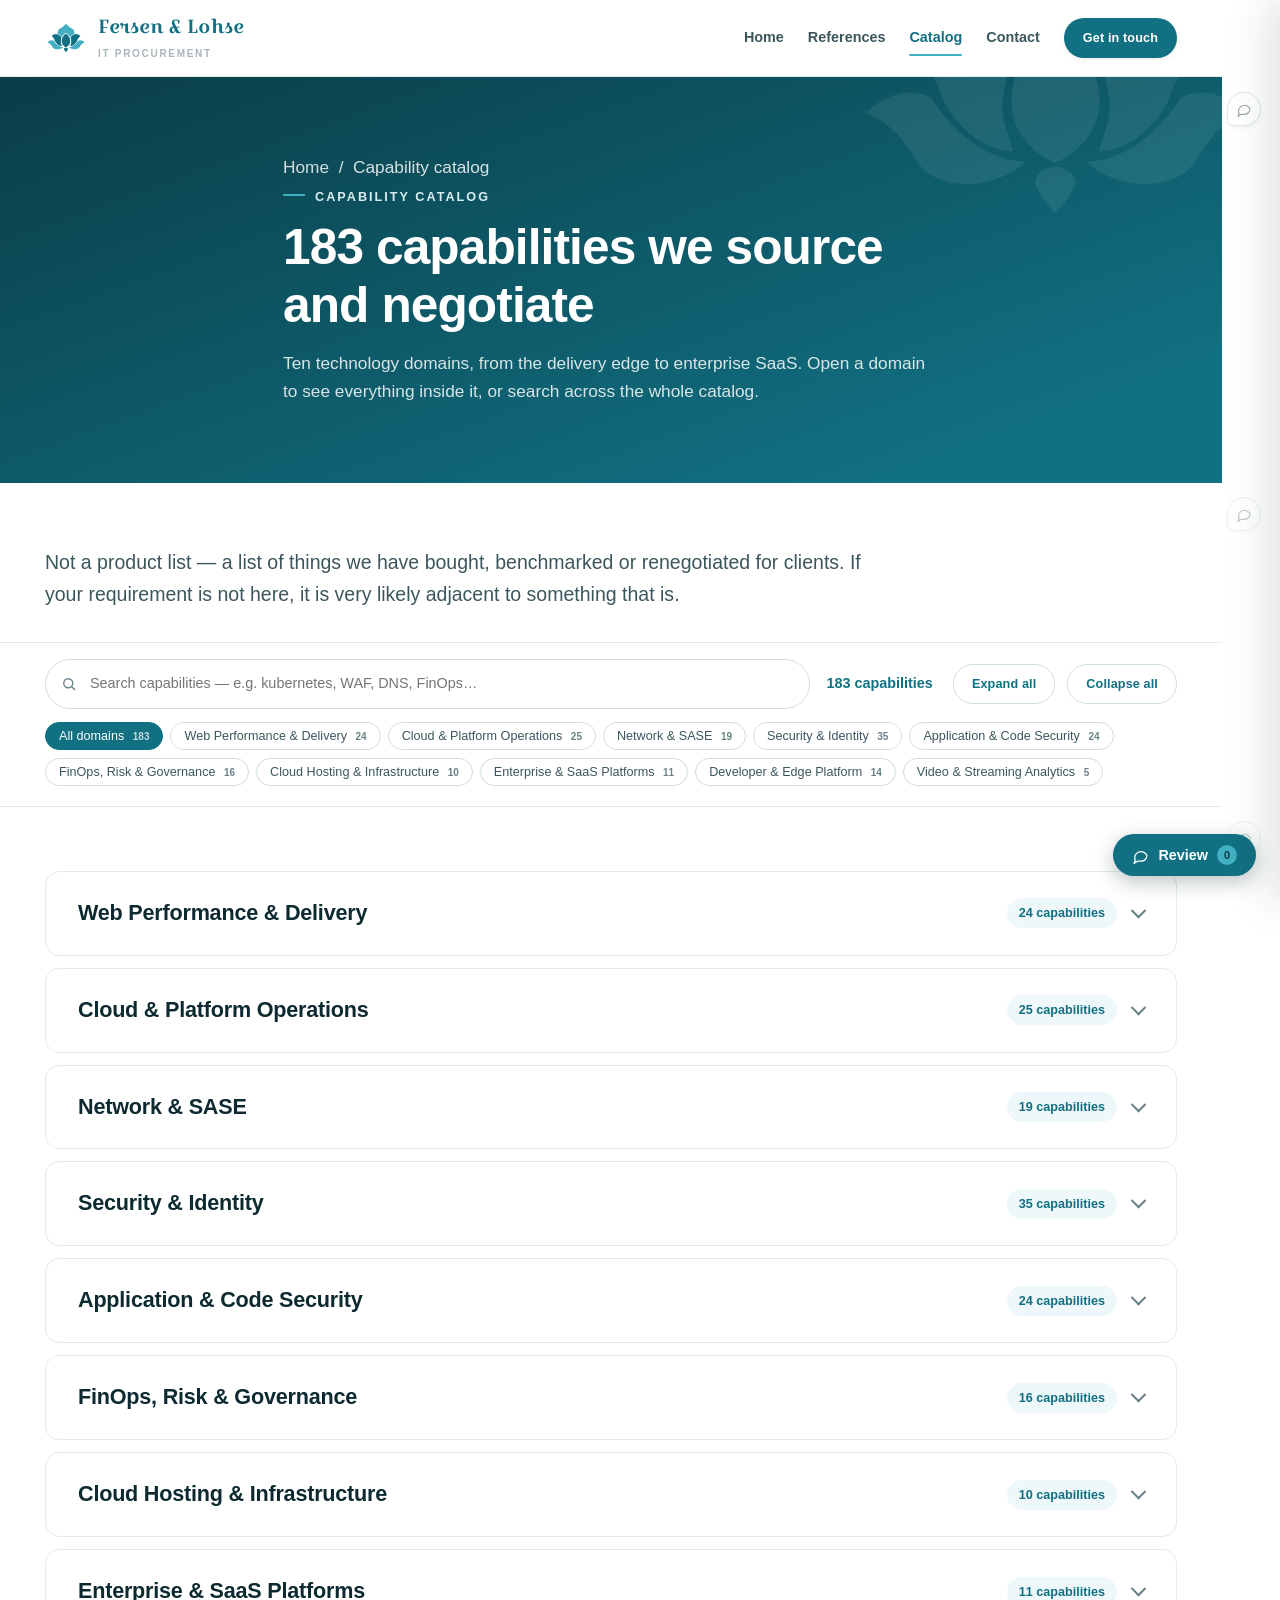
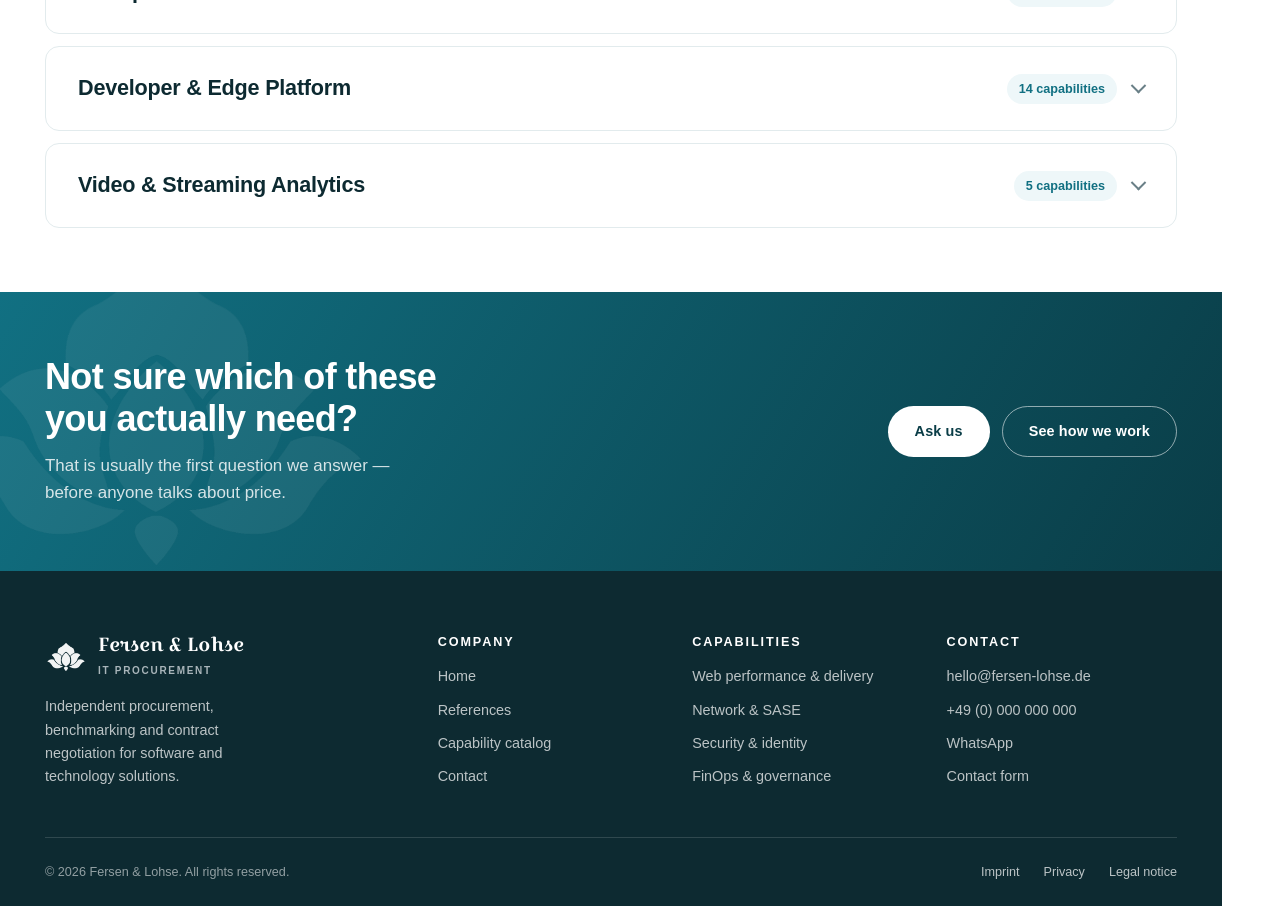
==== catalog.html @ 1a4bd4fd "Website draft v1 for Fersen & Lohse Five static pages built from the brand assets and the concept/ke" ====
<!DOCTYPE html>
<html lang="en">
<head>
<meta charset="utf-8">
<meta name="viewport" content="width=device-width, initial-scale=1">
<title>Capability catalog — Fersen &amp; Lohse</title>
<meta name="description" content="183 technology capabilities across ten domains that we source, benchmark and negotiate — from CDN and SASE to FinOps and enterprise SaaS.">
<meta name="robots" content="noindex, nofollow">
<link rel="icon" href="assets/img/logo-mark.png">
<link rel="stylesheet" href="assets/css/site.css">
<link rel="stylesheet" href="assets/css/catalog.css">
<link rel="stylesheet" href="assets/css/review.css">
</head>
<body data-page="Catalog">

<a class="btn btn--primary skip-link sr-only" href="#main">Skip to content</a>

<!-- ============================================================ HEADER -->
<header class="site-header" data-review-id="global.header" data-review-label="Header &amp; navigation">
  <div class="container site-header__inner">
    <a class="brand" href="index.html">
      <img src="assets/img/logo-mark.png" alt="">
      <span>
        <span class="brand__name">Fersen &amp; Lohse</span>
        <span class="brand__tag">IT Procurement</span>
      </span>
    </a>
    <button class="nav-toggle" type="button" aria-expanded="false" aria-controls="primary-nav">
      <span></span><span class="sr-only">Menu</span>
    </button>
    <nav class="nav" id="primary-nav" aria-label="Primary">
      <a href="index.html">Home</a>
      <a href="references.html">References</a>
      <a href="catalog.html" aria-current="page">Catalog</a>
      <a href="contact.html">Contact</a>
      <a class="btn btn--primary btn--sm" href="contact.html">Get in touch</a>
    </nav>
  </div>
</header>

<main id="main">

  <section class="pagehead" data-review-id="catalog.head" data-review-label="Catalog — Page header">
    <div class="container pagehead__inner">
      <p class="breadcrumb"><a href="index.html">Home</a> &nbsp;/&nbsp; Capability catalog</p>
      <span class="eyebrow">Capability catalog</span>
      <h1>183 capabilities we source and negotiate</h1>
      <p>
        Ten technology domains, from the delivery edge to enterprise SaaS. Open a domain to
        see everything inside it, or search across the whole catalog.
      </p>
    </div>
  </section>

  <!-- ========================================================= TOOLBAR -->
  <div class="catalog-intro" data-review-id="catalog.intro" data-review-label="Catalog — Intro &amp; search toolbar">
    <div class="container">
      <p class="lead" style="max-width:52rem;margin-bottom:var(--s6)">
        Not a product list — a list of things we have bought, benchmarked or renegotiated for
        clients. If your requirement is not here, it is very likely adjacent to something that is.
      </p>
    </div>

    <div class="toolbar" id="catalog-toolbar">
      <div class="container toolbar__inner">
        <div class="toolbar__search">
          <svg class="toolbar__search-icon" viewBox="0 0 24 24" aria-hidden="true"><circle cx="11" cy="11" r="6"/><path d="m20 20-4.3-4.3"/></svg>
          <label class="sr-only" for="catalog-search">Search capabilities</label>
          <input type="text" id="catalog-search" placeholder="Search capabilities — e.g. kubernetes, WAF, DNS, FinOps…" autocomplete="off" spellcheck="false">
          <button type="button" class="toolbar__clear" id="catalog-clear" hidden aria-label="Clear search">×</button>
        </div>
        <div class="toolbar__actions">
          <output class="toolbar__count" id="catalog-count" for="catalog-search">183 capabilities</output>
          <button type="button" class="btn btn--ghost btn--sm" data-expand="all">Expand all</button>
          <button type="button" class="btn btn--ghost btn--sm" data-expand="none">Collapse all</button>
        </div>
      </div>
      <div class="container">
        <ul class="chips toolbar__chips" id="catalog-chips">
          <li><button type="button" class="chip chip--active" data-filter="all">All domains <span class="chip__n">183</span></button></li>
          <li><button type="button" class="chip" data-filter="web-performance-delivery">Web Performance &amp; Delivery <span class="chip__n">24</span></button></li>
          <li><button type="button" class="chip" data-filter="cloud-platform-operations">Cloud &amp; Platform Operations <span class="chip__n">25</span></button></li>
          <li><button type="button" class="chip" data-filter="network-sase">Network &amp; SASE <span class="chip__n">19</span></button></li>
          <li><button type="button" class="chip" data-filter="security-identity">Security &amp; Identity <span class="chip__n">35</span></button></li>
          <li><button type="button" class="chip" data-filter="application-code-security">Application &amp; Code Security <span class="chip__n">24</span></button></li>
          <li><button type="button" class="chip" data-filter="finops-risk-governance">FinOps, Risk &amp; Governance <span class="chip__n">16</span></button></li>
          <li><button type="button" class="chip" data-filter="cloud-hosting-infrastructure">Cloud Hosting &amp; Infrastructure <span class="chip__n">10</span></button></li>
          <li><button type="button" class="chip" data-filter="enterprise-saas-platforms">Enterprise &amp; SaaS Platforms <span class="chip__n">11</span></button></li>
          <li><button type="button" class="chip" data-filter="developer-edge-platform">Developer &amp; Edge Platform <span class="chip__n">14</span></button></li>
          <li><button type="button" class="chip" data-filter="video-streaming-analytics">Video &amp; Streaming Analytics <span class="chip__n">5</span></button></li>
        </ul>
      </div>
    </div>
  </div>

  <!-- ======================================================== CATALOG -->
  <section class="section section--tight" data-review-id="catalog.list" data-review-label="Catalog — Domain accordions (183 capabilities)">
    <div class="container">
      <div class="catalog" id="catalog">
        <details class="cat" id="web-performance-delivery" data-category="Web Performance &amp; Delivery">
          <summary class="cat__summary">
            <span class="cat__title">Web Performance &amp; Delivery</span>
            <span class="cat__count"><span data-count-visible>24</span> capabilities</span>
            <span class="cat__chevron" aria-hidden="true"></span>
          </summary>
          <div class="cat__body">
            <p class="cat__blurb">CDN, DNS, edge delivery and media streaming — the layer your customers feel first.</p>
            <ul class="cat__list">
            <li class="cat__item">
              <span class="cat__item-name">Content Delivery Network (CDN) for static content</span>
              <a class="cat__item-cta" href="contact.html?topic=Content%20Delivery%20Network%20(CDN)%20for%20static%20content">Enquire<span class="sr-only"> about Content Delivery Network (CDN) for static content</span></a>
            </li>
            <li class="cat__item">
              <span class="cat__item-name">Content Delivery Network (CDN) for dynamic and API traffic</span>
              <a class="cat__item-cta" href="contact.html?topic=Content%20Delivery%20Network%20(CDN)%20for%20dynamic%20and%20API%20traffic">Enquire<span class="sr-only"> about Content Delivery Network (CDN) for dynamic and API traffic</span></a>
            </li>
            <li class="cat__item">
              <span class="cat__item-name">Multi-CDN orchestration and routing</span>
              <a class="cat__item-cta" href="contact.html?topic=Multi-CDN%20orchestration%20and%20routing">Enquire<span class="sr-only"> about Multi-CDN orchestration and routing</span></a>
            </li>
            <li class="cat__item">
              <span class="cat__item-name">Backup CDN and failover delivery</span>
              <a class="cat__item-cta" href="contact.html?topic=Backup%20CDN%20and%20failover%20delivery">Enquire<span class="sr-only"> about Backup CDN and failover delivery</span></a>
            </li>
            <li class="cat__item">
              <span class="cat__item-name">Edge compute services for web workloads</span>
              <a class="cat__item-cta" href="contact.html?topic=Edge%20compute%20services%20for%20web%20workloads">Enquire<span class="sr-only"> about Edge compute services for web workloads</span></a>
            </li>
            <li class="cat__item">
              <span class="cat__item-name">Global traffic acceleration and routing optimization</span>
              <a class="cat__item-cta" href="contact.html?topic=Global%20traffic%20acceleration%20and%20routing%20optimization">Enquire<span class="sr-only"> about Global traffic acceleration and routing optimization</span></a>
            </li>
            <li class="cat__item">
              <span class="cat__item-name">Image optimization and AI-driven compression</span>
              <a class="cat__item-cta" href="contact.html?topic=Image%20optimization%20and%20AI-driven%20compression">Enquire<span class="sr-only"> about Image optimization and AI-driven compression</span></a>
            </li>
            <li class="cat__item">
              <span class="cat__item-name">Image resizing, transformation and format conversion</span>
              <a class="cat__item-cta" href="contact.html?topic=Image%20resizing,%20transformation%20and%20format%20conversion">Enquire<span class="sr-only"> about Image resizing, transformation and format conversion</span></a>
            </li>
            <li class="cat__item">
              <span class="cat__item-name">Video streaming and adaptive bitrate delivery</span>
              <a class="cat__item-cta" href="contact.html?topic=Video%20streaming%20and%20adaptive%20bitrate%20delivery">Enquire<span class="sr-only"> about Video streaming and adaptive bitrate delivery</span></a>
            </li>
            <li class="cat__item">
              <span class="cat__item-name">Live streaming and video-on-demand delivery</span>
              <a class="cat__item-cta" href="contact.html?topic=Live%20streaming%20and%20video-on-demand%20delivery">Enquire<span class="sr-only"> about Live streaming and video-on-demand delivery</span></a>
            </li>
            <li class="cat__item">
              <span class="cat__item-name">Download optimization for large files and binaries</span>
              <a class="cat__item-cta" href="contact.html?topic=Download%20optimization%20for%20large%20files%20and%20binaries">Enquire<span class="sr-only"> about Download optimization for large files and binaries</span></a>
            </li>
            <li class="cat__item">
              <span class="cat__item-name">Global DNS services and authoritative DNS hosting</span>
              <a class="cat__item-cta" href="contact.html?topic=Global%20DNS%20services%20and%20authoritative%20DNS%20hosting">Enquire<span class="sr-only"> about Global DNS services and authoritative DNS hosting</span></a>
            </li>
            <li class="cat__item">
              <span class="cat__item-name">DNS performance optimization and latency reduction</span>
              <a class="cat__item-cta" href="contact.html?topic=DNS%20performance%20optimization%20and%20latency%20reduction">Enquire<span class="sr-only"> about DNS performance optimization and latency reduction</span></a>
            </li>
            <li class="cat__item">
              <span class="cat__item-name">DNS security, DNSSEC and anti-spoofing protection</span>
              <a class="cat__item-cta" href="contact.html?topic=DNS%20security,%20DNSSEC%20and%20anti-spoofing%20protection">Enquire<span class="sr-only"> about DNS security, DNSSEC and anti-spoofing protection</span></a>
            </li>
            <li class="cat__item">
              <span class="cat__item-name">China content delivery and acceleration services</span>
              <a class="cat__item-cta" href="contact.html?topic=China%20content%20delivery%20and%20acceleration%20services">Enquire<span class="sr-only"> about China content delivery and acceleration services</span></a>
            </li>
            <li class="cat__item">
              <span class="cat__item-name">Web page performance optimization and site acceleration</span>
              <a class="cat__item-cta" href="contact.html?topic=Web%20page%20performance%20optimization%20and%20site%20acceleration">Enquire<span class="sr-only"> about Web page performance optimization and site acceleration</span></a>
            </li>
            <li class="cat__item">
              <span class="cat__item-name">Media delivery optimization and caching</span>
              <a class="cat__item-cta" href="contact.html?topic=Media%20delivery%20optimization%20and%20caching">Enquire<span class="sr-only"> about Media delivery optimization and caching</span></a>
            </li>
            <li class="cat__item">
              <span class="cat__item-name">Application-aware routing and origin shield</span>
              <a class="cat__item-cta" href="contact.html?topic=Application-aware%20routing%20and%20origin%20shield">Enquire<span class="sr-only"> about Application-aware routing and origin shield</span></a>
            </li>
            <li class="cat__item">
              <span class="cat__item-name">Edge caching and rules-based content control</span>
              <a class="cat__item-cta" href="contact.html?topic=Edge%20caching%20and%20rules-based%20content%20control">Enquire<span class="sr-only"> about Edge caching and rules-based content control</span></a>
            </li>
            <li class="cat__item">
              <span class="cat__item-name">Web traffic offload and site protection at the edge</span>
              <a class="cat__item-cta" href="contact.html?topic=Web%20traffic%20offload%20and%20site%20protection%20at%20the%20edge">Enquire<span class="sr-only"> about Web traffic offload and site protection at the edge</span></a>
            </li>
            <li class="cat__item">
              <span class="cat__item-name">Real-time streaming analytics for video performance</span>
              <a class="cat__item-cta" href="contact.html?topic=Real-time%20streaming%20analytics%20for%20video%20performance">Enquire<span class="sr-only"> about Real-time streaming analytics for video performance</span></a>
            </li>
            <li class="cat__item">
              <span class="cat__item-name">Quality of experience monitoring for OTT video</span>
              <a class="cat__item-cta" href="contact.html?topic=Quality%20of%20experience%20monitoring%20for%20OTT%20video">Enquire<span class="sr-only"> about Quality of experience monitoring for OTT video</span></a>
            </li>
            <li class="cat__item">
              <span class="cat__item-name">Video audience measurement and engagement analytics</span>
              <a class="cat__item-cta" href="contact.html?topic=Video%20audience%20measurement%20and%20engagement%20analytics">Enquire<span class="sr-only"> about Video audience measurement and engagement analytics</span></a>
            </li>
            <li class="cat__item">
              <span class="cat__item-name">Edge observability for CDN and HTTP traffic</span>
              <a class="cat__item-cta" href="contact.html?topic=Edge%20observability%20for%20CDN%20and%20HTTP%20traffic">Enquire<span class="sr-only"> about Edge observability for CDN and HTTP traffic</span></a>
            </li>
            </ul>
            <p class="cat__empty" hidden>No capability in this category matches your search.</p>
          </div>
        </details>
        <details class="cat" id="cloud-platform-operations" data-category="Cloud &amp; Platform Operations">
          <summary class="cat__summary">
            <span class="cat__title">Cloud &amp; Platform Operations</span>
            <span class="cat__count"><span data-count-visible>25</span> capabilities</span>
            <span class="cat__chevron" aria-hidden="true"></span>
          </summary>
          <div class="cat__body">
            <p class="cat__blurb">Migration, hosting, automation, observability and data platforms across the major clouds.</p>
            <ul class="cat__list">
            <li class="cat__item">
              <span class="cat__item-name">Cloud migration for applications and data</span>
              <a class="cat__item-cta" href="contact.html?topic=Cloud%20migration%20for%20applications%20and%20data">Enquire<span class="sr-only"> about Cloud migration for applications and data</span></a>
            </li>
            <li class="cat__item">
              <span class="cat__item-name">Multi-cloud deployment architecture and strategy</span>
              <a class="cat__item-cta" href="contact.html?topic=Multi-cloud%20deployment%20architecture%20and%20strategy">Enquire<span class="sr-only"> about Multi-cloud deployment architecture and strategy</span></a>
            </li>
            <li class="cat__item">
              <span class="cat__item-name">Cloud workload hosting on public and private clouds</span>
              <a class="cat__item-cta" href="contact.html?topic=Cloud%20workload%20hosting%20on%20public%20and%20private%20clouds">Enquire<span class="sr-only"> about Cloud workload hosting on public and private clouds</span></a>
            </li>
            <li class="cat__item">
              <span class="cat__item-name">Backup and disaster recovery for cloud workloads</span>
              <a class="cat__item-cta" href="contact.html?topic=Backup%20and%20disaster%20recovery%20for%20cloud%20workloads">Enquire<span class="sr-only"> about Backup and disaster recovery for cloud workloads</span></a>
            </li>
            <li class="cat__item">
              <span class="cat__item-name">Cloud-native storage as a service</span>
              <a class="cat__item-cta" href="contact.html?topic=Cloud-native%20storage%20as%20a%20service">Enquire<span class="sr-only"> about Cloud-native storage as a service</span></a>
            </li>
            <li class="cat__item">
              <span class="cat__item-name">Object storage and archival solutions</span>
              <a class="cat__item-cta" href="contact.html?topic=Object%20storage%20and%20archival%20solutions">Enquire<span class="sr-only"> about Object storage and archival solutions</span></a>
            </li>
            <li class="cat__item">
              <span class="cat__item-name">Infrastructure as code governance and Terraform best practices</span>
              <a class="cat__item-cta" href="contact.html?topic=Infrastructure%20as%20code%20governance%20and%20Terraform%20best%20practices">Enquire<span class="sr-only"> about Infrastructure as code governance and Terraform best practices</span></a>
            </li>
            <li class="cat__item">
              <span class="cat__item-name">Cloud automation and orchestration services</span>
              <a class="cat__item-cta" href="contact.html?topic=Cloud%20automation%20and%20orchestration%20services">Enquire<span class="sr-only"> about Cloud automation and orchestration services</span></a>
            </li>
            <li class="cat__item">
              <span class="cat__item-name">DevOps as a Service and CI/CD pipelines</span>
              <a class="cat__item-cta" href="contact.html?topic=DevOps%20as%20a%20Service%20and%20CI/CD%20pipelines">Enquire<span class="sr-only"> about DevOps as a Service and CI/CD pipelines</span></a>
            </li>
            <li class="cat__item">
              <span class="cat__item-name">Application performance monitoring (APM)</span>
              <a class="cat__item-cta" href="contact.html?topic=Application%20performance%20monitoring%20(APM)">Enquire<span class="sr-only"> about Application performance monitoring (APM)</span></a>
            </li>
            <li class="cat__item">
              <span class="cat__item-name">Distributed tracing and OpenTelemetry observability</span>
              <a class="cat__item-cta" href="contact.html?topic=Distributed%20tracing%20and%20OpenTelemetry%20observability">Enquire<span class="sr-only"> about Distributed tracing and OpenTelemetry observability</span></a>
            </li>
            <li class="cat__item">
              <span class="cat__item-name">Centralized logging platforms</span>
              <a class="cat__item-cta" href="contact.html?topic=Centralized%20logging%20platforms">Enquire<span class="sr-only"> about Centralized logging platforms</span></a>
            </li>
            <li class="cat__item">
              <span class="cat__item-name">Security information and event management (SIEM)</span>
              <a class="cat__item-cta" href="contact.html?topic=Security%20information%20and%20event%20management%20(SIEM)">Enquire<span class="sr-only"> about Security information and event management (SIEM)</span></a>
            </li>
            <li class="cat__item">
              <span class="cat__item-name">Gen AI as a Service for cloud workloads</span>
              <a class="cat__item-cta" href="contact.html?topic=Gen%20AI%20as%20a%20Service%20for%20cloud%20workloads">Enquire<span class="sr-only"> about Gen AI as a Service for cloud workloads</span></a>
            </li>
            <li class="cat__item">
              <span class="cat__item-name">AI model deployment and MLOps on cloud platforms</span>
              <a class="cat__item-cta" href="contact.html?topic=AI%20model%20deployment%20and%20MLOps%20on%20cloud%20platforms">Enquire<span class="sr-only"> about AI model deployment and MLOps on cloud platforms</span></a>
            </li>
            <li class="cat__item">
              <span class="cat__item-name">Big Data infrastructure and analytics platforms</span>
              <a class="cat__item-cta" href="contact.html?topic=Big%20Data%20infrastructure%20and%20analytics%20platforms">Enquire<span class="sr-only"> about Big Data infrastructure and analytics platforms</span></a>
            </li>
            <li class="cat__item">
              <span class="cat__item-name">Databricks optimization and cost control</span>
              <a class="cat__item-cta" href="contact.html?topic=Databricks%20optimization%20and%20cost%20control">Enquire<span class="sr-only"> about Databricks optimization and cost control</span></a>
            </li>
            <li class="cat__item">
              <span class="cat__item-name">Kafka optimization and streaming performance tuning</span>
              <a class="cat__item-cta" href="contact.html?topic=Kafka%20optimization%20and%20streaming%20performance%20tuning">Enquire<span class="sr-only"> about Kafka optimization and streaming performance tuning</span></a>
            </li>
            <li class="cat__item">
              <span class="cat__item-name">Kubernetes optimization and cluster right-sizing</span>
              <a class="cat__item-cta" href="contact.html?topic=Kubernetes%20optimization%20and%20cluster%20right-sizing">Enquire<span class="sr-only"> about Kubernetes optimization and cluster right-sizing</span></a>
            </li>
            <li class="cat__item">
              <span class="cat__item-name">Managed Kubernetes services</span>
              <a class="cat__item-cta" href="contact.html?topic=Managed%20Kubernetes%20services">Enquire<span class="sr-only"> about Managed Kubernetes services</span></a>
            </li>
            <li class="cat__item">
              <span class="cat__item-name">Managed databases and data services</span>
              <a class="cat__item-cta" href="contact.html?topic=Managed%20databases%20and%20data%20services">Enquire<span class="sr-only"> about Managed databases and data services</span></a>
            </li>
            <li class="cat__item">
              <span class="cat__item-name">Serverless compute functions</span>
              <a class="cat__item-cta" href="contact.html?topic=Serverless%20compute%20functions">Enquire<span class="sr-only"> about Serverless compute functions</span></a>
            </li>
            <li class="cat__item">
              <span class="cat__item-name">API gateway and managed API layer</span>
              <a class="cat__item-cta" href="contact.html?topic=API%20gateway%20and%20managed%20API%20layer">Enquire<span class="sr-only"> about API gateway and managed API layer</span></a>
            </li>
            <li class="cat__item">
              <span class="cat__item-name">Virtual desktop infrastructure and app delivery</span>
              <a class="cat__item-cta" href="contact.html?topic=Virtual%20desktop%20infrastructure%20and%20app%20delivery">Enquire<span class="sr-only"> about Virtual desktop infrastructure and app delivery</span></a>
            </li>
            <li class="cat__item">
              <span class="cat__item-name">Secure remote workspace and application virtualization</span>
              <a class="cat__item-cta" href="contact.html?topic=Secure%20remote%20workspace%20and%20application%20virtualization">Enquire<span class="sr-only"> about Secure remote workspace and application virtualization</span></a>
            </li>
            </ul>
            <p class="cat__empty" hidden>No capability in this category matches your search.</p>
          </div>
        </details>
        <details class="cat" id="network-sase" data-category="Network &amp; SASE">
          <summary class="cat__summary">
            <span class="cat__title">Network &amp; SASE</span>
            <span class="cat__count"><span data-count-visible>19</span> capabilities</span>
            <span class="cat__chevron" aria-hidden="true"></span>
          </summary>
          <div class="cat__body">
            <p class="cat__blurb">Converged network and security edge: SD-WAN, SASE, SSE and Zero Trust connectivity.</p>
            <ul class="cat__list">
            <li class="cat__item">
              <span class="cat__item-name">Software-defined WAN (SD-WAN) solutions</span>
              <a class="cat__item-cta" href="contact.html?topic=Software-defined%20WAN%20(SD-WAN)%20solutions">Enquire<span class="sr-only"> about Software-defined WAN (SD-WAN) solutions</span></a>
            </li>
            <li class="cat__item">
              <span class="cat__item-name">Secure Access Service Edge (SASE) platforms</span>
              <a class="cat__item-cta" href="contact.html?topic=Secure%20Access%20Service%20Edge%20(SASE)%20platforms">Enquire<span class="sr-only"> about Secure Access Service Edge (SASE) platforms</span></a>
            </li>
            <li class="cat__item">
              <span class="cat__item-name">Security Service Edge (SSE) solutions</span>
              <a class="cat__item-cta" href="contact.html?topic=Security%20Service%20Edge%20(SSE)%20solutions">Enquire<span class="sr-only"> about Security Service Edge (SSE) solutions</span></a>
            </li>
            <li class="cat__item">
              <span class="cat__item-name">Zero Trust Network Access (ZTNA) for users and devices</span>
              <a class="cat__item-cta" href="contact.html?topic=Zero%20Trust%20Network%20Access%20(ZTNA)%20for%20users%20and%20devices">Enquire<span class="sr-only"> about Zero Trust Network Access (ZTNA) for users and devices</span></a>
            </li>
            <li class="cat__item">
              <span class="cat__item-name">Secure remote access for branches and remote workers</span>
              <a class="cat__item-cta" href="contact.html?topic=Secure%20remote%20access%20for%20branches%20and%20remote%20workers">Enquire<span class="sr-only"> about Secure remote access for branches and remote workers</span></a>
            </li>
            <li class="cat__item">
              <span class="cat__item-name">Cloud-based firewall and Firewall as a Service (FWaaS)</span>
              <a class="cat__item-cta" href="contact.html?topic=Cloud-based%20firewall%20and%20Firewall%20as%20a%20Service%20(FWaaS)">Enquire<span class="sr-only"> about Cloud-based firewall and Firewall as a Service (FWaaS)</span></a>
            </li>
            <li class="cat__item">
              <span class="cat__item-name">Secure Web Gateway (SWG) for web traffic</span>
              <a class="cat__item-cta" href="contact.html?topic=Secure%20Web%20Gateway%20(SWG)%20for%20web%20traffic">Enquire<span class="sr-only"> about Secure Web Gateway (SWG) for web traffic</span></a>
            </li>
            <li class="cat__item">
              <span class="cat__item-name">Cloud Access Security Broker (CASB) services</span>
              <a class="cat__item-cta" href="contact.html?topic=Cloud%20Access%20Security%20Broker%20(CASB)%20services">Enquire<span class="sr-only"> about Cloud Access Security Broker (CASB) services</span></a>
            </li>
            <li class="cat__item">
              <span class="cat__item-name">Data Loss Prevention (DLP) for network and SaaS traffic</span>
              <a class="cat__item-cta" href="contact.html?topic=Data%20Loss%20Prevention%20(DLP)%20for%20network%20and%20SaaS%20traffic">Enquire<span class="sr-only"> about Data Loss Prevention (DLP) for network and SaaS traffic</span></a>
            </li>
            <li class="cat__item">
              <span class="cat__item-name">Remote browser isolation for risky web destinations</span>
              <a class="cat__item-cta" href="contact.html?topic=Remote%20browser%20isolation%20for%20risky%20web%20destinations">Enquire<span class="sr-only"> about Remote browser isolation for risky web destinations</span></a>
            </li>
            <li class="cat__item">
              <span class="cat__item-name">Global private backbone and network acceleration</span>
              <a class="cat__item-cta" href="contact.html?topic=Global%20private%20backbone%20and%20network%20acceleration">Enquire<span class="sr-only"> about Global private backbone and network acceleration</span></a>
            </li>
            <li class="cat__item">
              <span class="cat__item-name">Site-to-site VPN and cloud tunnel connectivity</span>
              <a class="cat__item-cta" href="contact.html?topic=Site-to-site%20VPN%20and%20cloud%20tunnel%20connectivity">Enquire<span class="sr-only"> about Site-to-site VPN and cloud tunnel connectivity</span></a>
            </li>
            <li class="cat__item">
              <span class="cat__item-name">Branch connectivity and edge network integration</span>
              <a class="cat__item-cta" href="contact.html?topic=Branch%20connectivity%20and%20edge%20network%20integration">Enquire<span class="sr-only"> about Branch connectivity and edge network integration</span></a>
            </li>
            <li class="cat__item">
              <span class="cat__item-name">WAN-as-a-Service and cloud-based WAN connectivity</span>
              <a class="cat__item-cta" href="contact.html?topic=WAN-as-a-Service%20and%20cloud-based%20WAN%20connectivity">Enquire<span class="sr-only"> about WAN-as-a-Service and cloud-based WAN connectivity</span></a>
            </li>
            <li class="cat__item">
              <span class="cat__item-name">Network firewall and traffic filtering</span>
              <a class="cat__item-cta" href="contact.html?topic=Network%20firewall%20and%20traffic%20filtering">Enquire<span class="sr-only"> about Network firewall and traffic filtering</span></a>
            </li>
            <li class="cat__item">
              <span class="cat__item-name">Network interconnect and private connectivity to clouds</span>
              <a class="cat__item-cta" href="contact.html?topic=Network%20interconnect%20and%20private%20connectivity%20to%20clouds">Enquire<span class="sr-only"> about Network interconnect and private connectivity to clouds</span></a>
            </li>
            <li class="cat__item">
              <span class="cat__item-name">Zero Trust secure web and SaaS access</span>
              <a class="cat__item-cta" href="contact.html?topic=Zero%20Trust%20secure%20web%20and%20SaaS%20access">Enquire<span class="sr-only"> about Zero Trust secure web and SaaS access</span></a>
            </li>
            <li class="cat__item">
              <span class="cat__item-name">Inline CASB and SaaS application control</span>
              <a class="cat__item-cta" href="contact.html?topic=Inline%20CASB%20and%20SaaS%20application%20control">Enquire<span class="sr-only"> about Inline CASB and SaaS application control</span></a>
            </li>
            <li class="cat__item">
              <span class="cat__item-name">Cloud-based secure remote workspace access</span>
              <a class="cat__item-cta" href="contact.html?topic=Cloud-based%20secure%20remote%20workspace%20access">Enquire<span class="sr-only"> about Cloud-based secure remote workspace access</span></a>
            </li>
            </ul>
            <p class="cat__empty" hidden>No capability in this category matches your search.</p>
          </div>
        </details>
        <details class="cat" id="security-identity" data-category="Security &amp; Identity">
          <summary class="cat__summary">
            <span class="cat__title">Security &amp; Identity</span>
            <span class="cat__count"><span data-count-visible>35</span> capabilities</span>
            <span class="cat__chevron" aria-hidden="true"></span>
          </summary>
          <div class="cat__body">
            <p class="cat__blurb">Perimeter, application and identity defence, plus managed detection and response.</p>
            <ul class="cat__list">
            <li class="cat__item">
              <span class="cat__item-name">DDoS mitigation for network and application layers</span>
              <a class="cat__item-cta" href="contact.html?topic=DDoS%20mitigation%20for%20network%20and%20application%20layers">Enquire<span class="sr-only"> about DDoS mitigation for network and application layers</span></a>
            </li>
            <li class="cat__item">
              <span class="cat__item-name">Web Application Firewall (WAF)</span>
              <a class="cat__item-cta" href="contact.html?topic=Web%20Application%20Firewall%20(WAF)">Enquire<span class="sr-only"> about Web Application Firewall (WAF)</span></a>
            </li>
            <li class="cat__item">
              <span class="cat__item-name">API security and API gateway protection</span>
              <a class="cat__item-cta" href="contact.html?topic=API%20security%20and%20API%20gateway%20protection">Enquire<span class="sr-only"> about API security and API gateway protection</span></a>
            </li>
            <li class="cat__item">
              <span class="cat__item-name">API discovery and shadow API detection</span>
              <a class="cat__item-cta" href="contact.html?topic=API%20discovery%20and%20shadow%20API%20detection">Enquire<span class="sr-only"> about API discovery and shadow API detection</span></a>
            </li>
            <li class="cat__item">
              <span class="cat__item-name">Zero-day API threat protection</span>
              <a class="cat__item-cta" href="contact.html?topic=Zero-day%20API%20threat%20protection">Enquire<span class="sr-only"> about Zero-day API threat protection</span></a>
            </li>
            <li class="cat__item">
              <span class="cat__item-name">Bot management and bad bot mitigation</span>
              <a class="cat__item-cta" href="contact.html?topic=Bot%20management%20and%20bad%20bot%20mitigation">Enquire<span class="sr-only"> about Bot management and bad bot mitigation</span></a>
            </li>
            <li class="cat__item">
              <span class="cat__item-name">Fraud protection and abuse prevention</span>
              <a class="cat__item-cta" href="contact.html?topic=Fraud%20protection%20and%20abuse%20prevention">Enquire<span class="sr-only"> about Fraud protection and abuse prevention</span></a>
            </li>
            <li class="cat__item">
              <span class="cat__item-name">Account takeover protection for user accounts</span>
              <a class="cat__item-cta" href="contact.html?topic=Account%20takeover%20protection%20for%20user%20accounts">Enquire<span class="sr-only"> about Account takeover protection for user accounts</span></a>
            </li>
            <li class="cat__item">
              <span class="cat__item-name">Zero Trust networking and access control</span>
              <a class="cat__item-cta" href="contact.html?topic=Zero%20Trust%20networking%20and%20access%20control">Enquire<span class="sr-only"> about Zero Trust networking and access control</span></a>
            </li>
            <li class="cat__item">
              <span class="cat__item-name">Identity and access management (IAM)</span>
              <a class="cat__item-cta" href="contact.html?topic=Identity%20and%20access%20management%20(IAM)">Enquire<span class="sr-only"> about Identity and access management (IAM)</span></a>
            </li>
            <li class="cat__item">
              <span class="cat__item-name">Passwordless authentication and strong identity verification</span>
              <a class="cat__item-cta" href="contact.html?topic=Passwordless%20authentication%20and%20strong%20identity%20verification">Enquire<span class="sr-only"> about Passwordless authentication and strong identity verification</span></a>
            </li>
            <li class="cat__item">
              <span class="cat__item-name">Multi-factor authentication (MFA) integration</span>
              <a class="cat__item-cta" href="contact.html?topic=Multi-factor%20authentication%20(MFA)%20integration">Enquire<span class="sr-only"> about Multi-factor authentication (MFA) integration</span></a>
            </li>
            <li class="cat__item">
              <span class="cat__item-name">Single sign-on (SSO) for SaaS and internal apps</span>
              <a class="cat__item-cta" href="contact.html?topic=Single%20sign-on%20(SSO)%20for%20SaaS%20and%20internal%20apps">Enquire<span class="sr-only"> about Single sign-on (SSO) for SaaS and internal apps</span></a>
            </li>
            <li class="cat__item">
              <span class="cat__item-name">Lifecycle management for user identities</span>
              <a class="cat__item-cta" href="contact.html?topic=Lifecycle%20management%20for%20user%20identities">Enquire<span class="sr-only"> about Lifecycle management for user identities</span></a>
            </li>
            <li class="cat__item">
              <span class="cat__item-name">Directory-as-a-Service for cross-platform identity</span>
              <a class="cat__item-cta" href="contact.html?topic=Directory-as-a-Service%20for%20cross-platform%20identity">Enquire<span class="sr-only"> about Directory-as-a-Service for cross-platform identity</span></a>
            </li>
            <li class="cat__item">
              <span class="cat__item-name">Role-based access control and policy management</span>
              <a class="cat__item-cta" href="contact.html?topic=Role-based%20access%20control%20and%20policy%20management">Enquire<span class="sr-only"> about Role-based access control and policy management</span></a>
            </li>
            <li class="cat__item">
              <span class="cat__item-name">GenAI security for AI-powered apps and workflows</span>
              <a class="cat__item-cta" href="contact.html?topic=GenAI%20security%20for%20AI-powered%20apps%20and%20workflows">Enquire<span class="sr-only"> about GenAI security for AI-powered apps and workflows</span></a>
            </li>
            <li class="cat__item">
              <span class="cat__item-name">Security compliance automation and policy enforcement</span>
              <a class="cat__item-cta" href="contact.html?topic=Security%20compliance%20automation%20and%20policy%20enforcement">Enquire<span class="sr-only"> about Security compliance automation and policy enforcement</span></a>
            </li>
            <li class="cat__item">
              <span class="cat__item-name">Security posture management for cloud and SaaS</span>
              <a class="cat__item-cta" href="contact.html?topic=Security%20posture%20management%20for%20cloud%20and%20SaaS">Enquire<span class="sr-only"> about Security posture management for cloud and SaaS</span></a>
            </li>
            <li class="cat__item">
              <span class="cat__item-name">Attack surface management for external assets</span>
              <a class="cat__item-cta" href="contact.html?topic=Attack%20surface%20management%20for%20external%20assets">Enquire<span class="sr-only"> about Attack surface management for external assets</span></a>
            </li>
            <li class="cat__item">
              <span class="cat__item-name">Threat intelligence and security analytics</span>
              <a class="cat__item-cta" href="contact.html?topic=Threat%20intelligence%20and%20security%20analytics">Enquire<span class="sr-only"> about Threat intelligence and security analytics</span></a>
            </li>
            <li class="cat__item">
              <span class="cat__item-name">Penetration testing services</span>
              <a class="cat__item-cta" href="contact.html?topic=Penetration%20testing%20services">Enquire<span class="sr-only"> about Penetration testing services</span></a>
            </li>
            <li class="cat__item">
              <span class="cat__item-name">Bug bounty program management and coordination</span>
              <a class="cat__item-cta" href="contact.html?topic=Bug%20bounty%20program%20management%20and%20coordination">Enquire<span class="sr-only"> about Bug bounty program management and coordination</span></a>
            </li>
            <li class="cat__item">
              <span class="cat__item-name">Security operations center (SOC) as a Service</span>
              <a class="cat__item-cta" href="contact.html?topic=Security%20operations%20center%20(SOC)%20as%20a%20Service">Enquire<span class="sr-only"> about Security operations center (SOC) as a Service</span></a>
            </li>
            <li class="cat__item">
              <span class="cat__item-name">Network operations center (NOC) as a Service</span>
              <a class="cat__item-cta" href="contact.html?topic=Network%20operations%20center%20(NOC)%20as%20a%20Service">Enquire<span class="sr-only"> about Network operations center (NOC) as a Service</span></a>
            </li>
            <li class="cat__item">
              <span class="cat__item-name">Managed Detection and Response (MDR) services</span>
              <a class="cat__item-cta" href="contact.html?topic=Managed%20Detection%20and%20Response%20(MDR)%20services">Enquire<span class="sr-only"> about Managed Detection and Response (MDR) services</span></a>
            </li>
            <li class="cat__item">
              <span class="cat__item-name">Email security and phishing protection</span>
              <a class="cat__item-cta" href="contact.html?topic=Email%20security%20and%20phishing%20protection">Enquire<span class="sr-only"> about Email security and phishing protection</span></a>
            </li>
            <li class="cat__item">
              <span class="cat__item-name">Secure access to internal and SaaS applications</span>
              <a class="cat__item-cta" href="contact.html?topic=Secure%20access%20to%20internal%20and%20SaaS%20applications">Enquire<span class="sr-only"> about Secure access to internal and SaaS applications</span></a>
            </li>
            <li class="cat__item">
              <span class="cat__item-name">Risk-based access policies and adaptive authentication</span>
              <a class="cat__item-cta" href="contact.html?topic=Risk-based%20access%20policies%20and%20adaptive%20authentication">Enquire<span class="sr-only"> about Risk-based access policies and adaptive authentication</span></a>
            </li>
            <li class="cat__item">
              <span class="cat__item-name">Endpoint detection and response (EDR)</span>
              <a class="cat__item-cta" href="contact.html?topic=Endpoint%20detection%20and%20response%20(EDR)">Enquire<span class="sr-only"> about Endpoint detection and response (EDR)</span></a>
            </li>
            <li class="cat__item">
              <span class="cat__item-name">Extended detection and response (XDR)</span>
              <a class="cat__item-cta" href="contact.html?topic=Extended%20detection%20and%20response%20(XDR)">Enquire<span class="sr-only"> about Extended detection and response (XDR)</span></a>
            </li>
            <li class="cat__item">
              <span class="cat__item-name">Threat hunting and managed threat response</span>
              <a class="cat__item-cta" href="contact.html?topic=Threat%20hunting%20and%20managed%20threat%20response">Enquire<span class="sr-only"> about Threat hunting and managed threat response</span></a>
            </li>
            <li class="cat__item">
              <span class="cat__item-name">Bug bounty and crowdsourced security testing</span>
              <a class="cat__item-cta" href="contact.html?topic=Bug%20bounty%20and%20crowdsourced%20security%20testing">Enquire<span class="sr-only"> about Bug bounty and crowdsourced security testing</span></a>
            </li>
            <li class="cat__item">
              <span class="cat__item-name">Identity risk analysis and anomaly detection</span>
              <a class="cat__item-cta" href="contact.html?topic=Identity%20risk%20analysis%20and%20anomaly%20detection">Enquire<span class="sr-only"> about Identity risk analysis and anomaly detection</span></a>
            </li>
            <li class="cat__item">
              <span class="cat__item-name">Strong customer authentication for digital channels</span>
              <a class="cat__item-cta" href="contact.html?topic=Strong%20customer%20authentication%20for%20digital%20channels">Enquire<span class="sr-only"> about Strong customer authentication for digital channels</span></a>
            </li>
            </ul>
            <p class="cat__empty" hidden>No capability in this category matches your search.</p>
          </div>
        </details>
        <details class="cat" id="application-code-security" data-category="Application &amp; Code Security">
          <summary class="cat__summary">
            <span class="cat__title">Application &amp; Code Security</span>
            <span class="cat__count"><span data-count-visible>24</span> capabilities</span>
            <span class="cat__chevron" aria-hidden="true"></span>
          </summary>
          <div class="cat__body">
            <p class="cat__blurb">Securing the software supply chain from first commit to production runtime.</p>
            <ul class="cat__list">
            <li class="cat__item">
              <span class="cat__item-name">Application Security (AppSec) for web and mobile applications</span>
              <a class="cat__item-cta" href="contact.html?topic=Application%20Security%20(AppSec)%20for%20web%20and%20mobile%20applications">Enquire<span class="sr-only"> about Application Security (AppSec) for web and mobile applications</span></a>
            </li>
            <li class="cat__item">
              <span class="cat__item-name">Secure coding practices and developer enablement</span>
              <a class="cat__item-cta" href="contact.html?topic=Secure%20coding%20practices%20and%20developer%20enablement">Enquire<span class="sr-only"> about Secure coding practices and developer enablement</span></a>
            </li>
            <li class="cat__item">
              <span class="cat__item-name">Static application security testing (SAST)</span>
              <a class="cat__item-cta" href="contact.html?topic=Static%20application%20security%20testing%20(SAST)">Enquire<span class="sr-only"> about Static application security testing (SAST)</span></a>
            </li>
            <li class="cat__item">
              <span class="cat__item-name">Software composition analysis (SCA) and SBOM generation</span>
              <a class="cat__item-cta" href="contact.html?topic=Software%20composition%20analysis%20(SCA)%20and%20SBOM%20generation">Enquire<span class="sr-only"> about Software composition analysis (SCA) and SBOM generation</span></a>
            </li>
            <li class="cat__item">
              <span class="cat__item-name">Secrets detection in code and pipelines</span>
              <a class="cat__item-cta" href="contact.html?topic=Secrets%20detection%20in%20code%20and%20pipelines">Enquire<span class="sr-only"> about Secrets detection in code and pipelines</span></a>
            </li>
            <li class="cat__item">
              <span class="cat__item-name">CI/CD pipeline security and DevSecOps</span>
              <a class="cat__item-cta" href="contact.html?topic=CI/CD%20pipeline%20security%20and%20DevSecOps">Enquire<span class="sr-only"> about CI/CD pipeline security and DevSecOps</span></a>
            </li>
            <li class="cat__item">
              <span class="cat__item-name">Dynamic application security testing (DAST)</span>
              <a class="cat__item-cta" href="contact.html?topic=Dynamic%20application%20security%20testing%20(DAST)">Enquire<span class="sr-only"> about Dynamic application security testing (DAST)</span></a>
            </li>
            <li class="cat__item">
              <span class="cat__item-name">Runtime protection for applications and APIs</span>
              <a class="cat__item-cta" href="contact.html?topic=Runtime%20protection%20for%20applications%20and%20APIs">Enquire<span class="sr-only"> about Runtime protection for applications and APIs</span></a>
            </li>
            <li class="cat__item">
              <span class="cat__item-name">Cloud-native application protection platforms (CNAPP)</span>
              <a class="cat__item-cta" href="contact.html?topic=Cloud-native%20application%20protection%20platforms%20(CNAPP)">Enquire<span class="sr-only"> about Cloud-native application protection platforms (CNAPP)</span></a>
            </li>
            <li class="cat__item">
              <span class="cat__item-name">Cloud security posture management (CSPM)</span>
              <a class="cat__item-cta" href="contact.html?topic=Cloud%20security%20posture%20management%20(CSPM)">Enquire<span class="sr-only"> about Cloud security posture management (CSPM)</span></a>
            </li>
            <li class="cat__item">
              <span class="cat__item-name">Container image scanning and container runtime security</span>
              <a class="cat__item-cta" href="contact.html?topic=Container%20image%20scanning%20and%20container%20runtime%20security">Enquire<span class="sr-only"> about Container image scanning and container runtime security</span></a>
            </li>
            <li class="cat__item">
              <span class="cat__item-name">Microservices segmentation and lateral movement prevention</span>
              <a class="cat__item-cta" href="contact.html?topic=Microservices%20segmentation%20and%20lateral%20movement%20prevention">Enquire<span class="sr-only"> about Microservices segmentation and lateral movement prevention</span></a>
            </li>
            <li class="cat__item">
              <span class="cat__item-name">Supply chain security for software and dependencies</span>
              <a class="cat__item-cta" href="contact.html?topic=Supply%20chain%20security%20for%20software%20and%20dependencies">Enquire<span class="sr-only"> about Supply chain security for software and dependencies</span></a>
            </li>
            <li class="cat__item">
              <span class="cat__item-name">API threat detection and behavioral analysis</span>
              <a class="cat__item-cta" href="contact.html?topic=API%20threat%20detection%20and%20behavioral%20analysis">Enquire<span class="sr-only"> about API threat detection and behavioral analysis</span></a>
            </li>
            <li class="cat__item">
              <span class="cat__item-name">GenAI security for application code and pipelines</span>
              <a class="cat__item-cta" href="contact.html?topic=GenAI%20security%20for%20application%20code%20and%20pipelines">Enquire<span class="sr-only"> about GenAI security for application code and pipelines</span></a>
            </li>
            <li class="cat__item">
              <span class="cat__item-name">Application security posture management (ASPM)</span>
              <a class="cat__item-cta" href="contact.html?topic=Application%20security%20posture%20management%20(ASPM)">Enquire<span class="sr-only"> about Application security posture management (ASPM)</span></a>
            </li>
            <li class="cat__item">
              <span class="cat__item-name">Code-to-cloud application security</span>
              <a class="cat__item-cta" href="contact.html?topic=Code-to-cloud%20application%20security">Enquire<span class="sr-only"> about Code-to-cloud application security</span></a>
            </li>
            <li class="cat__item">
              <span class="cat__item-name">Attack path mapping for application vulnerabilities</span>
              <a class="cat__item-cta" href="contact.html?topic=Attack%20path%20mapping%20for%20application%20vulnerabilities">Enquire<span class="sr-only"> about Attack path mapping for application vulnerabilities</span></a>
            </li>
            <li class="cat__item">
              <span class="cat__item-name">API abuse detection and protection</span>
              <a class="cat__item-cta" href="contact.html?topic=API%20abuse%20detection%20and%20protection">Enquire<span class="sr-only"> about API abuse detection and protection</span></a>
            </li>
            <li class="cat__item">
              <span class="cat__item-name">API bot and scraper mitigation</span>
              <a class="cat__item-cta" href="contact.html?topic=API%20bot%20and%20scraper%20mitigation">Enquire<span class="sr-only"> about API bot and scraper mitigation</span></a>
            </li>
            <li class="cat__item">
              <span class="cat__item-name">Agentic AI-driven application testing and validation</span>
              <a class="cat__item-cta" href="contact.html?topic=Agentic%20AI-driven%20application%20testing%20and%20validation">Enquire<span class="sr-only"> about Agentic AI-driven application testing and validation</span></a>
            </li>
            <li class="cat__item">
              <span class="cat__item-name">Crowdsourced application security testing and validation</span>
              <a class="cat__item-cta" href="contact.html?topic=Crowdsourced%20application%20security%20testing%20and%20validation">Enquire<span class="sr-only"> about Crowdsourced application security testing and validation</span></a>
            </li>
            <li class="cat__item">
              <span class="cat__item-name">Credential stuffing and ATO mitigation for applications</span>
              <a class="cat__item-cta" href="contact.html?topic=Credential%20stuffing%20and%20ATO%20mitigation%20for%20applications">Enquire<span class="sr-only"> about Credential stuffing and ATO mitigation for applications</span></a>
            </li>
            <li class="cat__item">
              <span class="cat__item-name">Runtime protections for web and mobile frontends</span>
              <a class="cat__item-cta" href="contact.html?topic=Runtime%20protections%20for%20web%20and%20mobile%20frontends">Enquire<span class="sr-only"> about Runtime protections for web and mobile frontends</span></a>
            </li>
            </ul>
            <p class="cat__empty" hidden>No capability in this category matches your search.</p>
          </div>
        </details>
        <details class="cat" id="finops-risk-governance" data-category="FinOps, Risk &amp; Governance">
          <summary class="cat__summary">
            <span class="cat__title">FinOps, Risk &amp; Governance</span>
            <span class="cat__count"><span data-count-visible>16</span> capabilities</span>
            <span class="cat__chevron" aria-hidden="true"></span>
          </summary>
          <div class="cat__body">
            <p class="cat__blurb">Cloud spend control, exposure management and audit-ready governance.</p>
            <ul class="cat__list">
            <li class="cat__item">
              <span class="cat__item-name">Cloud cost optimization across AWS, Azure and GCP</span>
              <a class="cat__item-cta" href="contact.html?topic=Cloud%20cost%20optimization%20across%20AWS,%20Azure%20and%20GCP">Enquire<span class="sr-only"> about Cloud cost optimization across AWS, Azure and GCP</span></a>
            </li>
            <li class="cat__item">
              <span class="cat__item-name">Reserved instances and savings plans optimization</span>
              <a class="cat__item-cta" href="contact.html?topic=Reserved%20instances%20and%20savings%20plans%20optimization">Enquire<span class="sr-only"> about Reserved instances and savings plans optimization</span></a>
            </li>
            <li class="cat__item">
              <span class="cat__item-name">Rightsizing compute, storage and databases</span>
              <a class="cat__item-cta" href="contact.html?topic=Rightsizing%20compute,%20storage%20and%20databases">Enquire<span class="sr-only"> about Rightsizing compute, storage and databases</span></a>
            </li>
            <li class="cat__item">
              <span class="cat__item-name">Waste cleanup and idle resource removal</span>
              <a class="cat__item-cta" href="contact.html?topic=Waste%20cleanup%20and%20idle%20resource%20removal">Enquire<span class="sr-only"> about Waste cleanup and idle resource removal</span></a>
            </li>
            <li class="cat__item">
              <span class="cat__item-name">Budgeting, forecasting and chargeback for cloud</span>
              <a class="cat__item-cta" href="contact.html?topic=Budgeting,%20forecasting%20and%20chargeback%20for%20cloud">Enquire<span class="sr-only"> about Budgeting, forecasting and chargeback for cloud</span></a>
            </li>
            <li class="cat__item">
              <span class="cat__item-name">FinOps operating model and process advisory</span>
              <a class="cat__item-cta" href="contact.html?topic=FinOps%20operating%20model%20and%20process%20advisory">Enquire<span class="sr-only"> about FinOps operating model and process advisory</span></a>
            </li>
            <li class="cat__item">
              <span class="cat__item-name">Attack surface management and continuous risk assessment</span>
              <a class="cat__item-cta" href="contact.html?topic=Attack%20surface%20management%20and%20continuous%20risk%20assessment">Enquire<span class="sr-only"> about Attack surface management and continuous risk assessment</span></a>
            </li>
            <li class="cat__item">
              <span class="cat__item-name">Risk scoring and prioritization of remediation</span>
              <a class="cat__item-cta" href="contact.html?topic=Risk%20scoring%20and%20prioritization%20of%20remediation">Enquire<span class="sr-only"> about Risk scoring and prioritization of remediation</span></a>
            </li>
            <li class="cat__item">
              <span class="cat__item-name">Compliance automation and audit readiness</span>
              <a class="cat__item-cta" href="contact.html?topic=Compliance%20automation%20and%20audit%20readiness">Enquire<span class="sr-only"> about Compliance automation and audit readiness</span></a>
            </li>
            <li class="cat__item">
              <span class="cat__item-name">Reporting on security compliance and standards adherence</span>
              <a class="cat__item-cta" href="contact.html?topic=Reporting%20on%20security%20compliance%20and%20standards%20adherence">Enquire<span class="sr-only"> about Reporting on security compliance and standards adherence</span></a>
            </li>
            <li class="cat__item">
              <span class="cat__item-name">Governance of infrastructure as code (IaC)</span>
              <a class="cat__item-cta" href="contact.html?topic=Governance%20of%20infrastructure%20as%20code%20(IaC)">Enquire<span class="sr-only"> about Governance of infrastructure as code (IaC)</span></a>
            </li>
            <li class="cat__item">
              <span class="cat__item-name">Policy-as-code and guardrails for DevOps and cloud teams</span>
              <a class="cat__item-cta" href="contact.html?topic=Policy-as-code%20and%20guardrails%20for%20DevOps%20and%20cloud%20teams">Enquire<span class="sr-only"> about Policy-as-code and guardrails for DevOps and cloud teams</span></a>
            </li>
            <li class="cat__item">
              <span class="cat__item-name">Cost and usage analytics for cloud platforms</span>
              <a class="cat__item-cta" href="contact.html?topic=Cost%20and%20usage%20analytics%20for%20cloud%20platforms">Enquire<span class="sr-only"> about Cost and usage analytics for cloud platforms</span></a>
            </li>
            <li class="cat__item">
              <span class="cat__item-name">Vulnerability prioritization by exploitability and impact</span>
              <a class="cat__item-cta" href="contact.html?topic=Vulnerability%20prioritization%20by%20exploitability%20and%20impact">Enquire<span class="sr-only"> about Vulnerability prioritization by exploitability and impact</span></a>
            </li>
            <li class="cat__item">
              <span class="cat__item-name">Continuous attack simulation and exposure validation</span>
              <a class="cat__item-cta" href="contact.html?topic=Continuous%20attack%20simulation%20and%20exposure%20validation">Enquire<span class="sr-only"> about Continuous attack simulation and exposure validation</span></a>
            </li>
            <li class="cat__item">
              <span class="cat__item-name">Risk-based program management for AppSec and cloud security</span>
              <a class="cat__item-cta" href="contact.html?topic=Risk-based%20program%20management%20for%20AppSec%20and%20cloud%20security">Enquire<span class="sr-only"> about Risk-based program management for AppSec and cloud security</span></a>
            </li>
            </ul>
            <p class="cat__empty" hidden>No capability in this category matches your search.</p>
          </div>
        </details>
        <details class="cat" id="cloud-hosting-infrastructure" data-category="Cloud Hosting &amp; Infrastructure">
          <summary class="cat__summary">
            <span class="cat__title">Cloud Hosting &amp; Infrastructure</span>
            <span class="cat__count"><span data-count-visible>10</span> capabilities</span>
            <span class="cat__chevron" aria-hidden="true"></span>
          </summary>
          <div class="cat__body">
            <p class="cat__blurb">Dedicated, hybrid and colocation capacity, plus hardware sourcing and logistics.</p>
            <ul class="cat__list">
            <li class="cat__item">
              <span class="cat__item-name">Dedicated hosting for high-performance workloads</span>
              <a class="cat__item-cta" href="contact.html?topic=Dedicated%20hosting%20for%20high-performance%20workloads">Enquire<span class="sr-only"> about Dedicated hosting for high-performance workloads</span></a>
            </li>
            <li class="cat__item">
              <span class="cat__item-name">Managed data centers and colocation services</span>
              <a class="cat__item-cta" href="contact.html?topic=Managed%20data%20centers%20and%20colocation%20services">Enquire<span class="sr-only"> about Managed data centers and colocation services</span></a>
            </li>
            <li class="cat__item">
              <span class="cat__item-name">Multi-cloud hosting and workload distribution</span>
              <a class="cat__item-cta" href="contact.html?topic=Multi-cloud%20hosting%20and%20workload%20distribution">Enquire<span class="sr-only"> about Multi-cloud hosting and workload distribution</span></a>
            </li>
            <li class="cat__item">
              <span class="cat__item-name">Hybrid cloud and on-premises integration</span>
              <a class="cat__item-cta" href="contact.html?topic=Hybrid%20cloud%20and%20on-premises%20integration">Enquire<span class="sr-only"> about Hybrid cloud and on-premises integration</span></a>
            </li>
            <li class="cat__item">
              <span class="cat__item-name">Storage as a Service and scalable storage tiers</span>
              <a class="cat__item-cta" href="contact.html?topic=Storage%20as%20a%20Service%20and%20scalable%20storage%20tiers">Enquire<span class="sr-only"> about Storage as a Service and scalable storage tiers</span></a>
            </li>
            <li class="cat__item">
              <span class="cat__item-name">Hardware procurement and infrastructure sourcing</span>
              <a class="cat__item-cta" href="contact.html?topic=Hardware%20procurement%20and%20infrastructure%20sourcing">Enquire<span class="sr-only"> about Hardware procurement and infrastructure sourcing</span></a>
            </li>
            <li class="cat__item">
              <span class="cat__item-name">Global logistics service layer for IT deployments</span>
              <a class="cat__item-cta" href="contact.html?topic=Global%20logistics%20service%20layer%20for%20IT%20deployments">Enquire<span class="sr-only"> about Global logistics service layer for IT deployments</span></a>
            </li>
            <li class="cat__item">
              <span class="cat__item-name">Virtual machines and general-purpose compute</span>
              <a class="cat__item-cta" href="contact.html?topic=Virtual%20machines%20and%20general-purpose%20compute">Enquire<span class="sr-only"> about Virtual machines and general-purpose compute</span></a>
            </li>
            <li class="cat__item">
              <span class="cat__item-name">Managed database hosting and operations</span>
              <a class="cat__item-cta" href="contact.html?topic=Managed%20database%20hosting%20and%20operations">Enquire<span class="sr-only"> about Managed database hosting and operations</span></a>
            </li>
            <li class="cat__item">
              <span class="cat__item-name">Object storage and CDN integration</span>
              <a class="cat__item-cta" href="contact.html?topic=Object%20storage%20and%20CDN%20integration">Enquire<span class="sr-only"> about Object storage and CDN integration</span></a>
            </li>
            </ul>
            <p class="cat__empty" hidden>No capability in this category matches your search.</p>
          </div>
        </details>
        <details class="cat" id="enterprise-saas-platforms" data-category="Enterprise &amp; SaaS Platforms">
          <summary class="cat__summary">
            <span class="cat__title">Enterprise &amp; SaaS Platforms</span>
            <span class="cat__count"><span data-count-visible>11</span> capabilities</span>
            <span class="cat__chevron" aria-hidden="true"></span>
          </summary>
          <div class="cat__body">
            <p class="cat__blurb">ERP, CRM, HR, design and data platforms — licence sourcing and renewal negotiation.</p>
            <ul class="cat__list">
            <li class="cat__item">
              <span class="cat__item-name">Design and engineering software platforms</span>
              <a class="cat__item-cta" href="contact.html?topic=Design%20and%20engineering%20software%20platforms">Enquire<span class="sr-only"> about Design and engineering software platforms</span></a>
            </li>
            <li class="cat__item">
              <span class="cat__item-name">Cloud collaboration for CAD and 3D workflows</span>
              <a class="cat__item-cta" href="contact.html?topic=Cloud%20collaboration%20for%20CAD%20and%203D%20workflows">Enquire<span class="sr-only"> about Cloud collaboration for CAD and 3D workflows</span></a>
            </li>
            <li class="cat__item">
              <span class="cat__item-name">ERP and finance systems</span>
              <a class="cat__item-cta" href="contact.html?topic=ERP%20and%20finance%20systems">Enquire<span class="sr-only"> about ERP and finance systems</span></a>
            </li>
            <li class="cat__item">
              <span class="cat__item-name">Cloud-based business applications and analytics</span>
              <a class="cat__item-cta" href="contact.html?topic=Cloud-based%20business%20applications%20and%20analytics">Enquire<span class="sr-only"> about Cloud-based business applications and analytics</span></a>
            </li>
            <li class="cat__item">
              <span class="cat__item-name">CRM and sales automation</span>
              <a class="cat__item-cta" href="contact.html?topic=CRM%20and%20sales%20automation">Enquire<span class="sr-only"> about CRM and sales automation</span></a>
            </li>
            <li class="cat__item">
              <span class="cat__item-name">Customer service, marketing and experience cloud solutions</span>
              <a class="cat__item-cta" href="contact.html?topic=Customer%20service,%20marketing%20and%20experience%20cloud%20solutions">Enquire<span class="sr-only"> about Customer service, marketing and experience cloud solutions</span></a>
            </li>
            <li class="cat__item">
              <span class="cat__item-name">Document database and developer data platform</span>
              <a class="cat__item-cta" href="contact.html?topic=Document%20database%20and%20developer%20data%20platform">Enquire<span class="sr-only"> about Document database and developer data platform</span></a>
            </li>
            <li class="cat__item">
              <span class="cat__item-name">Managed database-as-a-Service for documents</span>
              <a class="cat__item-cta" href="contact.html?topic=Managed%20database-as-a-Service%20for%20documents">Enquire<span class="sr-only"> about Managed database-as-a-Service for documents</span></a>
            </li>
            <li class="cat__item">
              <span class="cat__item-name">HR and people management SaaS platform</span>
              <a class="cat__item-cta" href="contact.html?topic=HR%20and%20people%20management%20SaaS%20platform">Enquire<span class="sr-only"> about HR and people management SaaS platform</span></a>
            </li>
            <li class="cat__item">
              <span class="cat__item-name">Payroll, time tracking and HR automation</span>
              <a class="cat__item-cta" href="contact.html?topic=Payroll,%20time%20tracking%20and%20HR%20automation">Enquire<span class="sr-only"> about Payroll, time tracking and HR automation</span></a>
            </li>
            <li class="cat__item">
              <span class="cat__item-name">Integration and security for enterprise SaaS applications</span>
              <a class="cat__item-cta" href="contact.html?topic=Integration%20and%20security%20for%20enterprise%20SaaS%20applications">Enquire<span class="sr-only"> about Integration and security for enterprise SaaS applications</span></a>
            </li>
            </ul>
            <p class="cat__empty" hidden>No capability in this category matches your search.</p>
          </div>
        </details>
        <details class="cat" id="developer-edge-platform" data-category="Developer &amp; Edge Platform">
          <summary class="cat__summary">
            <span class="cat__title">Developer &amp; Edge Platform</span>
            <span class="cat__count"><span data-count-visible>14</span> capabilities</span>
            <span class="cat__chevron" aria-hidden="true"></span>
          </summary>
          <div class="cat__body">
            <p class="cat__blurb">Serverless, storage, data and AI primitives for teams building at the edge.</p>
            <ul class="cat__list">
            <li class="cat__item">
              <span class="cat__item-name">Serverless compute at the edge</span>
              <a class="cat__item-cta" href="contact.html?topic=Serverless%20compute%20at%20the%20edge">Enquire<span class="sr-only"> about Serverless compute at the edge</span></a>
            </li>
            <li class="cat__item">
              <span class="cat__item-name">Static site and JAMstack hosting</span>
              <a class="cat__item-cta" href="contact.html?topic=Static%20site%20and%20JAMstack%20hosting">Enquire<span class="sr-only"> about Static site and JAMstack hosting</span></a>
            </li>
            <li class="cat__item">
              <span class="cat__item-name">Object storage for edge applications</span>
              <a class="cat__item-cta" href="contact.html?topic=Object%20storage%20for%20edge%20applications">Enquire<span class="sr-only"> about Object storage for edge applications</span></a>
            </li>
            <li class="cat__item">
              <span class="cat__item-name">Relational database for edge workloads</span>
              <a class="cat__item-cta" href="contact.html?topic=Relational%20database%20for%20edge%20workloads">Enquire<span class="sr-only"> about Relational database for edge workloads</span></a>
            </li>
            <li class="cat__item">
              <span class="cat__item-name">Key-value storage for global state</span>
              <a class="cat__item-cta" href="contact.html?topic=Key-value%20storage%20for%20global%20state">Enquire<span class="sr-only"> about Key-value storage for global state</span></a>
            </li>
            <li class="cat__item">
              <span class="cat__item-name">Stateful services with durable objects</span>
              <a class="cat__item-cta" href="contact.html?topic=Stateful%20services%20with%20durable%20objects">Enquire<span class="sr-only"> about Stateful services with durable objects</span></a>
            </li>
            <li class="cat__item">
              <span class="cat__item-name">Queues for asynchronous workloads</span>
              <a class="cat__item-cta" href="contact.html?topic=Queues%20for%20asynchronous%20workloads">Enquire<span class="sr-only"> about Queues for asynchronous workloads</span></a>
            </li>
            <li class="cat__item">
              <span class="cat__item-name">Vector databases and embeddings services</span>
              <a class="cat__item-cta" href="contact.html?topic=Vector%20databases%20and%20embeddings%20services">Enquire<span class="sr-only"> about Vector databases and embeddings services</span></a>
            </li>
            <li class="cat__item">
              <span class="cat__item-name">AI inference and AI gateway services</span>
              <a class="cat__item-cta" href="contact.html?topic=AI%20inference%20and%20AI%20gateway%20services">Enquire<span class="sr-only"> about AI inference and AI gateway services</span></a>
            </li>
            <li class="cat__item">
              <span class="cat__item-name">Image storage and transformation</span>
              <a class="cat__item-cta" href="contact.html?topic=Image%20storage%20and%20transformation">Enquire<span class="sr-only"> about Image storage and transformation</span></a>
            </li>
            <li class="cat__item">
              <span class="cat__item-name">Video hosting and streaming</span>
              <a class="cat__item-cta" href="contact.html?topic=Video%20hosting%20and%20streaming">Enquire<span class="sr-only"> about Video hosting and streaming</span></a>
            </li>
            <li class="cat__item">
              <span class="cat__item-name">Modern CAPTCHA-free verification</span>
              <a class="cat__item-cta" href="contact.html?topic=Modern%20CAPTCHA-free%20verification">Enquire<span class="sr-only"> about Modern CAPTCHA-free verification</span></a>
            </li>
            <li class="cat__item">
              <span class="cat__item-name">Edge observability and logging for serverless apps</span>
              <a class="cat__item-cta" href="contact.html?topic=Edge%20observability%20and%20logging%20for%20serverless%20apps">Enquire<span class="sr-only"> about Edge observability and logging for serverless apps</span></a>
            </li>
            <li class="cat__item">
              <span class="cat__item-name">Edge security policies and access control for apps</span>
              <a class="cat__item-cta" href="contact.html?topic=Edge%20security%20policies%20and%20access%20control%20for%20apps">Enquire<span class="sr-only"> about Edge security policies and access control for apps</span></a>
            </li>
            </ul>
            <p class="cat__empty" hidden>No capability in this category matches your search.</p>
          </div>
        </details>
        <details class="cat" id="video-streaming-analytics" data-category="Video &amp; Streaming Analytics">
          <summary class="cat__summary">
            <span class="cat__title">Video &amp; Streaming Analytics</span>
            <span class="cat__count"><span data-count-visible>5</span> capabilities</span>
            <span class="cat__chevron" aria-hidden="true"></span>
          </summary>
          <div class="cat__body">
            <p class="cat__blurb">Quality of experience, audience measurement and delivery analytics for OTT video.</p>
            <ul class="cat__list">
            <li class="cat__item">
              <span class="cat__item-name">OTT video quality of experience monitoring</span>
              <a class="cat__item-cta" href="contact.html?topic=OTT%20video%20quality%20of%20experience%20monitoring">Enquire<span class="sr-only"> about OTT video quality of experience monitoring</span></a>
            </li>
            <li class="cat__item">
              <span class="cat__item-name">Video quality metrics and playback analytics</span>
              <a class="cat__item-cta" href="contact.html?topic=Video%20quality%20metrics%20and%20playback%20analytics">Enquire<span class="sr-only"> about Video quality metrics and playback analytics</span></a>
            </li>
            <li class="cat__item">
              <span class="cat__item-name">Audience measurement and viewer behavior analytics</span>
              <a class="cat__item-cta" href="contact.html?topic=Audience%20measurement%20and%20viewer%20behavior%20analytics">Enquire<span class="sr-only"> about Audience measurement and viewer behavior analytics</span></a>
            </li>
            <li class="cat__item">
              <span class="cat__item-name">Ad performance tracking for streaming video</span>
              <a class="cat__item-cta" href="contact.html?topic=Ad%20performance%20tracking%20for%20streaming%20video">Enquire<span class="sr-only"> about Ad performance tracking for streaming video</span></a>
            </li>
            <li class="cat__item">
              <span class="cat__item-name">Multi-CDN video routing and failover analytics</span>
              <a class="cat__item-cta" href="contact.html?topic=Multi-CDN%20video%20routing%20and%20failover%20analytics">Enquire<span class="sr-only"> about Multi-CDN video routing and failover analytics</span></a>
            </li>
            </ul>
            <p class="cat__empty" hidden>No capability in this category matches your search.</p>
          </div>
        </details>
      </div>
      <p class="catalog__empty" id="catalog-empty" hidden>
        No capability matches <strong id="catalog-empty-term"></strong>.
        <button type="button" class="link-arrow" data-expand="reset">Reset the search</button>
      </p>
    </div>
  </section>

  <!-- ============================================================= CTA -->
  <section class="section section--tight cta" data-review-id="catalog.cta" data-review-label="Catalog — Closing call to action">
    <div class="container cta__inner">
      <div>
        <h2>Not sure which of these you actually need?</h2>
        <p>That is usually the first question we answer — before anyone talks about price.</p>
      </div>
      <div class="cta__actions">
        <a class="btn btn--onDark" href="contact.html">Ask us</a>
        <a class="btn btn--outlineDark" href="references.html">See how we work</a>
      </div>
    </div>
  </section>

</main>

<!-- ============================================================ FOOTER -->
<footer class="site-footer" data-review-id="global.footer" data-review-label="Footer &amp; imprint links">
  <div class="container">
    <div class="site-footer__grid">
      <div>
        <a class="brand" href="index.html" style="margin-bottom:var(--s4)">
          <img src="assets/img/logo-mark.png" alt="">
          <span>
            <span class="brand__name">Fersen &amp; Lohse</span>
            <span class="brand__tag">IT Procurement</span>
          </span>
        </a>
        <p style="max-width:30ch">
          Independent procurement, benchmarking and contract negotiation for software and
          technology solutions.
        </p>
      </div>

      <div>
        <h4>Company</h4>
        <ul>
          <li><a href="index.html">Home</a></li>
          <li><a href="references.html">References</a></li>
          <li><a href="catalog.html">Capability catalog</a></li>
          <li><a href="contact.html">Contact</a></li>
        </ul>
      </div>

      <div>
        <h4>Capabilities</h4>
        <ul>
          <li><a href="catalog.html#web-performance-delivery">Web performance &amp; delivery</a></li>
          <li><a href="catalog.html#network-sase">Network &amp; SASE</a></li>
          <li><a href="catalog.html#security-identity">Security &amp; identity</a></li>
          <li><a href="catalog.html#finops-risk-governance">FinOps &amp; governance</a></li>
        </ul>
      </div>

      <div>
        <h4>Contact</h4>
        <ul>
          <li><a href="#" data-contact="email">hello@fersen-lohse.de</a></li>
          <li><a href="#" data-contact="phone">+49 (0) 000 000 000</a></li>
          <li><a href="#" data-contact="whatsapp">WhatsApp</a></li>
          <li><a href="contact.html">Contact form</a></li>
        </ul>
      </div>
    </div>

    <div class="footer-bottom">
      <span>© <span data-year>2026</span> Fersen &amp; Lohse. All rights reserved.</span>
      <ul>
        <li><a href="legal.html#imprint">Imprint</a></li>
        <li><a href="legal.html#privacy">Privacy</a></li>
        <li><a href="legal.html#imprint">Legal notice</a></li>
      </ul>
    </div>
  </div>
</footer>

<script src="assets/js/site.js"></script>
<script src="assets/js/catalog-data.js"></script>
<script src="assets/js/catalog.js"></script>
<script src="assets/js/review.js"></script>
</body>
</html>
---- assets/css/site.css ----
/* ==========================================================================
   Fersen & Lohse — design system
   Palette sampled directly from PNGs/Big Lotus Blue.png:
     #117082 deep teal (petals)   #42AFC3 light teal (outer petals)
     #A9B5BA grey-blue (wordmark)
   ========================================================================== */

@font-face {
  font-family: "Croissant One";
  src: url("../fonts/CroissantOne-Regular.ttf") format("truetype");
  font-weight: 400;
  font-style: normal;
  font-display: swap;
}

:root {
  /* Brand */
  --deep: #117082;
  --deep-700: #0d5a69;
  --deep-900: #0a3d47;
  --light: #42afc3;
  --light-soft: #d9eef2;
  --light-tint: #eef7f9;
  --mute: #a9b5ba;

  /* Neutrals */
  --ink: #0d2a31;
  --ink-2: #3c565d;
  --ink-3: #6a8087;
  --paper: #ffffff;
  --paper-alt: #f3f8f9;
  --line: #e2ebed;
  --line-strong: #cddde1;

  /* Signals */
  --warn-bg: #fff8e6;
  --warn-line: #f0d9a0;
  --warn-ink: #7a5a12;
  --danger: #a3372c;

  /* Type scale (fluid) */
  --fs-hero: clamp(2.4rem, 1.4rem + 3.6vw, 4.2rem);
  --fs-h1: clamp(2rem, 1.4rem + 2.2vw, 3.1rem);
  --fs-h2: clamp(1.55rem, 1.2rem + 1.4vw, 2.25rem);
  --fs-h3: clamp(1.12rem, 1rem + 0.45vw, 1.35rem);
  --fs-body: clamp(1rem, 0.97rem + 0.15vw, 1.06rem);
  --fs-sm: 0.9rem;
  --fs-xs: 0.79rem;

  /* Space scale */
  --s1: 4px;  --s2: 8px;   --s3: 12px;  --s4: 16px;  --s5: 24px;
  --s6: 32px; --s7: 48px;  --s8: 64px;  --s9: 88px;  --s10: 120px;

  --radius: 14px;
  --radius-sm: 9px;
  --radius-pill: 999px;
  --container: 1180px;

  --shadow-sm: 0 1px 2px rgba(13, 42, 49, .05), 0 3px 10px rgba(13, 42, 49, .04);
  --shadow-md: 0 4px 12px rgba(13, 42, 49, .07), 0 16px 40px rgba(13, 42, 49, .07);

  --font-display: "Croissant One", Georgia, "Times New Roman", serif;
  --font-sans: -apple-system, BlinkMacSystemFont, "Segoe UI", Roboto,
    "Helvetica Neue", Arial, "Noto Sans", sans-serif;
}

/* --------------------------------------------------------------- reset -- */

*, *::before, *::after { box-sizing: border-box; }

html { -webkit-text-size-adjust: 100%; scroll-behavior: smooth; }

body {
  margin: 0;
  font-family: var(--font-sans);
  font-size: var(--fs-body);
  line-height: 1.62;
  color: var(--ink);
  background: var(--paper);
  -webkit-font-smoothing: antialiased;
  overflow-x: hidden;
}

img { max-width: 100%; height: auto; display: block; }

h1, h2, h3, h4 {
  margin: 0 0 var(--s4);
  line-height: 1.16;
  letter-spacing: -0.018em;
  color: var(--ink);
  font-weight: 650;
}
h1 { font-size: var(--fs-h1); }
h2 { font-size: var(--fs-h2); }
h3 { font-size: var(--fs-h3); letter-spacing: -0.01em; }

p { margin: 0 0 var(--s4); }
p:last-child { margin-bottom: 0; }

a { color: var(--deep); text-decoration-color: var(--light); text-underline-offset: 3px; }
a:hover { color: var(--deep-700); }

ul { margin: 0 0 var(--s4); padding-left: 1.15em; }
li + li { margin-top: var(--s2); }

:focus-visible {
  outline: 3px solid var(--light);
  outline-offset: 2px;
  border-radius: 3px;
}

::selection { background: var(--light-soft); color: var(--deep-900); }

@media (prefers-reduced-motion: reduce) {
  html { scroll-behavior: auto; }
  *, *::before, *::after {
    animation-duration: .01ms !important;
    transition-duration: .01ms !important;
  }
}

/* ------------------------------------------------------------- layout -- */

.container {
  width: 100%;
  max-width: var(--container);
  margin-inline: auto;
  padding-inline: var(--s5);
}

.section { padding-block: var(--s9); position: relative; }
.section--tight { padding-block: var(--s8); }
.section--alt { background: var(--paper-alt); }
.section--tint { background: var(--light-tint); }

.section__head { max-width: 46rem; margin-bottom: var(--s7); }
.section__head--center { margin-inline: auto; text-align: center; }

.eyebrow {
  display: inline-block;
  font-size: var(--fs-xs);
  font-weight: 700;
  letter-spacing: .16em;
  text-transform: uppercase;
  color: var(--deep);
  margin-bottom: var(--s3);
}
.eyebrow::before {
  content: "";
  display: inline-block;
  width: 22px; height: 2px;
  background: var(--light);
  vertical-align: middle;
  margin-right: 10px;
  transform: translateY(-2px);
}
.section__head--center .eyebrow::before { display: none; }

.lead { font-size: clamp(1.05rem, 1rem + 0.35vw, 1.22rem); color: var(--ink-2); }

.grid { display: grid; gap: var(--s5); }
.grid--2 { grid-template-columns: repeat(auto-fit, minmax(300px, 1fr)); }
.grid--3 { grid-template-columns: repeat(auto-fit, minmax(280px, 1fr)); }
.grid--4 { grid-template-columns: repeat(auto-fit, minmax(215px, 1fr)); }

.sr-only {
  position: absolute; width: 1px; height: 1px;
  padding: 0; margin: -1px; overflow: hidden;
  clip: rect(0 0 0 0); white-space: nowrap; border: 0;
}

/* ------------------------------------------------------------ buttons -- */

.btn {
  display: inline-flex;
  align-items: center;
  justify-content: center;
  gap: var(--s2);
  padding: 13px 26px;
  border: 1.5px solid transparent;
  border-radius: var(--radius-pill);
  font: inherit;
  font-size: var(--fs-sm);
  font-weight: 650;
  letter-spacing: .01em;
  text-decoration: none;
  cursor: pointer;
  transition: background-color .18s ease, color .18s ease,
              border-color .18s ease, transform .18s ease, box-shadow .18s ease;
}
.btn:hover { transform: translateY(-1px); }
.btn:active { transform: translateY(0); }

.btn--primary { background: var(--deep); color: #fff; box-shadow: var(--shadow-sm); }
.btn--primary:hover { background: var(--deep-700); color: #fff; }

.btn--ghost { background: transparent; color: var(--deep); border-color: var(--line-strong); }
.btn--ghost:hover { background: var(--light-tint); border-color: var(--light); color: var(--deep); }

.btn--onDark { background: #fff; color: var(--deep-900); }
.btn--onDark:hover { background: var(--light-tint); color: var(--deep-900); }

.btn--outlineDark { background: transparent; color: #fff; border-color: rgba(255,255,255,.55); }
.btn--outlineDark:hover { background: rgba(255,255,255,.12); color: #fff; }

.btn--sm { padding: 9px 18px; font-size: var(--fs-xs); }
.btn--block { width: 100%; }

.link-arrow {
  display: inline-flex; align-items: center; gap: 7px;
  font-weight: 650; font-size: var(--fs-sm);
  text-decoration: none; color: var(--deep);
}
.link-arrow::after { content: "→"; transition: transform .18s ease; }
.link-arrow:hover::after { transform: translateX(4px); }

/* ------------------------------------------------------------- header -- */

.site-header {
  position: sticky; top: 0; z-index: 60;
  background: rgba(255, 255, 255, .92);
  backdrop-filter: saturate(180%) blur(12px);
  border-bottom: 1px solid var(--line);
}
.site-header__inner {
  display: flex; align-items: center; gap: var(--s5);
  min-height: 76px;
}
.brand { display: flex; align-items: center; gap: 11px; text-decoration: none; margin-right: auto; }
.brand img { width: 42px; height: 42px; object-fit: contain; }
.brand__name {
  font-family: var(--font-display);
  font-size: 1.16rem;
  color: var(--deep);
  line-height: 1;
  white-space: nowrap;
}
.brand__tag {
  display: block;
  font-family: var(--font-sans);
  font-size: 10px; font-weight: 600;
  letter-spacing: .17em; text-transform: uppercase;
  color: var(--mute); margin-top: 5px;
}

.nav { display: flex; align-items: center; gap: var(--s5); }
/* :not(.btn) so the "Get in touch" button keeps its own white-on-teal styling */
.nav a:not(.btn) {
  font-size: var(--fs-sm); font-weight: 600;
  color: var(--ink-2); text-decoration: none;
  padding: 6px 0; position: relative;
}
.nav a:not(.btn):hover { color: var(--deep); }
.nav a[aria-current="page"] { color: var(--deep); }
.nav a[aria-current="page"]::after {
  content: ""; position: absolute; left: 0; right: 0; bottom: 0;
  height: 2px; background: var(--light); border-radius: 2px;
}

.nav-toggle {
  display: none;
  width: 42px; height: 42px;
  align-items: center; justify-content: center;
  background: transparent; border: 1px solid var(--line-strong);
  border-radius: var(--radius-sm); cursor: pointer; color: var(--deep);
}
.nav-toggle span, .nav-toggle span::before, .nav-toggle span::after {
  content: ""; display: block; width: 18px; height: 2px;
  background: currentColor; border-radius: 2px; transition: transform .2s ease, opacity .2s ease;
}
.nav-toggle span::before { transform: translateY(-6px); }
.nav-toggle span::after { transform: translateY(4px); }
.nav-toggle[aria-expanded="true"] span { background: transparent; }
.nav-toggle[aria-expanded="true"] span::before { transform: rotate(45deg); }
.nav-toggle[aria-expanded="true"] span::after { transform: rotate(-45deg) translateY(-1px); }

@media (max-width: 900px) {
  .nav-toggle { display: inline-flex; }
  .nav {
    position: absolute; top: 100%; left: 0; right: 0;
    flex-direction: column; align-items: stretch; gap: 0;
    background: #fff; border-bottom: 1px solid var(--line);
    padding: var(--s3) var(--s5) var(--s5);
    box-shadow: var(--shadow-md);
    display: none;
  }
  .nav[data-open="true"] { display: flex; }
  .nav a { padding: 13px 0; border-bottom: 1px solid var(--line); font-size: 1rem; }
  .nav a[aria-current="page"]::after { display: none; }
  .nav .btn { margin-top: var(--s4); }
}

/* --------------------------------------------------------------- hero -- */

.hero {
  position: relative;
  overflow: hidden;
  background: linear-gradient(135deg, var(--deep-900) 0%, var(--deep) 46%, var(--light) 130%);
  color: #fff;
  padding-block: clamp(var(--s8), 9vw, 150px);
}
.hero::after {
  content: "";
  position: absolute; right: -8%; bottom: -30%;
  width: min(680px, 62vw); aspect-ratio: 1;
  background: url("../img/logo-mark-white.png") center / contain no-repeat;
  opacity: .07;
  pointer-events: none;
}
.hero__inner { position: relative; z-index: 1; max-width: 47rem; }
.hero h1 {
  font-family: var(--font-display);
  font-size: var(--fs-hero);
  font-weight: 400;
  letter-spacing: -0.01em;
  line-height: 1.08;
  color: #fff;
  margin-bottom: var(--s5);
}
.hero h1 em { font-style: normal; color: var(--light-soft); }
.hero__sub {
  font-size: clamp(1.05rem, 1rem + 0.5vw, 1.3rem);
  color: rgba(255, 255, 255, .88);
  max-width: 40rem;
  margin-bottom: var(--s7);
}
.hero__eyebrow {
  display: inline-block;
  font-size: var(--fs-xs); font-weight: 700;
  letter-spacing: .18em; text-transform: uppercase;
  color: var(--light-soft);
  border: 1px solid rgba(255, 255, 255, .3);
  border-radius: var(--radius-pill);
  padding: 6px 16px;
  margin-bottom: var(--s5);
}
.hero__actions { display: flex; flex-wrap: wrap; gap: var(--s3); }
.hero__facts {
  display: grid;
  grid-template-columns: repeat(4, minmax(0, 1fr));
  gap: var(--s5) var(--s4);
  margin-top: var(--s8);
  padding-top: var(--s5);
  border-top: 1px solid rgba(255, 255, 255, .2);
}
@media (max-width: 620px) { .hero__facts { grid-template-columns: 1fr 1fr; } }
.hero__fact strong {
  display: block;
  font-family: var(--font-display);
  font-size: 1.75rem; font-weight: 400; color: #fff;
}
.hero__fact span { font-size: var(--fs-xs); color: rgba(255,255,255,.72); letter-spacing: .04em; }

/* page hero (inner pages) */
.pagehead {
  background: linear-gradient(160deg, var(--deep-900), var(--deep) 85%);
  color: #fff;
  padding-block: clamp(var(--s7), 6vw, 90px);
  position: relative; overflow: hidden;
}
.pagehead::after {
  content: "";
  position: absolute; right: -4%; top: -55%;
  width: min(430px, 48vw); aspect-ratio: 1;
  background: url("../img/logo-mark-white.png") center / contain no-repeat;
  opacity: .08;
}
.pagehead__inner { position: relative; z-index: 1; max-width: 44rem; }
.pagehead h1 { color: #fff; margin-bottom: var(--s4); }
.pagehead p { color: rgba(255, 255, 255, .84); font-size: 1.08rem; margin: 0; }
.pagehead .eyebrow { color: var(--light-soft); }
.pagehead .eyebrow::before { background: var(--light); }

.breadcrumb {
  font-size: var(--fs-xs); color: rgba(255,255,255,.6);
  margin-bottom: var(--s4);
}
.breadcrumb a { color: rgba(255,255,255,.82); text-decoration: none; }
.breadcrumb a:hover { color: #fff; text-decoration: underline; }

/* -------------------------------------------------------------- cards -- */

.card {
  background: #fff;
  border: 1px solid var(--line);
  border-radius: var(--radius);
  padding: var(--s6) var(--s5);
  transition: border-color .2s ease, box-shadow .2s ease, transform .2s ease;
}
.card:hover { border-color: var(--light); box-shadow: var(--shadow-md); transform: translateY(-3px); }
.card h3 { margin-bottom: var(--s3); }
.card p { color: var(--ink-2); font-size: var(--fs-sm); }

.card__icon {
  width: 46px; height: 46px;
  display: grid; place-items: center;
  border-radius: 12px;
  background: var(--light-tint);
  color: var(--deep);
  margin-bottom: var(--s4);
}
.card__icon svg { width: 23px; height: 23px; stroke: currentColor; fill: none; stroke-width: 1.7; }

.card--link { display: block; text-decoration: none; color: inherit; }
.card--link .card__more { margin-top: var(--s4); font-size: var(--fs-sm); font-weight: 650; color: var(--deep); }
.card--link .card__more::after { content: " →"; }

/* numbered step cards */
.steps { counter-reset: step; }
.step { position: relative; padding-top: var(--s6); }
.step::before {
  counter-increment: step;
  content: counter(step, decimal-leading-zero);
  position: absolute; top: 0; left: 0;
  font-family: var(--font-display);
  font-size: 1.35rem; color: var(--light);
}
.step::after {
  content: ""; position: absolute; top: 12px; left: 46px; right: -24px;
  height: 1px; background: var(--line-strong);
}
.step:last-child::after { display: none; }
@media (max-width: 900px) { .step::after { display: none; } }
.step h3 { margin-bottom: var(--s2); }
.step p { color: var(--ink-2); font-size: var(--fs-sm); }

/* chips */
.chips { display: flex; flex-wrap: wrap; gap: var(--s2); list-style: none; padding: 0; margin: 0; }
.chips li { margin: 0; }
.chip {
  display: inline-block;
  padding: 7px 15px;
  border: 1px solid var(--line-strong);
  border-radius: var(--radius-pill);
  background: #fff;
  font-size: var(--fs-sm);
  color: var(--ink-2);
  text-decoration: none;
}
a.chip:hover, .chip--active { background: var(--deep); border-color: var(--deep); color: #fff; }

/* stat tiles */
.stat {
  border-left: 3px solid var(--light);
  padding-left: var(--s5);
}
.stat strong {
  display: block;
  font-family: var(--font-display);
  font-size: clamp(2rem, 1.5rem + 1.7vw, 2.9rem);
  font-weight: 400;
  color: var(--deep);
  line-height: 1.1;
}
.stat span { font-size: var(--fs-sm); color: var(--ink-2); }

/* logo wall (placeholder tiles — no third-party logo files available) */
.logowall { display: grid; grid-template-columns: repeat(auto-fit, minmax(150px, 1fr)); gap: var(--s3); }
.logowall__item {
  display: grid; place-items: center;
  min-height: 84px;
  border: 1px dashed var(--line-strong);
  border-radius: var(--radius-sm);
  background: #fff;
  font-weight: 650; font-size: var(--fs-sm);
  color: var(--ink-3);
  letter-spacing: .02em;
  text-align: center;
  padding: var(--s3);
}

/* placeholder marker */
.ph {
  background: var(--warn-bg);
  border-bottom: 1px dashed var(--warn-line);
  color: var(--warn-ink);
  padding: 0 3px;
  border-radius: 2px;
}
/* On the dark bands the cream highlight is unreadable — invert it. */
:is(.hero, .pagehead, .cta, .site-footer) .ph {
  background: rgba(255, 255, 255, .15);
  border-bottom-color: rgba(255, 255, 255, .45);
  color: inherit;
}
.note {
  display: flex; gap: var(--s3);
  background: var(--warn-bg);
  border: 1px solid var(--warn-line);
  border-radius: var(--radius-sm);
  padding: var(--s4) var(--s5);
  font-size: var(--fs-sm);
  color: var(--warn-ink);
}
.note strong { color: var(--warn-ink); }
.note__icon { flex: none; font-size: 1.05rem; line-height: 1.5; }

/* -------------------------------------------------------------- table -- */

.table-scroll {
  overflow-x: auto;
  border: 1px solid var(--line);
  border-radius: var(--radius);
  background: #fff;
  -webkit-overflow-scrolling: touch;
}
table.matrix {
  width: 100%;
  min-width: 720px;
  border-collapse: collapse;
  font-size: var(--fs-sm);
}
table.matrix th, table.matrix td {
  padding: 14px var(--s4);
  text-align: left;
  border-bottom: 1px solid var(--line);
  vertical-align: middle;
}
table.matrix thead th {
  background: var(--paper-alt);
  font-size: var(--fs-xs);
  letter-spacing: .09em;
  text-transform: uppercase;
  color: var(--ink-2);
  white-space: nowrap;
}
table.matrix tbody th { font-weight: 600; color: var(--ink); min-width: 260px; }
table.matrix tbody tr:last-child th,
table.matrix tbody tr:last-child td { border-bottom: 0; }
table.matrix tbody tr:hover { background: var(--light-tint); }

.role {
  display: inline-block;
  padding: 4px 11px;
  border-radius: var(--radius-pill);
  font-size: var(--fs-xs);
  font-weight: 650;
  white-space: nowrap;
  border: 1px solid transparent;
}
.role--lead { background: var(--deep); color: #fff; }
.role--support { background: var(--light-soft); color: var(--deep-900); }
.role--passive { border-color: var(--line-strong); color: var(--ink-3); background: #fff; }
.role--none { color: var(--mute); }

.legend { display: flex; flex-wrap: wrap; gap: var(--s4); margin-top: var(--s4); font-size: var(--fs-xs); color: var(--ink-3); }
.legend span { display: inline-flex; align-items: center; gap: 7px; }

/* ------------------------------------------------------------ CTA band -- */

.cta {
  background: linear-gradient(120deg, var(--deep) 0%, var(--deep-900) 100%);
  color: #fff;
  position: relative; overflow: hidden;
}
.cta::after {
  content: "";
  position: absolute; left: -6%; top: -40%;
  width: min(460px, 50vw); aspect-ratio: 1;
  background: url("../img/logo-mark-white.png") center / contain no-repeat;
  opacity: .06;
}
.cta__inner {
  position: relative; z-index: 1;
  display: flex; flex-wrap: wrap; align-items: center; justify-content: space-between;
  gap: var(--s6);
}
.cta h2 { color: #fff; margin-bottom: var(--s3); max-width: 22ch; }
.cta p { color: rgba(255,255,255,.82); max-width: 42ch; margin: 0; }
.cta__actions { display: flex; flex-wrap: wrap; gap: var(--s3); }

/* -------------------------------------------------------------- footer -- */

.site-footer {
  background: var(--ink);
  color: rgba(255, 255, 255, .72);
  padding-block: var(--s8) var(--s5);
  font-size: var(--fs-sm);
}
.site-footer__grid {
  display: grid;
  grid-template-columns: 1.6fr repeat(3, 1fr);
  gap: var(--s7) var(--s5);
}
@media (max-width: 860px) { .site-footer__grid { grid-template-columns: 1fr 1fr; } }
@media (max-width: 520px) { .site-footer__grid { grid-template-columns: 1fr; } }

.site-footer h4 {
  font-size: var(--fs-xs);
  letter-spacing: .15em; text-transform: uppercase;
  color: #fff; margin-bottom: var(--s4);
}
.site-footer ul { list-style: none; padding: 0; margin: 0; }
.site-footer li + li { margin-top: 10px; }
.site-footer a { color: rgba(255,255,255,.72); text-decoration: none; }
.site-footer a:hover { color: #fff; text-decoration: underline; }
.site-footer .brand__name { color: #fff; }
.site-footer .brand img { filter: brightness(0) invert(1); opacity: .95; }
.footer-bottom {
  margin-top: var(--s7);
  padding-top: var(--s5);
  border-top: 1px solid rgba(255,255,255,.14);
  display: flex; flex-wrap: wrap; gap: var(--s4);
  justify-content: space-between;
  font-size: var(--fs-xs);
  color: rgba(255,255,255,.55);
}
.footer-bottom ul { display: flex; flex-wrap: wrap; gap: var(--s5); }
.footer-bottom li + li { margin-top: 0; }

/* --------------------------------------------------------------- forms -- */

.field { margin-bottom: var(--s5); }
.field label {
  display: block;
  font-size: var(--fs-sm);
  font-weight: 650;
  margin-bottom: var(--s2);
  color: var(--ink);
}
.field .req { color: var(--deep); }
.field input[type="text"],
.field input[type="email"],
.field input[type="tel"],
.field select,
.field textarea {
  width: 100%;
  padding: 12px 15px;
  font: inherit;
  font-size: var(--fs-sm);
  color: var(--ink);
  background: #fff;
  border: 1.5px solid var(--line-strong);
  border-radius: var(--radius-sm);
  transition: border-color .16s ease, box-shadow .16s ease;
}
.field textarea { min-height: 148px; resize: vertical; }
.field select { appearance: none; background-image: linear-gradient(45deg, transparent 50%, var(--deep) 50%), linear-gradient(135deg, var(--deep) 50%, transparent 50%); background-position: calc(100% - 19px) 55%, calc(100% - 14px) 55%; background-size: 5px 5px, 5px 5px; background-repeat: no-repeat; padding-right: 40px; }
.field :is(input, select, textarea):focus {
  outline: none;
  border-color: var(--light);
  box-shadow: 0 0 0 3px var(--light-tint);
}
.field--error :is(input, select, textarea) { border-color: var(--danger); }
.field__hint { font-size: var(--fs-xs); color: var(--ink-3); margin-top: 6px; }
.field__error { font-size: var(--fs-xs); color: var(--danger); margin-top: 6px; display: none; }
.field--error .field__error { display: block; }

.field--check { display: flex; gap: var(--s3); align-items: flex-start; }
.field--check input { margin-top: 4px; width: 17px; height: 17px; accent-color: var(--deep); flex: none; }
.field--check label { font-weight: 400; font-size: var(--fs-sm); color: var(--ink-2); margin: 0; }

.form-grid { display: grid; grid-template-columns: 1fr 1fr; gap: 0 var(--s5); }
@media (max-width: 640px) { .form-grid { grid-template-columns: 1fr; } }

.form-panel {
  background: #fff;
  border: 1px solid var(--line);
  border-radius: var(--radius);
  padding: var(--s7);
  box-shadow: var(--shadow-sm);
}
@media (max-width: 560px) { .form-panel { padding: var(--s5); } }

.form-success {
  display: none;
  background: var(--light-tint);
  border: 1px solid var(--light);
  border-radius: var(--radius-sm);
  padding: var(--s5);
}
.form-success[data-visible="true"] { display: block; }
.form-success h3 { color: var(--deep); }

/* contact channels */
.channel {
  display: flex; align-items: center; gap: var(--s4);
  padding: var(--s5);
  border: 1px solid var(--line);
  border-radius: var(--radius);
  background: #fff;
  text-decoration: none;
  color: inherit;
  transition: border-color .2s ease, box-shadow .2s ease, transform .2s ease;
}
.channel:hover { border-color: var(--light); box-shadow: var(--shadow-md); transform: translateY(-2px); }
.channel__icon {
  flex: none;
  width: 46px; height: 46px;
  border-radius: 50%;
  display: grid; place-items: center;
  background: var(--light-tint);
  color: var(--deep);
}
.channel__icon svg { width: 22px; height: 22px; fill: none; stroke: currentColor; stroke-width: 1.7; }
.channel__label { font-weight: 650; font-size: var(--fs-sm); display: block; }
.channel__value { font-size: var(--fs-sm); color: var(--ink-2); word-break: break-word; }

/* ---------------------------------------------------------- prose/legal -- */

.prose { max-width: 44rem; }
.prose h2 { margin-top: var(--s8); }
.prose h2:first-child { margin-top: 0; }
.prose h3 { margin-top: var(--s6); }
.prose p, .prose li { color: var(--ink-2); }
.prose dl { margin: 0 0 var(--s5); }
.prose dt { font-weight: 650; color: var(--ink); margin-top: var(--s3); }
.prose dd { margin: 0 0 var(--s2); color: var(--ink-2); }

.toc { list-style: none; padding: 0; margin: 0 0 var(--s7); display: flex; flex-wrap: wrap; gap: var(--s2); }
.toc li { margin: 0; }

/* ------------------------------------------------------------- divider -- */

.petal-divider {
  height: 46px;
  background:
    radial-gradient(ellipse 60% 100% at 50% 100%, var(--light-tint) 0 70%, transparent 71%);
  border-bottom: 1px solid var(--line);
}
---- assets/css/catalog.css ----
/* ==========================================================================
   Fersen & Lohse — capability catalog page
   ========================================================================== */

.catalog-intro { padding-top: var(--s8); }

/* ------------------------------------------------------------- toolbar -- */

.toolbar {
  position: sticky;
  top: 76px;
  z-index: 40;
  background: rgba(255, 255, 255, .95);
  backdrop-filter: saturate(180%) blur(10px);
  border-block: 1px solid var(--line);
  padding-block: var(--s4) var(--s3);
}
@media (max-width: 900px) { .toolbar { top: 76px; } }

.toolbar__inner {
  display: flex;
  flex-wrap: wrap;
  align-items: center;
  gap: var(--s4);
  margin-bottom: var(--s3);
}

.toolbar__search {
  position: relative;
  flex: 1 1 340px;
  min-width: 0;
}
.toolbar__search-icon {
  position: absolute; left: 15px; top: 50%;
  transform: translateY(-50%);
  width: 18px; height: 18px;
  fill: none; stroke: var(--ink-3); stroke-width: 1.8;
  pointer-events: none;
}
.toolbar__search input {
  width: 100%;
  padding: 12px 42px 12px 44px;
  font: inherit;
  font-size: var(--fs-sm);
  color: var(--ink);
  background: #fff;
  border: 1.5px solid var(--line-strong);
  border-radius: var(--radius-pill);
  transition: border-color .16s ease, box-shadow .16s ease;
}
.toolbar__search input:focus {
  outline: none;
  border-color: var(--light);
  box-shadow: 0 0 0 3px var(--light-tint);
}
.toolbar__clear {
  position: absolute; right: 8px; top: 50%;
  transform: translateY(-50%);
  width: 30px; height: 30px;
  border: 0; border-radius: 50%;
  background: var(--paper-alt);
  color: var(--ink-2);
  font-size: 18px; line-height: 1;
  cursor: pointer;
}
.toolbar__clear:hover { background: var(--light-soft); color: var(--deep); }

.toolbar__actions { display: flex; align-items: center; gap: var(--s3); flex-wrap: wrap; }
.toolbar__count {
  font-size: var(--fs-sm);
  font-weight: 650;
  color: var(--deep);
  white-space: nowrap;
  padding-right: var(--s2);
}

.toolbar__chips {
  gap: 7px;
  overflow-x: auto;
  padding-bottom: var(--s2);
  scrollbar-width: thin;
  flex-wrap: wrap;
}
.toolbar__chips .chip {
  cursor: pointer;
  font-size: var(--fs-xs);
  padding: 6px 13px;
  white-space: nowrap;
  font-family: inherit;
}
.chip__n {
  display: inline-block;
  margin-left: 5px;
  font-size: 10px;
  font-weight: 700;
  color: var(--ink-3);
}
.chip--active .chip__n { color: rgba(255, 255, 255, .75); }
.chip[hidden] { display: none; }

@media (max-width: 700px) {
  .toolbar__chips { flex-wrap: nowrap; }
  .toolbar__actions { width: 100%; justify-content: space-between; }
}

/* ------------------------------------------------------------ accordion -- */

.catalog { display: grid; gap: var(--s3); }

.cat {
  border: 1px solid var(--line);
  border-radius: var(--radius);
  background: #fff;
  overflow: hidden;
  transition: border-color .18s ease, box-shadow .18s ease;
  scroll-margin-top: 190px;
}
.cat:hover { border-color: var(--line-strong); }
.cat[open] { border-color: var(--light); box-shadow: var(--shadow-sm); }
.cat[hidden] { display: none; }

.cat__summary {
  display: flex;
  align-items: center;
  gap: var(--s4);
  padding: var(--s5) var(--s6);
  cursor: pointer;
  list-style: none;
  user-select: none;
}
.cat__summary::-webkit-details-marker { display: none; }
.cat__summary:hover { background: var(--light-tint); }
.cat__summary:focus-visible { outline: 3px solid var(--light); outline-offset: -3px; }

.cat__title {
  flex: 1;
  font-size: var(--fs-h3);
  font-weight: 650;
  letter-spacing: -0.01em;
  color: var(--ink);
  min-width: 0;
}
.cat[open] .cat__title { color: var(--deep); }

.cat__count {
  flex: none;
  font-size: var(--fs-xs);
  font-weight: 650;
  color: var(--deep);
  background: var(--light-tint);
  border-radius: var(--radius-pill);
  padding: 5px 12px;
  white-space: nowrap;
}

.cat__chevron {
  flex: none;
  width: 11px; height: 11px;
  border-right: 2px solid var(--ink-3);
  border-bottom: 2px solid var(--ink-3);
  transform: rotate(45deg) translate(-2px, -2px);
  transition: transform .2s ease;
}
.cat[open] .cat__chevron {
  transform: rotate(-135deg) translate(-2px, -2px);
  border-color: var(--deep);
}

.cat__body {
  padding: 0 var(--s6) var(--s6);
  border-top: 1px solid var(--line);
  padding-top: var(--s5);
}
.cat__blurb {
  color: var(--ink-2);
  font-size: var(--fs-sm);
  max-width: 60ch;
  margin-bottom: var(--s5);
}

.cat__list {
  list-style: none;
  padding: 0;
  margin: 0;
  display: grid;
  grid-template-columns: repeat(auto-fill, minmax(310px, 1fr));
  gap: 2px var(--s5);
}
.cat__item {
  display: flex;
  align-items: baseline;
  justify-content: space-between;
  gap: var(--s3);
  padding: 9px 0 9px 20px;
  margin: 0;
  border-bottom: 1px solid var(--line);
  position: relative;
  font-size: var(--fs-sm);
}
.cat__item::before {
  content: "";
  position: absolute;
  left: 2px; top: 17px;
  width: 7px; height: 7px;
  border-radius: 50%;
  background: var(--light);
  opacity: .55;
}
.cat__item[hidden] { display: none; }
.cat__item-name { color: var(--ink); min-width: 0; }
.cat__item-name mark {
  background: #ffeaa0;
  color: inherit;
  border-radius: 2px;
  padding: 0 1px;
}
.cat__item-cta {
  flex: none;
  font-size: var(--fs-xs);
  font-weight: 650;
  color: var(--deep);
  text-decoration: none;
  opacity: 0;
  transition: opacity .15s ease;
  white-space: nowrap;
}
.cat__item:hover .cat__item-cta,
.cat__item-cta:focus-visible { opacity: 1; }
.cat__item-cta::after { content: " →"; }
@media (hover: none) { .cat__item-cta { opacity: 1; } }

.cat__empty {
  font-size: var(--fs-sm);
  color: var(--ink-3);
  font-style: italic;
  margin: 0;
}

.catalog__empty {
  text-align: center;
  color: var(--ink-2);
  padding: var(--s8) 0;
}
.catalog__empty button {
  background: none; border: 0; cursor: pointer;
  font: inherit; font-weight: 650; color: var(--deep);
  padding: 0; margin-left: 6px;
}

/* highlight the deep-linked domain briefly */
@keyframes cat-flash {
  from { box-shadow: 0 0 0 4px var(--light-soft); }
  to   { box-shadow: 0 0 0 0 rgba(66, 175, 195, 0); }
}
.cat--targeted { animation: cat-flash 1.6s ease-out 1; }
---- assets/css/review.css ----
/* ==========================================================================
   Fersen & Lohse — draft review layer
   Section comment bubbles, popover, drawer and export controls.
   Everything here is scaffolding for the review phase and can be removed in
   one step later: delete review.css / review.js and the data-review-* attrs.
   ========================================================================== */

:root {
  --rail: 58px;          /* gutter reserved for the comment bubbles */
  --rail-inset: 14px;
  --drawer-w: 390px;
}

/* Reserve the gutter so bubbles never sit on top of content. */
body.fl-review-on { padding-right: var(--rail); }

@media (max-width: 820px) {
  :root { --rail: 0px; --rail-inset: 8px; --drawer-w: 100vw; }
}

/* Sections that carry at least one comment get a quiet marker. */
.fl-has-comments { box-shadow: inset 4px 0 0 var(--light); }

/* These elements set an explicit display, which would otherwise beat the
   user-agent [hidden] rule and leave them on screen when toggled off. */
.fl-bubble[hidden],
.fl-launcher[hidden],
.fl-handle[hidden] { display: none !important; }

/* --------------------------------------------------------------- bubble -- */

.fl-bubble {
  position: fixed;
  z-index: 70;
  width: 34px; height: 34px;
  display: grid; place-items: center;
  padding: 0;
  border: 1px solid var(--line-strong);
  border-radius: 50% 50% 50% 6px;
  background: #fff;
  color: var(--ink-3);
  cursor: pointer;
  opacity: .42;
  box-shadow: var(--shadow-sm);
  transition: opacity .16s ease, transform .16s ease,
              background-color .16s ease, color .16s ease, border-color .16s ease;
}
.fl-bubble:hover,
.fl-bubble:focus-visible { opacity: 1; transform: scale(1.08); border-color: var(--light); color: var(--deep); }
.fl-bubble svg { width: 16px; height: 16px; fill: none; stroke: currentColor; stroke-width: 1.8; }
.fl-bubble[data-count]:not([data-count="0"]) {
  opacity: 1;
  background: var(--deep);
  border-color: var(--deep);
  color: #fff;
}
.fl-bubble[data-count]:not([data-count="0"])::after {
  content: attr(data-count);
  position: absolute;
  top: -6px; right: -6px;
  min-width: 18px; height: 18px;
  padding: 0 4px;
  display: grid; place-items: center;
  border-radius: 9px;
  background: var(--light);
  color: var(--deep-900);
  font: 700 11px/1 var(--font-sans);
  border: 2px solid #fff;
}
.fl-bubble.is-active { opacity: 1; border-color: var(--light); box-shadow: 0 0 0 3px var(--light-tint); }

@media (max-width: 820px) {
  .fl-bubble { width: 30px; height: 30px; opacity: .7; }
}

/* -------------------------------------------------------------- popover -- */

.fl-pop {
  position: fixed;
  z-index: 90;
  width: min(370px, calc(100vw - 24px));
  background: #fff;
  border: 1px solid var(--line-strong);
  border-radius: var(--radius);
  box-shadow: var(--shadow-md);
  padding: var(--s5);
  font-size: var(--fs-sm);
}
.fl-pop[hidden] { display: none; }
.fl-pop__head {
  display: flex; align-items: flex-start; justify-content: space-between; gap: var(--s3);
  margin-bottom: var(--s4);
}
.fl-pop__label {
  font-size: var(--fs-xs);
  font-weight: 700;
  letter-spacing: .09em;
  text-transform: uppercase;
  color: var(--deep);
  line-height: 1.4;
}
.fl-pop__close {
  flex: none;
  width: 26px; height: 26px;
  border: 0; border-radius: 50%;
  background: var(--paper-alt); color: var(--ink-2);
  font-size: 17px; line-height: 1; cursor: pointer;
}
.fl-pop__close:hover { background: var(--light-soft); color: var(--deep); }

.fl-pop textarea,
.fl-pop input[type="text"] {
  width: 100%;
  font: inherit;
  font-size: var(--fs-sm);
  color: var(--ink);
  padding: 10px 12px;
  border: 1.5px solid var(--line-strong);
  border-radius: var(--radius-sm);
  background: #fff;
}
.fl-pop textarea { min-height: 96px; resize: vertical; margin-bottom: var(--s3); }
.fl-pop input[type="text"] { margin-bottom: var(--s4); }
.fl-pop :is(textarea, input):focus {
  outline: none; border-color: var(--light); box-shadow: 0 0 0 3px var(--light-tint);
}
.fl-pop__actions { display: flex; gap: var(--s2); align-items: center; }
.fl-pop__hint { font-size: 11px; color: var(--ink-3); margin: var(--s3) 0 0; }

.fl-pop__existing { margin-bottom: var(--s4); display: grid; gap: var(--s2); max-height: 210px; overflow-y: auto; }
.fl-note {
  background: var(--paper-alt);
  border-left: 3px solid var(--light);
  border-radius: 0 var(--radius-sm) var(--radius-sm) 0;
  padding: 10px 12px;
}
.fl-note p { margin: 0 0 6px; font-size: var(--fs-sm); color: var(--ink); white-space: pre-wrap; }
.fl-note__meta { font-size: 11px; color: var(--ink-3); display: flex; gap: var(--s3); align-items: center; flex-wrap: wrap; }
.fl-note__meta button {
  border: 0; background: none; padding: 0; cursor: pointer;
  font: inherit; font-size: 11px; font-weight: 650; color: var(--deep);
}
.fl-note__meta button:hover { text-decoration: underline; }
.fl-note__meta button[data-act="delete"] { color: var(--danger); }

/* --------------------------------------------------------------- drawer -- */

.fl-drawer {
  position: fixed;
  top: 0; right: 0; bottom: 0;
  z-index: 100;
  width: var(--drawer-w);
  background: #fff;
  border-left: 1px solid var(--line-strong);
  box-shadow: -12px 0 40px rgba(13, 42, 49, .13);
  display: flex; flex-direction: column;
  transform: translateX(100%);
  transition: transform .24s cubic-bezier(.4, 0, .2, 1);
}
.fl-drawer[data-open="true"] { transform: translateX(0); }

.fl-drawer__head {
  padding: var(--s5);
  border-bottom: 1px solid var(--line);
  background: linear-gradient(135deg, var(--deep-900), var(--deep));
  color: #fff;
}
.fl-drawer__head h2 {
  color: #fff; font-size: 1.1rem; margin: 0 0 4px;
  display: flex; align-items: center; justify-content: space-between; gap: var(--s3);
}
.fl-drawer__head p { margin: 0; font-size: var(--fs-xs); color: rgba(255,255,255,.75); }
.fl-drawer__close {
  flex: none;
  width: 30px; height: 30px;
  border: 1px solid rgba(255,255,255,.35); border-radius: 50%;
  background: transparent; color: #fff;
  font-size: 17px; line-height: 1; cursor: pointer;
}
.fl-drawer__close:hover { background: rgba(255,255,255,.16); }

.fl-drawer__body { flex: 1; overflow-y: auto; padding: var(--s5); }
.fl-drawer__foot {
  border-top: 1px solid var(--line);
  padding: var(--s4) var(--s5);
  background: var(--paper-alt);
  display: grid; gap: var(--s2);
}
.fl-drawer__foot .fl-meta {
  display: flex; justify-content: space-between; align-items: center;
  font-size: 11px; color: var(--ink-3);
}
.fl-drawer__foot .fl-meta button {
  border: 0; background: none; padding: 0; cursor: pointer;
  font: inherit; font-size: 11px; font-weight: 650; color: var(--danger);
}

.fl-group { margin-bottom: var(--s5); }
.fl-group h3 {
  font-size: var(--fs-xs); letter-spacing: .1em; text-transform: uppercase;
  color: var(--ink-3); margin-bottom: var(--s3);
  padding-bottom: 6px; border-bottom: 1px solid var(--line);
}
.fl-item {
  border: 1px solid var(--line);
  border-radius: var(--radius-sm);
  padding: 12px 13px;
  margin-bottom: var(--s2);
  background: #fff;
}
.fl-item__section {
  font-size: 11px; font-weight: 700; color: var(--deep);
  letter-spacing: .04em; margin-bottom: 5px;
  background: none; border: 0; padding: 0; cursor: pointer;
  text-align: left; font-family: inherit;
}
.fl-item__section:hover { text-decoration: underline; }
.fl-item p { margin: 0 0 7px; font-size: var(--fs-sm); white-space: pre-wrap; }

.fl-empty { text-align: center; color: var(--ink-3); font-size: var(--fs-sm); padding: var(--s8) var(--s4); }
.fl-empty svg { width: 38px; height: 38px; stroke: var(--line-strong); fill: none; stroke-width: 1.5; margin-bottom: var(--s3); }

/* ------------------------------------------------------------ launcher -- */

.fl-launcher {
  position: fixed;
  right: var(--s5); bottom: var(--s5);
  z-index: 95;
  display: inline-flex; align-items: center; gap: 9px;
  padding: 11px 19px;
  border: 0; border-radius: var(--radius-pill);
  background: var(--deep); color: #fff;
  font: 650 var(--fs-sm)/1 var(--font-sans);
  cursor: pointer;
  box-shadow: 0 6px 20px rgba(13, 42, 49, .28);
  transition: background-color .16s ease, transform .16s ease;
}
.fl-launcher:hover { background: var(--deep-700); transform: translateY(-2px); }
.fl-launcher svg { width: 17px; height: 17px; fill: none; stroke: currentColor; stroke-width: 1.8; }
.fl-launcher__n {
  min-width: 20px; height: 20px; padding: 0 6px;
  display: grid; place-items: center;
  border-radius: 10px;
  background: var(--light); color: var(--deep-900);
  font-size: 11px; font-weight: 700;
}
.fl-launcher[data-open="true"] { display: none; }

/* Small handle shown when the review layer is switched off entirely. */
.fl-handle {
  position: fixed;
  right: 0; bottom: 96px;
  z-index: 95;
  padding: 9px 13px;
  border: 1px solid var(--line-strong); border-right: 0;
  border-radius: var(--radius-sm) 0 0 var(--radius-sm);
  background: #fff; color: var(--ink-2);
  font: 650 11px/1 var(--font-sans);
  letter-spacing: .08em; text-transform: uppercase;
  cursor: pointer;
  box-shadow: var(--shadow-sm);
}
.fl-handle:hover { color: var(--deep); border-color: var(--light); }

/* toggle switch inside the drawer */
.fl-switch { display: flex; align-items: center; gap: 9px; font-size: var(--fs-xs); color: var(--ink-2); cursor: pointer; }
.fl-switch input { width: 16px; height: 16px; accent-color: var(--deep); }

.fl-banner {
  background: var(--light-tint);
  border: 1px solid var(--light-soft);
  border-radius: var(--radius-sm);
  padding: 12px 14px;
  font-size: var(--fs-xs);
  color: var(--ink-2);
  margin-bottom: var(--s5);
  line-height: 1.55;
}

@media print {
  .fl-bubble, .fl-pop, .fl-drawer, .fl-launcher, .fl-handle { display: none !important; }
  body.fl-review-on { padding-right: 0; }
}
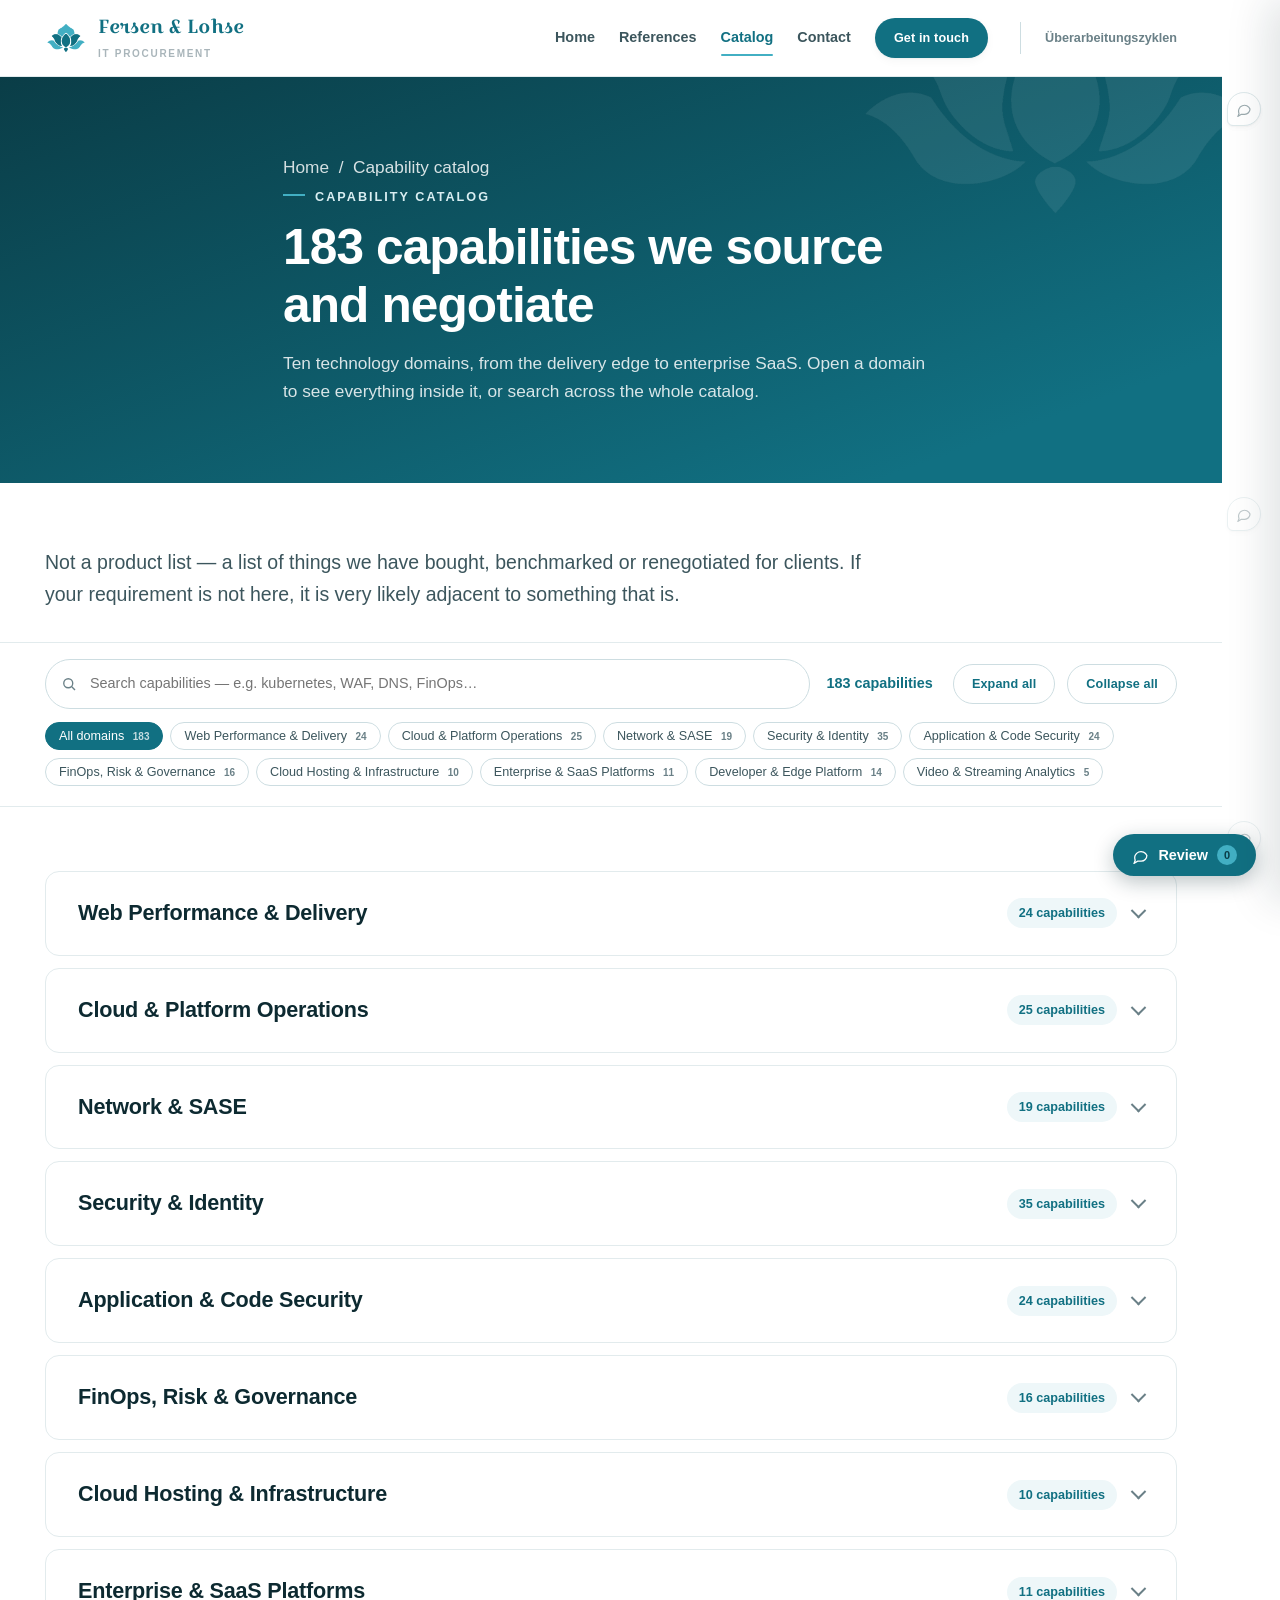
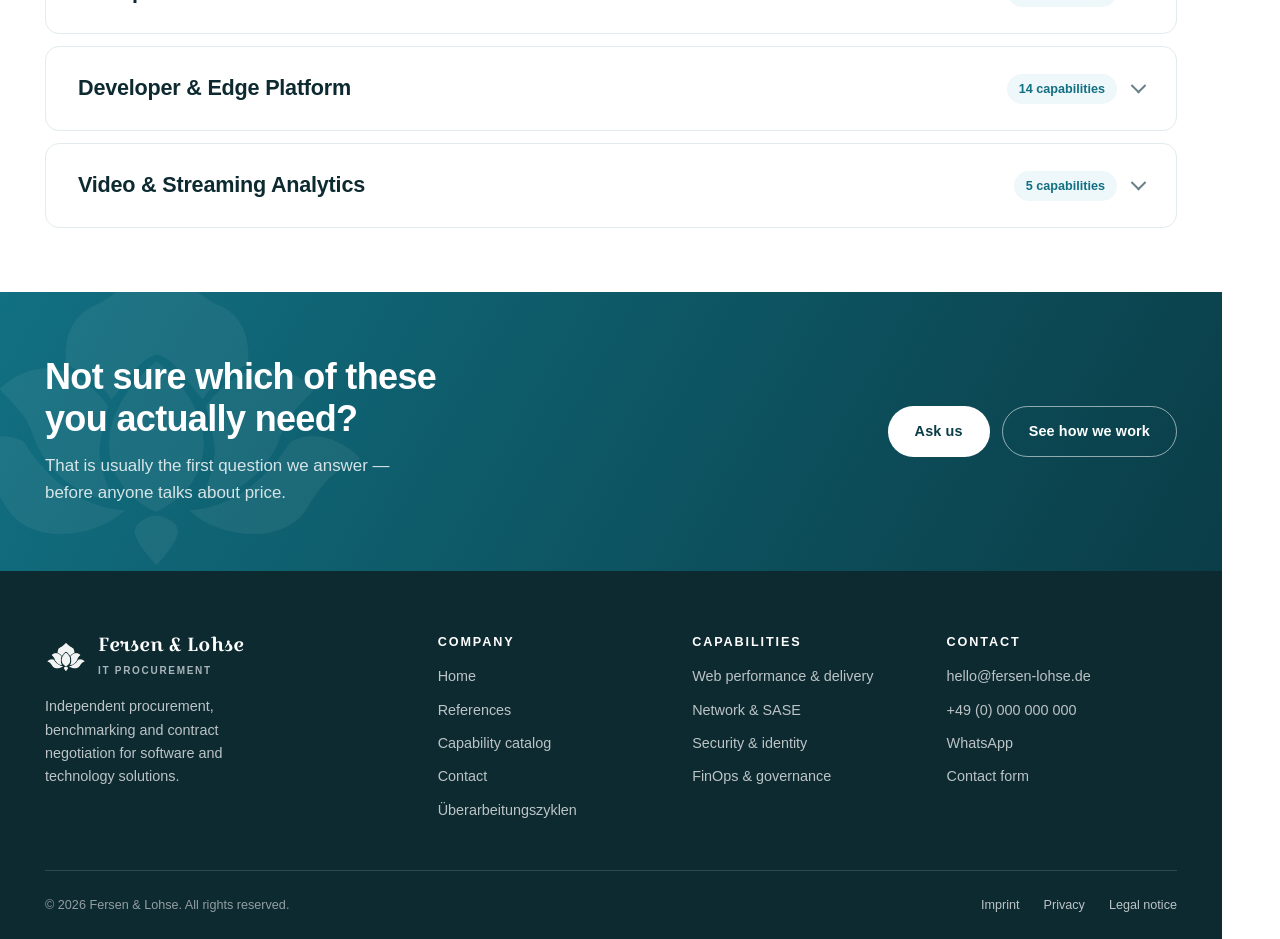
==== commit 4f3a773e: "Add the Überarbeitungszyklen tab with the decision catalogue Fifteen questions on where the draft sh" ====
--- a/catalog.html
+++ b/catalog.html
@@ -34,6 +34,7 @@
       <a href="catalog.html" aria-current="page">Catalog</a>
       <a href="contact.html">Contact</a>
       <a class="btn btn--primary btn--sm" href="contact.html">Get in touch</a>
+      <a class="nav__draft" href="decisions.html">Überarbeitungszyklen</a>
     </nav>
   </div>
 </header>
@@ -1008,6 +1009,7 @@
           <li><a href="references.html">References</a></li>
           <li><a href="catalog.html">Capability catalog</a></li>
           <li><a href="contact.html">Contact</a></li>
+          <li><a href="decisions.html">Überarbeitungszyklen</a></li>
         </ul>
       </div>
 
--- a/assets/css/site.css
+++ b/assets/css/site.css
@@ -257,6 +257,19 @@
   height: 2px; background: var(--light); border-radius: 2px;
 }
 
+/* Draft-only tab. Sits behind the call to action and is deliberately quieter
+   than the real navigation, so it reads as scaffolding, not as a site page. */
+.nav a.nav__draft:not(.btn) {
+  margin-left: var(--s2);
+  padding-left: var(--s5);
+  border-left: 1px solid var(--line-strong);
+  font-size: var(--fs-xs);
+  font-weight: 600;
+  color: var(--ink-3);
+}
+.nav a.nav__draft:not(.btn):hover { color: var(--deep); }
+.nav a.nav__draft[aria-current="page"] { color: var(--deep); }
+
 .nav-toggle {
   display: none;
   width: 42px; height: 42px;
@@ -288,6 +301,10 @@
   .nav a { padding: 13px 0; border-bottom: 1px solid var(--line); font-size: 1rem; }
   .nav a[aria-current="page"]::after { display: none; }
   .nav .btn { margin-top: var(--s4); }
+  .nav a.nav__draft:not(.btn) {
+    margin-left: 0; padding-left: 0; border-left: 0;
+    margin-top: var(--s4); font-size: var(--fs-sm);
+  }
 }
 
 /* --------------------------------------------------------------- hero -- */
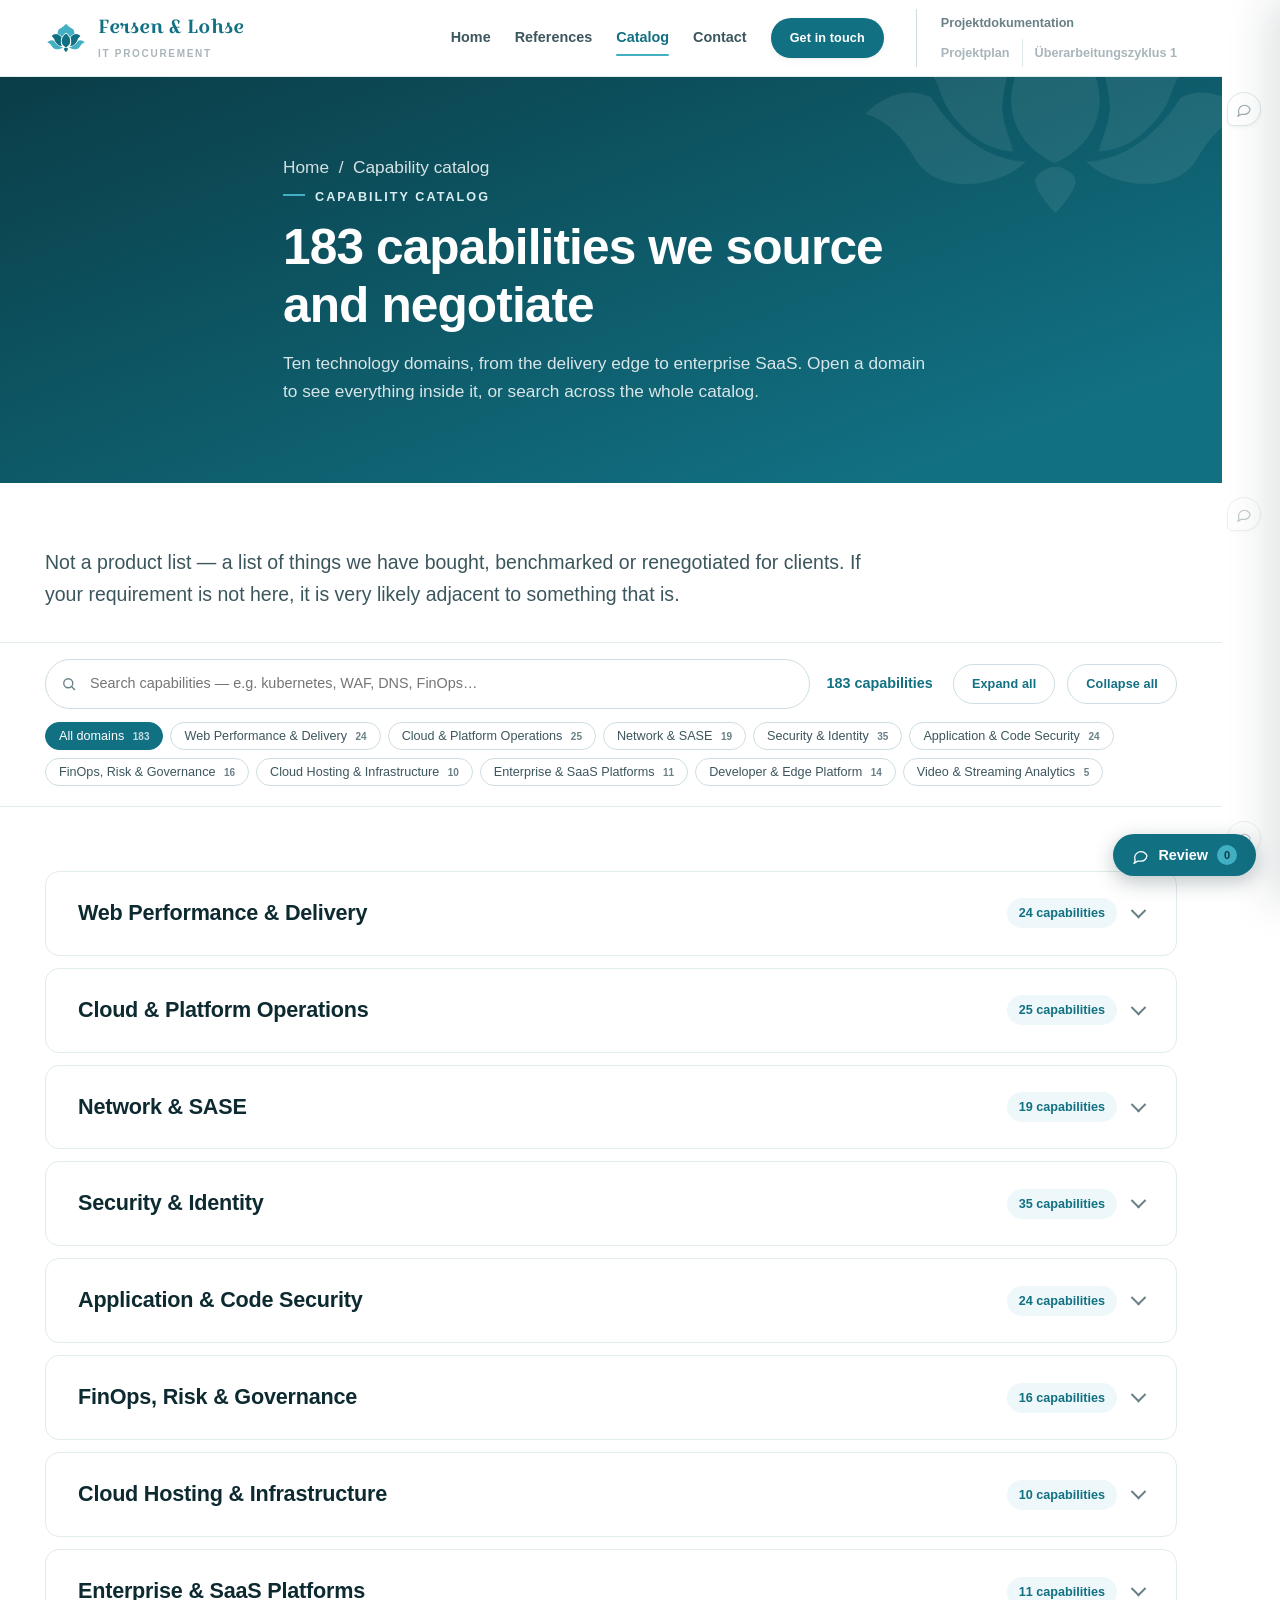
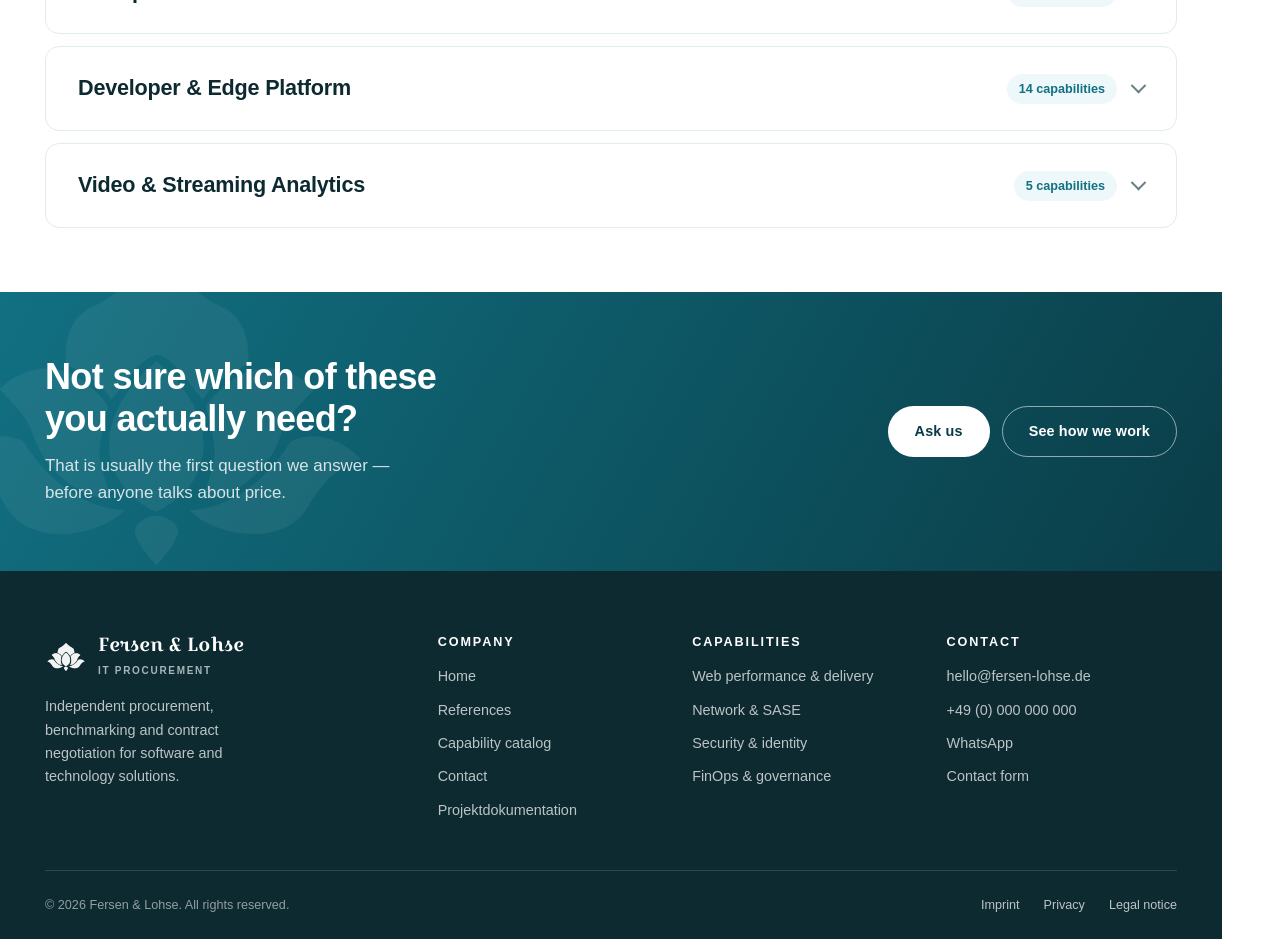
==== commit 9bc2341c: "Zyklus 1" ====
--- a/catalog.html
+++ b/catalog.html
@@ -34,7 +34,13 @@
       <a href="catalog.html" aria-current="page">Catalog</a>
       <a href="contact.html">Contact</a>
       <a class="btn btn--primary btn--sm" href="contact.html">Get in touch</a>
-      <a class="nav__draft" href="decisions.html">Überarbeitungszyklen</a>
+      <span class="nav__doc">
+        <a class="nav__doc-main" href="project.html">Projektdokumentation</a>
+        <span class="nav__doc-sub">
+          <a href="plan.html">Projektplan</a>
+          <a href="decisions.html">Überarbeitungszyklus 1</a>
+        </span>
+      </span>
     </nav>
   </div>
 </header>
@@ -1009,7 +1015,7 @@
           <li><a href="references.html">References</a></li>
           <li><a href="catalog.html">Capability catalog</a></li>
           <li><a href="contact.html">Contact</a></li>
-          <li><a href="decisions.html">Überarbeitungszyklen</a></li>
+          <li><a href="project.html">Projektdokumentation</a></li>
         </ul>
       </div>
 
@@ -1048,6 +1054,7 @@
 <script src="assets/js/site.js"></script>
 <script src="assets/js/catalog-data.js"></script>
 <script src="assets/js/catalog.js"></script>
+<script src="assets/js/handoff.js"></script>
 <script src="assets/js/review.js"></script>
 </body>
 </html>
--- a/assets/css/site.css
+++ b/assets/css/site.css
@@ -259,16 +259,40 @@
 
 /* Draft-only tab. Sits behind the call to action and is deliberately quieter
    than the real navigation, so it reads as scaffolding, not as a site page. */
-.nav a.nav__draft:not(.btn) {
+/* The working layer hangs off the end of the nav, behind the Get in touch
+   button and behind a divider — it is not a page of the website. Its two
+   documents sit under it as a second line rather than in a hover menu: there
+   are only ever two of them, and a menu that has to be opened hides what the
+   whole point was to make obvious. */
+.nav .nav__doc {
+  display: flex;
+  flex-direction: column;
+  gap: 1px;
   margin-left: var(--s2);
   padding-left: var(--s5);
   border-left: 1px solid var(--line-strong);
-  font-size: var(--fs-xs);
-  font-weight: 600;
+  line-height: 1.3;
+}
+
+.nav .nav__doc a {
+  font-size: var(--fs-xs);
   color: var(--ink-3);
-}
-.nav a.nav__draft:not(.btn):hover { color: var(--deep); }
-.nav a.nav__draft[aria-current="page"] { color: var(--deep); }
+  text-decoration: none;
+}
+.nav .nav__doc a:hover { color: var(--deep); }
+.nav .nav__doc a[aria-current="page"] { color: var(--deep); font-weight: 700; }
+/* site.css marks the current page with an underline bar; inside this stack it
+   would sit on top of the second line, so the weight carries it instead. */
+.nav .nav__doc a[aria-current="page"]::after { display: none; }
+
+.nav .nav__doc-main { font-weight: 600; }
+
+.nav .nav__doc-sub { display: flex; gap: var(--s3); }
+.nav .nav__doc-sub a { color: var(--mute); }
+.nav .nav__doc-sub a + a {
+  padding-left: var(--s3);
+  border-left: 1px solid var(--line);
+}
 
 .nav-toggle {
   display: none;
@@ -301,10 +325,13 @@
   .nav a { padding: 13px 0; border-bottom: 1px solid var(--line); font-size: 1rem; }
   .nav a[aria-current="page"]::after { display: none; }
   .nav .btn { margin-top: var(--s4); }
-  .nav a.nav__draft:not(.btn) {
+  .nav .nav__doc {
     margin-left: 0; padding-left: 0; border-left: 0;
-    margin-top: var(--s4); font-size: var(--fs-sm);
+    margin-top: var(--s4); gap: var(--s2);
   }
+  .nav .nav__doc a { font-size: var(--fs-sm); }
+  .nav .nav__doc-sub { flex-direction: column; gap: var(--s2); padding-left: var(--s4); }
+  .nav .nav__doc-sub a + a { padding-left: 0; border-left: 0; }
 }
 
 /* --------------------------------------------------------------- hero -- */
@@ -354,7 +381,10 @@
 .hero__actions { display: flex; flex-wrap: wrap; gap: var(--s3); }
 .hero__facts {
   display: grid;
-  grid-template-columns: repeat(4, minmax(0, 1fr));
+  /* auto-fit rather than a fixed four: the hero carries three figures since
+     the two XX placeholders came out (answer 05), and empty tracks would
+     leave the row hanging to the right. */
+  grid-template-columns: repeat(auto-fit, minmax(130px, 1fr));
   gap: var(--s5) var(--s4);
   margin-top: var(--s8);
   padding-top: var(--s5);
@@ -735,3 +765,485 @@
     radial-gradient(ellipse 60% 100% at 50% 100%, var(--light-tint) 0 70%, transparent 71%);
   border-bottom: 1px solid var(--line);
 }
+
+/* ==========================================================================
+   Components added for the v2 rework (decisions of 31.08.2026)
+
+   Every block below exists because of one answered question in the decision
+   catalogue — the comment says which. See decisions.html for the answers and
+   assets/js/decisions-data.js for the wording.
+   ========================================================================== */
+
+/* --------------------------------------- problem statement — question 08 -- */
+
+.problem { display: grid; gap: var(--s6); align-items: start; }
+
+@media (min-width: 860px) { .problem { grid-template-columns: minmax(0, 1.1fr) minmax(0, 1fr); gap: var(--s8); } }
+
+.problem__claim {
+  font-family: var(--font-display);
+  font-size: clamp(1.35rem, 1.05rem + 1.25vw, 2rem);
+  line-height: 1.3;
+  color: var(--deep);
+  margin: 0 0 var(--s4);
+}
+
+.problem__points { list-style: none; padding: 0; margin: 0; display: grid; gap: var(--s4); }
+
+.problem__points li {
+  padding-left: var(--s5);
+  border-left: 2px solid var(--light);
+  font-size: var(--fs-sm);
+  color: var(--ink-2);
+}
+
+.problem__points strong { display: block; color: var(--ink); margin-bottom: 2px; }
+
+/* ------------------------------------------- buyer use cases — question 16 -- */
+
+.usecase { position: relative; padding-top: var(--s6); }
+
+.usecase__n {
+  position: absolute;
+  top: 0; left: 0;
+  font-family: var(--font-display);
+  font-size: 1.5rem;
+  line-height: 1;
+  color: var(--light);
+}
+
+.usecase h3 { margin-bottom: var(--s3); }
+.usecase p { color: var(--ink-2); font-size: var(--fs-sm); margin-bottom: var(--s3); }
+
+.usecase__gain {
+  display: block;
+  font-size: var(--fs-xs);
+  letter-spacing: .04em;
+  text-transform: uppercase;
+  color: var(--deep);
+  font-weight: 650;
+}
+
+.usecase--lead h3::after {
+  content: "The main one";
+  display: inline-block;
+  margin-left: var(--s3);
+  padding: 2px 9px;
+  border-radius: var(--radius-pill);
+  background: var(--light-tint);
+  border: 1px solid var(--light-soft);
+  color: var(--deep);
+  font-family: var(--font-sans);
+  font-size: var(--fs-xs);
+  font-weight: 650;
+  letter-spacing: .03em;
+  text-transform: none;
+  vertical-align: middle;
+}
+
+/* -------------------------------------- the anonymised case — question 04 -- */
+
+.case { display: grid; gap: var(--s7); align-items: center; }
+
+@media (min-width: 920px) { .case { grid-template-columns: minmax(0, 1fr) minmax(0, 1fr); gap: var(--s8); } }
+
+.case__figure {
+  border: 1px solid var(--line);
+  border-radius: var(--radius);
+  background: #fff;
+  box-shadow: var(--shadow-sm);
+  padding: var(--s6);
+}
+
+.case__figure figcaption {
+  font-size: var(--fs-xs);
+  color: var(--ink-3);
+  margin-bottom: var(--s5);
+  letter-spacing: .04em;
+  text-transform: uppercase;
+  font-weight: 650;
+}
+
+/* Two magnitudes, one hue, two shades — before and after on the same scale. */
+.compare { display: grid; gap: var(--s4); margin: 0; }
+
+.compare__row { display: grid; gap: 6px; }
+
+.compare__label { font-size: var(--fs-xs); color: var(--ink-2); }
+
+.compare__track { position: relative; height: 30px; }
+
+.compare__bar {
+  height: 100%;
+  border-radius: 0 4px 4px 0;
+  display: flex;
+  align-items: center;
+  justify-content: flex-end;
+  padding-right: 10px;
+  font-size: var(--fs-sm);
+  font-weight: 650;
+  white-space: nowrap;
+}
+
+.compare__bar--before { background: #7ac2d2; color: #0d2a31; }
+.compare__bar--after  { background: #156476; color: #fff; }
+
+/* The gap between the two bars is the saving — outlined, not filled, so it
+   reads as the space that was given up rather than as a third quantity. */
+.compare__delta {
+  position: absolute;
+  top: 0; bottom: 0;
+  border: 1px dashed var(--line-strong);
+  border-left: none;
+  border-radius: 0 4px 4px 0;
+  display: flex;
+  align-items: center;
+  justify-content: center;
+  font-size: var(--fs-xs);
+  color: var(--ink-3);
+  white-space: nowrap;
+}
+
+.case__result {
+  margin-top: var(--s5);
+  padding-top: var(--s5);
+  border-top: 1px solid var(--line);
+}
+
+.case__result strong {
+  display: block;
+  font-family: var(--font-display);
+  font-size: clamp(1.8rem, 1.4rem + 1.5vw, 2.6rem);
+  font-weight: 400;
+  color: var(--deep);
+  line-height: 1.1;
+}
+
+.case__result span { font-size: var(--fs-sm); color: var(--ink-2); }
+
+.case__steps { list-style: none; padding: 0; margin: var(--s5) 0 0; display: grid; gap: var(--s3); }
+
+.case__steps li {
+  display: flex;
+  gap: var(--s3);
+  font-size: var(--fs-sm);
+  color: var(--ink-2);
+}
+
+.case__steps li::before {
+  content: "→";
+  color: var(--light);
+  flex: none;
+}
+
+/* --------------------------- the two named engagements — questions 09 + 18 -- */
+
+.offers { display: grid; gap: var(--s5); }
+
+@media (min-width: 820px) { .offers { grid-template-columns: 1fr 1fr; } }
+
+.offer {
+  border: 1px solid var(--line);
+  border-radius: var(--radius);
+  background: #fff;
+  padding: var(--s7) var(--s6);
+  display: flex;
+  flex-direction: column;
+}
+
+.offer--second { background: var(--light-tint); border-color: var(--light-soft); }
+
+.offer__tag {
+  align-self: flex-start;
+  font-size: var(--fs-xs);
+  font-weight: 650;
+  letter-spacing: .08em;
+  text-transform: uppercase;
+  color: var(--deep);
+  margin-bottom: var(--s3);
+}
+
+.offer h3 { margin-bottom: var(--s3); }
+.offer > p { color: var(--ink-2); font-size: var(--fs-sm); }
+
+.offer__list { list-style: none; padding: 0; margin: var(--s4) 0 var(--s5); display: grid; gap: var(--s2); }
+
+.offer__list li {
+  position: relative;
+  padding-left: var(--s5);
+  font-size: var(--fs-sm);
+  color: var(--ink-2);
+}
+
+.offer__list li::before {
+  content: "✓";
+  position: absolute;
+  left: 0;
+  color: var(--deep);
+  font-weight: 700;
+}
+
+.offer__foot { margin-top: auto; }
+
+/* ------------------------------------- market map of the ten domains — 13 -- */
+
+/* Area is proportional to the number of capabilities in the domain, so the
+   ten rectangles together are the catalog at 1:183. Fill is one hue on a
+   five-step ordinal ramp, light to dark with the count — never colour alone:
+   every tile carries its own name and figure. */
+.marketmap {
+  display: flex;
+  flex-direction: column;
+  gap: 3px;
+}
+
+.marketmap__row { display: flex; gap: 3px; flex: var(--w) 1 0; }
+
+.marketmap__tile {
+  flex: var(--w) 1 0;
+  min-width: 0;
+  display: flex;
+  flex-direction: column;
+  justify-content: flex-end;
+  gap: 2px;
+  padding: var(--s3);
+  border-radius: 4px;
+  text-decoration: none;
+  overflow: hidden;
+  transition: filter .15s ease, transform .15s ease;
+}
+
+.marketmap__tile:hover, .marketmap__tile:focus-visible {
+  filter: brightness(1.08);
+  transform: translateY(-2px);
+}
+
+.marketmap__name {
+  font-size: var(--fs-xs);
+  font-weight: 650;
+  line-height: 1.2;
+  letter-spacing: .01em;
+}
+
+.marketmap__n { font-size: var(--fs-xs); opacity: .82; line-height: 1.2; }
+
+/* The five steps of the ramp. Ink on the two light steps, white on the three
+   dark ones — every combination clears 4.5:1. */
+.marketmap__tile[data-step="1"] { background: #7ac2d2; color: #0d2a31; }
+.marketmap__tile[data-step="2"] { background: #54a9bd; color: #0d2a31; }
+.marketmap__tile[data-step="3"] { background: #2b8095; color: #fff; }
+.marketmap__tile[data-step="4"] { background: #156476; color: #fff; }
+.marketmap__tile[data-step="5"] { background: #0a4653; color: #fff; }
+
+/* The proportional layout needs room: the smallest domain is 5 of 183, so its
+   rectangle is under a tenth of a row. Below 1000px that tile gets too narrow
+   to label, and the map switches to the list form instead. */
+@media (min-width: 1000px) {
+  .marketmap { height: clamp(340px, 33vw, 430px); }
+  /* Without this, a tile's own text sets a floor on its row height and the
+     areas stop being proportional. */
+  .marketmap__row, .marketmap__tile { min-height: 0; }
+  .marketmap__tile { padding: var(--s4); }
+  .marketmap__name { font-size: var(--fs-sm); }
+  .marketmap__tile--tight { padding: var(--s3); }
+  .marketmap__tile--tight .marketmap__name { font-size: var(--fs-xs); }
+  .marketmap__tile--tight .marketmap__unit { display: none; }
+}
+
+/* Below it the row grouping dissolves and the same tiles become a plain
+   two-column list — still in order, still coloured by size. */
+@media (max-width: 999px) {
+  .marketmap { display: grid; grid-template-columns: 1fr 1fr; }
+  .marketmap__row { display: contents; }
+  .marketmap__tile { min-height: 76px; }
+}
+
+.marketmap-legend {
+  display: flex;
+  align-items: center;
+  gap: var(--s3);
+  margin-top: var(--s4);
+  font-size: var(--fs-xs);
+  color: var(--ink-3);
+}
+
+.marketmap-legend__ramp {
+  display: flex;
+  flex: none;
+  width: 120px;
+  height: 10px;
+  border-radius: 2px;
+  overflow: hidden;
+}
+
+.marketmap-legend__ramp span { flex: 1; }
+
+/* --------------------------------------------- the people behind it — 07 -- */
+
+.people { display: grid; gap: var(--s5); }
+
+@media (min-width: 760px) { .people { grid-template-columns: repeat(3, 1fr); } }
+
+.person {
+  border-top: 2px solid var(--light);
+  padding-top: var(--s4);
+}
+
+.person h3 { margin-bottom: 2px; }
+
+.person__role {
+  display: block;
+  font-size: var(--fs-xs);
+  letter-spacing: .06em;
+  text-transform: uppercase;
+  color: var(--ink-3);
+  margin-bottom: var(--s3);
+}
+
+.person p { font-size: var(--fs-sm); color: var(--ink-2); }
+
+/* ------------------------------- the metrics step of the intake — Q 17 -- */
+
+.metrics {
+  border: 1px solid var(--light-soft);
+  border-radius: var(--radius-sm);
+  background: var(--light-tint);
+  padding: var(--s5);
+  margin-bottom: var(--s5);
+}
+
+.metrics[hidden] { display: none; }
+
+.metrics__head {
+  display: flex;
+  flex-wrap: wrap;
+  gap: var(--s2) var(--s3);
+  align-items: baseline;
+  margin-bottom: var(--s3);
+}
+
+.metrics__head h3 { font-size: var(--fs-sm); margin: 0; }
+
+.metrics__for {
+  font-size: var(--fs-xs);
+  color: var(--deep);
+  font-weight: 650;
+}
+
+.metrics__list { list-style: none; padding: 0; margin: 0; display: grid; gap: var(--s2); }
+
+.metrics__list li {
+  position: relative;
+  padding-left: var(--s5);
+  font-size: var(--fs-sm);
+  color: var(--ink-2);
+}
+
+.metrics__list li::before {
+  content: "";
+  position: absolute;
+  left: 0; top: .45em;
+  width: 12px; height: 12px;
+  border: 1.5px solid var(--light);
+  border-radius: 3px;
+  background: #fff;
+}
+
+.metrics__foot { margin: var(--s4) 0 0; font-size: var(--fs-xs); color: var(--ink-2); }
+
+/* --------------------------------------------- the commercial model — 01/15 -- */
+
+.model { display: grid; gap: var(--s6); }
+
+@media (min-width: 860px) { .model { grid-template-columns: repeat(3, 1fr); gap: var(--s7); } }
+
+.model__item h3 { margin-bottom: var(--s3); }
+.model__item p { color: rgba(255, 255, 255, .82); font-size: var(--fs-sm); }
+
+.model__item h3 { color: #fff; }
+
+.model__lead {
+  font-family: var(--font-display);
+  font-size: clamp(1.3rem, 1.05rem + 1.1vw, 1.9rem);
+  line-height: 1.3;
+  color: #fff;
+  margin: 0 0 var(--s6);
+  max-width: 30ch;
+}
+
+/* A dark band that is not the hero and not the closing CTA — used once, for
+   the commercial model, because that section has to carry more weight than a
+   tinted band gives it. */
+.section--deep { background: var(--deep-900); color: rgba(255, 255, 255, .86); }
+.section--deep h2, .section--deep h3 { color: #fff; }
+.section--deep .eyebrow { color: var(--light-soft); }
+.section--deep .eyebrow::before { background: var(--light); }
+.section--deep .lead { color: rgba(255, 255, 255, .82); }
+.section--deep .ph {
+  background: rgba(255, 255, 255, .15);
+  border-bottom-color: rgba(255, 255, 255, .45);
+  color: inherit;
+}
+
+/* The three named steps of the guided intake — question 17. */
+.step-head {
+  display: flex;
+  align-items: baseline;
+  gap: var(--s3);
+  margin: var(--s6) 0 var(--s4);
+  padding-bottom: var(--s2);
+  border-bottom: 1px solid var(--line);
+}
+
+.step-head:first-child { margin-top: 0; }
+
+.step-head__n {
+  flex: none;
+  font-family: var(--font-display);
+  font-size: 1.05rem;
+  color: var(--light);
+  line-height: 1;
+}
+
+.step-head h3 { font-size: var(--fs-sm); margin: 0; }
+.step-head p { margin: 0; font-size: var(--fs-xs); color: var(--ink-3); }
+
+.intake-flow {
+  display: grid;
+  gap: var(--s3);
+  margin-bottom: var(--s6);
+  counter-reset: flow;
+}
+
+@media (min-width: 700px) { .intake-flow { grid-template-columns: repeat(3, 1fr); } }
+
+.intake-flow li {
+  list-style: none;
+  padding: var(--s4);
+  border: 1px solid var(--line);
+  border-radius: var(--radius-sm);
+  background: #fff;
+  font-size: var(--fs-sm);
+  color: var(--ink-2);
+}
+
+.intake-flow li strong { display: block; color: var(--ink); margin-bottom: 2px; }
+
+/* The contact page: form beside the direct channels. This was an inline
+   two-column grid that never collapsed, so the page scrolled sideways on a
+   phone — the columns now stack below 880px. */
+.contact-layout { gap: var(--s7); align-items: start; }
+
+@media (min-width: 880px) {
+  .contact-layout {
+    grid-template-columns: minmax(0, 1.35fr) minmax(0, 1fr);
+    gap: var(--s8);
+  }
+}
+
+/* The Überarbeitungszyklen page links straight into a section of the site
+   (index.html#rev-home-model and so on). The site header is sticky, so
+   without this the landing starts underneath it and the eyebrow is hidden.
+   The ids match what review.js derives from data-review-id, so the jump also
+   works with the review layer stripped out. */
+[id^="rev-"] { scroll-margin-top: calc(76px + var(--s4)); }
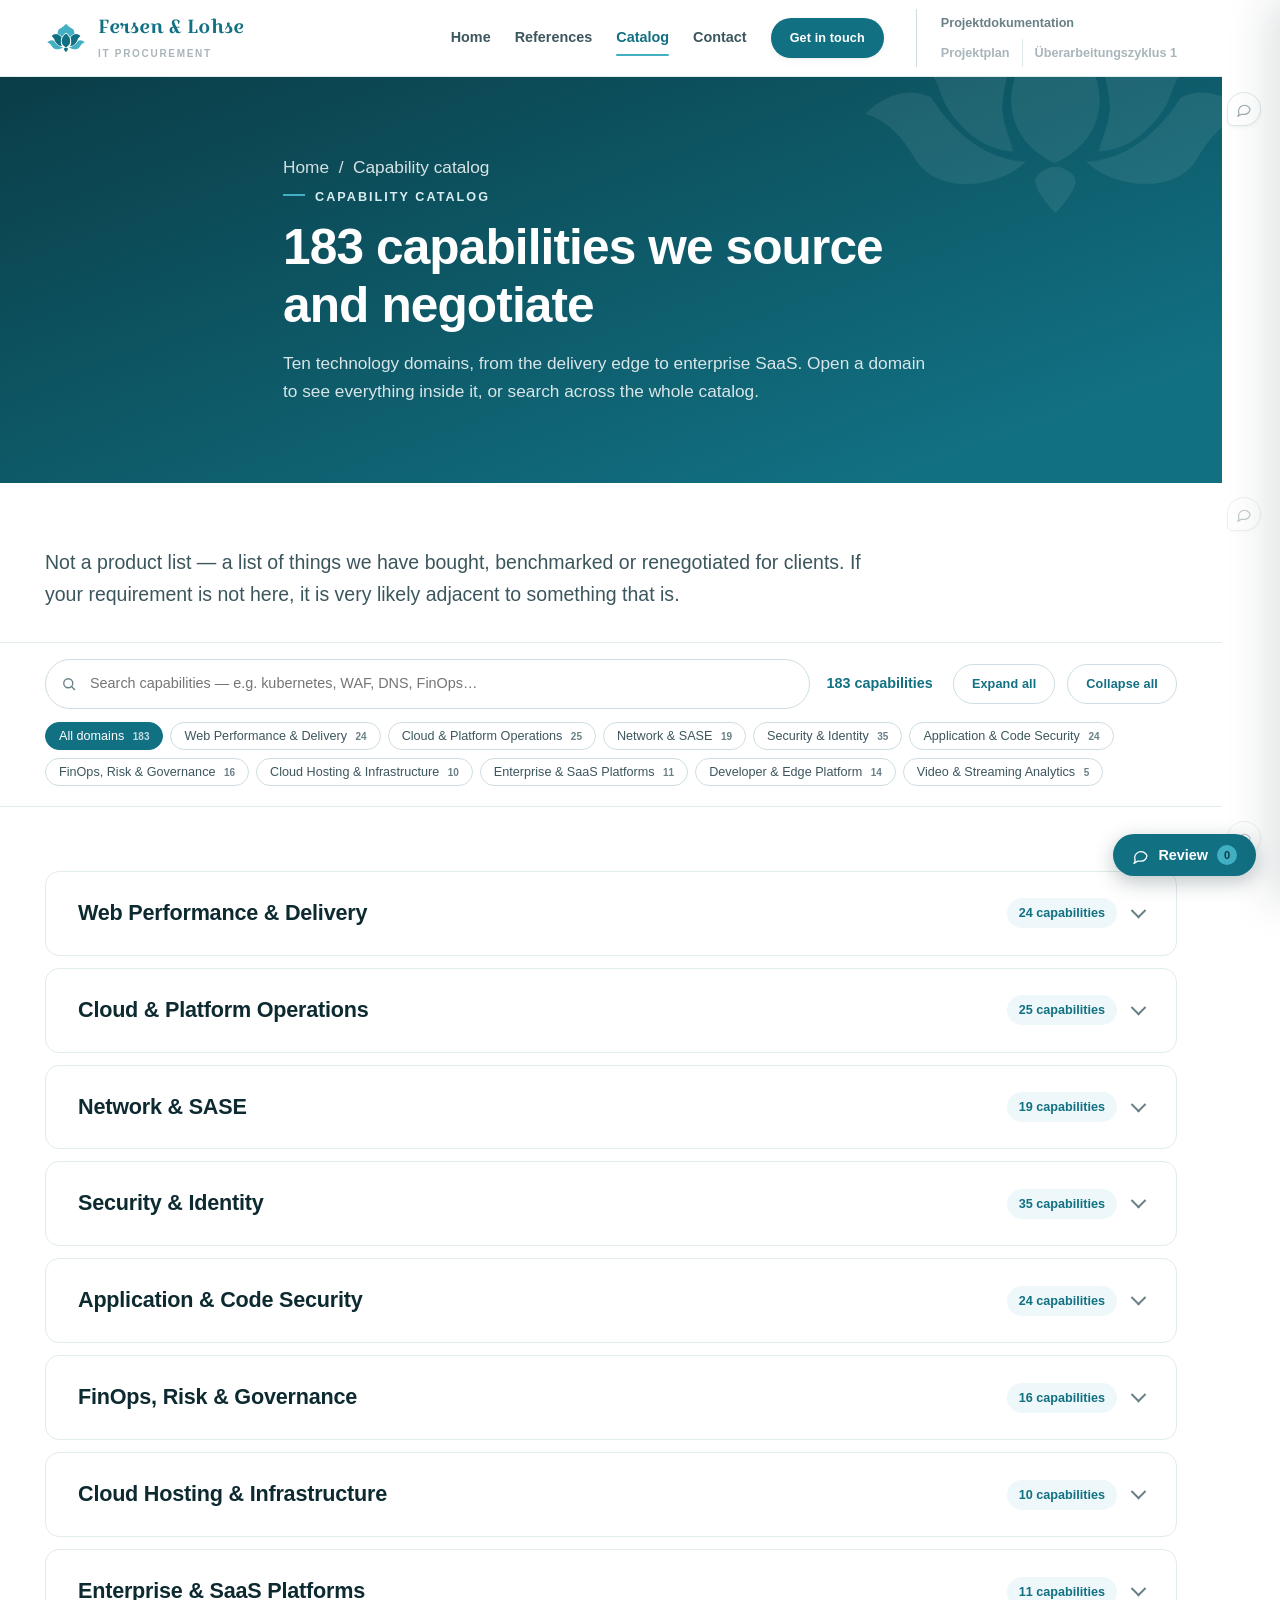
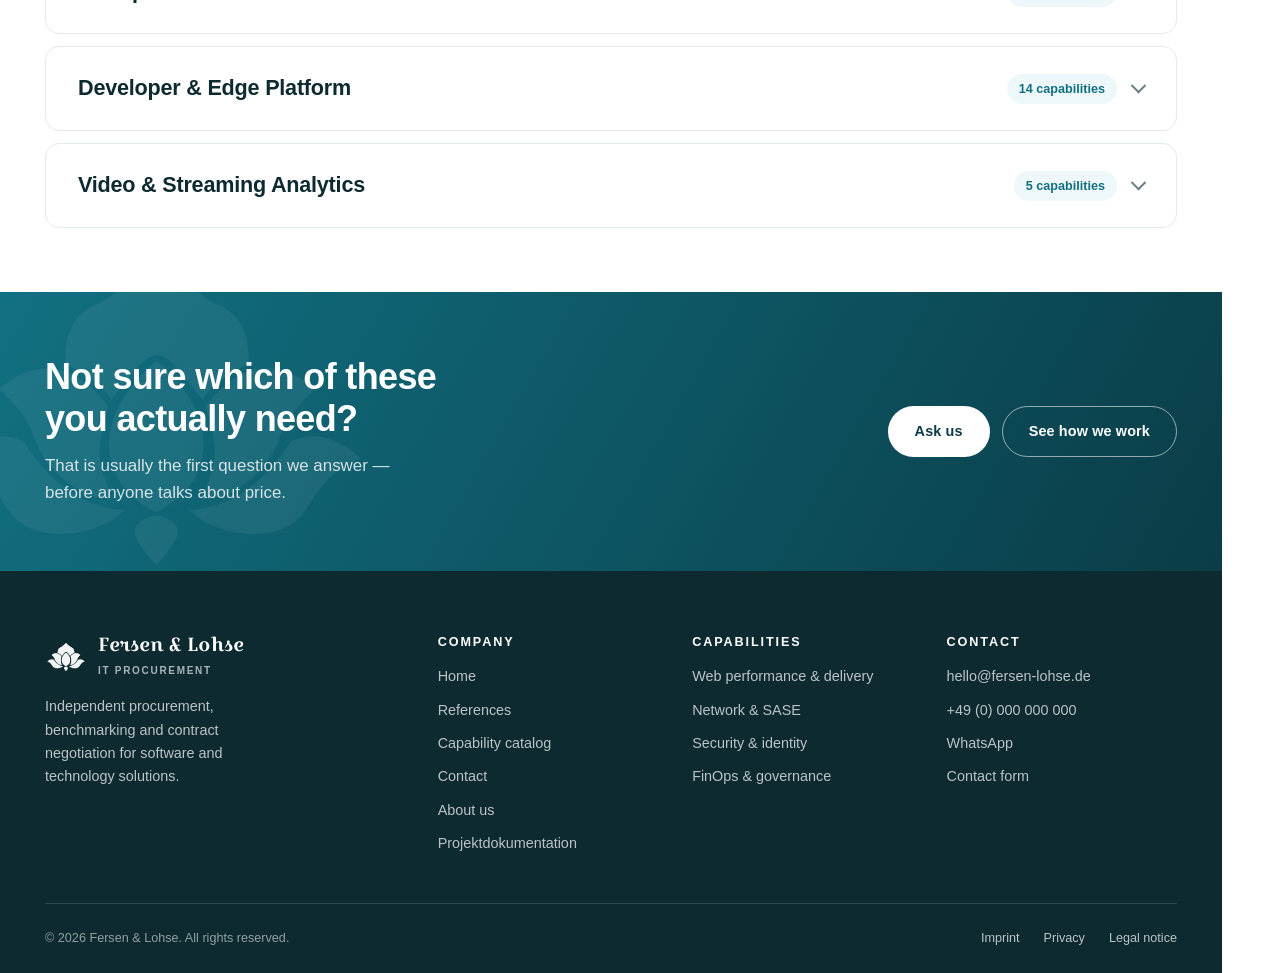
==== commit 188efdae: "graphics" ====
--- a/catalog.html
+++ b/catalog.html
@@ -9,7 +9,7 @@
 <link rel="icon" href="assets/img/logo-mark.png">
 <link rel="stylesheet" href="assets/css/site.css">
 <link rel="stylesheet" href="assets/css/catalog.css">
-<link rel="stylesheet" href="assets/css/review.css">
+<link rel="stylesheet" href="assets/css/review.css?v=20260907">
 </head>
 <body data-page="Catalog">
 
@@ -1015,6 +1015,7 @@
           <li><a href="references.html">References</a></li>
           <li><a href="catalog.html">Capability catalog</a></li>
           <li><a href="contact.html">Contact</a></li>
+          <li><a href="contact.html#about">About us</a></li>
           <li><a href="project.html">Projektdokumentation</a></li>
         </ul>
       </div>
@@ -1055,6 +1056,7 @@
 <script src="assets/js/catalog-data.js"></script>
 <script src="assets/js/catalog.js"></script>
 <script src="assets/js/handoff.js"></script>
-<script src="assets/js/review.js"></script>
+<script src="assets/js/dictation.js?v=20260907"></script>
+<script src="assets/js/review.js?v=20260907"></script>
 </body>
 </html>
--- a/assets/css/site.css
+++ b/assets/css/site.css
@@ -351,7 +351,20 @@
   opacity: .07;
   pointer-events: none;
 }
-.hero__inner { position: relative; z-index: 1; max-width: 47rem; }
+.hero__inner { position: relative; z-index: 1; }
+.hero__pitch { max-width: 47rem; }
+
+/* Wide enough for two columns: the pitch on the left, the page's pictures on
+   the right, so the claim and what backs it are read together. Below that the
+   cards fall under the pitch and widen out. */
+@media (min-width: 1080px) {
+  .hero__inner {
+    display: grid;
+    grid-template-columns: minmax(0, 1fr) minmax(330px, 400px);
+    gap: var(--s8);
+    align-items: start;
+  }
+}
 .hero h1 {
   font-family: var(--font-display);
   font-size: var(--fs-hero);
@@ -391,6 +404,110 @@
   border-top: 1px solid rgba(255, 255, 255, .2);
 }
 @media (max-width: 620px) { .hero__facts { grid-template-columns: 1fr 1fr; } }
+/* ------------------------------------------ the hero's picture index -- */
+
+/* Six sections of this page carry a picture, and all six sit in the hero as
+   cards: a thumbnail with its own half-sentence laid over it, the section's
+   name underneath. The line over the picture is a hint, not the section's
+   headline — at this size the full sentence would be unreadable and the point
+   is to suggest what is down there.
+
+   They are photographs on a saturated teal ground, which is the difficulty: at
+   full strength six small pictures fight both the gradient and each other. So
+   they are held back — desaturated and dimmed — until they are pointed at.
+   Neither line depends on that: both are real text, the one over the picture
+   on its own scrim. */
+.hero__tour { margin-top: var(--s7); padding-top: var(--s5); border-top: 1px solid rgba(255, 255, 255, .2); }
+
+@media (min-width: 1080px) {
+  .hero__tour { margin-top: 6px; padding-top: 0; border-top: 0; }
+}
+
+.hero__tour-head {
+  font-size: var(--fs-xs);
+  font-weight: 650;
+  letter-spacing: .14em;
+  text-transform: uppercase;
+  color: rgba(255, 255, 255, .62);
+  margin: 0 0 var(--s4);
+}
+
+.tour {
+  list-style: none;
+  margin: 0;
+  padding: 0;
+  display: grid;
+  grid-template-columns: repeat(3, minmax(0, 1fr));
+  gap: var(--s4) var(--s3);
+}
+
+@media (min-width: 1080px) { .tour { grid-template-columns: repeat(2, minmax(0, 1fr)); } }
+@media (max-width: 560px)  { .tour { grid-template-columns: repeat(2, minmax(0, 1fr)); } }
+
+.tour li { margin: 0; }
+
+.tour__link {
+  display: grid;
+  gap: 8px;
+  text-decoration: none;
+  color: #fff;
+}
+
+.tour__shot {
+  position: relative;
+  display: block;
+  border-radius: 9px;
+  overflow: hidden;
+  border: 1px solid rgba(255, 255, 255, .25);
+  transition: border-color .2s ease, transform .2s ease;
+}
+
+.tour__img {
+  width: 100%;
+  aspect-ratio: 4 / 3;
+  object-fit: cover;
+  display: block;
+  filter: saturate(.45) brightness(.86) contrast(1.04);
+  transition: filter .2s ease;
+}
+
+/* The hint sits on its own band at the foot of the card. A full-width scrim is
+   right here and wrong on the big pictures: at 180px there is no quiet corner
+   to tuck it into, and the band reads as a caption rather than as a wash. */
+.tour__over {
+  position: absolute;
+  inset: auto 0 0 0;
+  padding: 22px 9px 8px;
+  font-size: 11.5px;
+  line-height: 1.3;
+  font-weight: 620;
+  color: #fff;
+  background: linear-gradient(to top,
+    rgba(4, 20, 24, .95) 0%, rgba(4, 20, 24, .86) 46%, rgba(4, 20, 24, 0) 100%);
+}
+
+.tour__label {
+  font-size: var(--fs-xs);
+  line-height: 1.35;
+  color: rgba(255, 255, 255, .78);
+  transition: color .2s ease;
+}
+
+.tour__link:hover .tour__img,
+.tour__link:focus-visible .tour__img { filter: none; }
+.tour__link:hover .tour__shot,
+.tour__link:focus-visible .tour__shot {
+  border-color: rgba(255, 255, 255, .8);
+  transform: translateY(-3px);
+}
+.tour__link:hover .tour__label,
+.tour__link:focus-visible .tour__label { color: #fff; }
+
+@media (prefers-reduced-motion: reduce) {
+  .tour__shot, .tour__img { transition: none; }
+  .tour__link:hover .tour__shot, .tour__link:focus-visible .tour__shot { transform: none; }
+}
+
 .hero__fact strong {
   display: block;
   font-family: var(--font-display);
@@ -417,6 +534,18 @@
 .pagehead p { color: rgba(255, 255, 255, .84); font-size: 1.08rem; margin: 0; }
 .pagehead .eyebrow { color: var(--light-soft); }
 .pagehead .eyebrow::before { background: var(--light); }
+
+.pagehead__jump { margin: var(--s5) 0 0; }
+.pagehead__jump a {
+  display: inline-flex; align-items: center; gap: 7px;
+  font-size: var(--fs-sm); font-weight: 650;
+  color: #fff;
+  text-decoration: none;
+  border-bottom: 1px solid rgba(255, 255, 255, .45);
+  padding-bottom: 2px;
+}
+.pagehead__jump a::after { content: "↓"; }
+.pagehead__jump a:hover { border-bottom-color: #fff; }
 
 .breadcrumb {
   font-size: var(--fs-xs); color: rgba(255,255,255,.6);
@@ -781,7 +910,9 @@
 @media (min-width: 860px) { .problem { grid-template-columns: minmax(0, 1.1fr) minmax(0, 1fr); gap: var(--s8); } }
 
 .problem__claim {
-  font-family: var(--font-display);
+  font-family: var(--font-sans);
+  font-weight: 650;
+  letter-spacing: -.018em;
   font-size: clamp(1.35rem, 1.05rem + 1.25vw, 2rem);
   line-height: 1.3;
   color: var(--deep);
@@ -802,6 +933,23 @@
 /* ------------------------------------------- buyer use cases — question 16 -- */
 
 .usecase { position: relative; padding-top: var(--s6); }
+
+/* All four in one row, reading as one band: a rule over each and the figure
+   hanging off it. Deliberately no connector between them — the four are
+   alternatives, not stages, and a line across would promise a sequence that
+   does not exist. The "the main one" chip that used to sit beside the first
+   heading is gone with the same argument the review made: it broke the row,
+   and the intro above already says most engagements start there. */
+.usecases .usecase {
+  border-top: 2px solid var(--light);
+  padding-top: var(--s4);
+}
+
+.usecases .usecase__n {
+  position: static;
+  display: block;
+  margin-bottom: var(--s2);
+}
 
 .usecase__n {
   position: absolute;
@@ -822,23 +970,6 @@
   text-transform: uppercase;
   color: var(--deep);
   font-weight: 650;
-}
-
-.usecase--lead h3::after {
-  content: "The main one";
-  display: inline-block;
-  margin-left: var(--s3);
-  padding: 2px 9px;
-  border-radius: var(--radius-pill);
-  background: var(--light-tint);
-  border: 1px solid var(--light-soft);
-  color: var(--deep);
-  font-family: var(--font-sans);
-  font-size: var(--fs-xs);
-  font-weight: 650;
-  letter-spacing: .03em;
-  text-transform: none;
-  vertical-align: middle;
 }
 
 /* -------------------------------------- the anonymised case — question 04 -- */
@@ -951,7 +1082,23 @@
   flex-direction: column;
 }
 
-.offer--second { background: var(--light-tint); border-color: var(--light-soft); }
+/* The second engagement used to be filled with --light-tint — which is the
+   exact colour of the band it sits on, so on the tinted section it read as a
+   hole rather than as a card. It is now the one that carries the weight: the
+   same white surface as the first, with the brand edge and a filled tag,
+   which is also the honest hierarchy — it is the larger engagement. */
+.offer--second {
+  background: #fff;
+  border: 1.5px solid var(--deep);
+  box-shadow: var(--shadow-sm);
+}
+
+.offer--second .offer__tag {
+  background: var(--deep);
+  color: #fff;
+  padding: 4px 12px;
+  border-radius: var(--radius-pill);
+}
 
 .offer__tag {
   align-self: flex-start;
@@ -1162,8 +1309,22 @@
 
 .model__item h3 { color: #fff; }
 
+/* The picture used to run the full width of the section with the three points
+   pressed up underneath it. It now sits beside the lead — the arrangement the
+   two sections above use — and the row of points gets a full band of air. */
+.section--deep .visual--split { margin-block-end: var(--s8); }
+
+.model__sub {
+  color: rgba(255, 255, 255, .82);
+  font-size: var(--fs-sm);
+  max-width: 36ch;
+  margin: var(--s4) 0 0;
+}
+
 .model__lead {
-  font-family: var(--font-display);
+  font-family: var(--font-sans);
+  font-weight: 650;
+  letter-spacing: -.018em;
   font-size: clamp(1.3rem, 1.05rem + 1.1vw, 1.9rem);
   line-height: 1.3;
   color: #fff;
@@ -1247,3 +1408,249 @@
    The ids match what review.js derives from data-review-id, so the jump also
    works with the review layer stripped out. */
 [id^="rev-"] { scroll-margin-top: calc(76px + var(--s4)); }
+
+/* ------------------------------------------------ visual — image template --
+
+   The first photographic imagery on the site. One template, used six times on
+   the home page: a picture, a short line of text laid over it, and the lotus
+   mark in the corner. The text is real HTML, never burnt into the file — so it
+   stays editable, selectable, searchable and legible at 390px, and a picture
+   can be swapped without re-rendering its headline.
+
+   Note this pulls task B7 (Bild- und Iconsprache) forward out of the backlog,
+   ahead of B2. The images themselves are placeholders at 500px until the
+   high-resolution regenerations land under the same filenames.
+
+   Three of the six pictures are dark and three are light, so the tone is a
+   modifier rather than one fixed scrim: --onDark paints white text over a dark
+   wash, --onLight ink text over a light one. data-anchor puts the text in
+   whichever corner of that particular picture is quietest.                  */
+
+.visual { margin: 0; display: block; }
+
+/* The picture itself. Identical in every variant — this is the template. */
+.visual__media {
+  position: relative;
+  overflow: hidden;
+  border-radius: var(--radius);
+  box-shadow: var(--shadow-sm);
+  background: var(--paper-alt);
+}
+
+/* Never cropped. Four of the six carry their own explanatory labels — leader
+   lines, column headers, the Before/Savings/After row — and several of those
+   sit hard against the edge of the frame, so object-fit: cover would quietly
+   cut the part that makes the picture mean anything. The file's own proportions
+   decide the height; width/height on the tag hold the space while it loads. */
+.visual__img { width: 100%; }
+
+/* The wash rides on the overlay itself rather than on a pseudo-element of the
+   picture, so a picture used without a line of text over it — the security one,
+   whose headline sits beside it and whose own printed detail is the point —
+   keeps its full contrast instead of being flattened for no reason.
+
+   It clears entirely by three quarters of the way down: heavy enough at the
+   anchored edge to hold the text, gone before it starts greying out the part of
+   the photograph that carries the meaning. */
+/* The overlay used to be the size of the picture, with a full-width band
+   washing the top (or bottom) half of it. Miguel's review of 7 September:
+   that band reaches into the middle of the picture and is too conspicuous —
+   make it smaller and keep it around the text.
+
+   So the overlay is now the size of its own text, sitting in the anchored
+   corner, and the wash fades on both axes independently: a vertical gradient
+   for the paint, a horizontal mask for how far across it carries. Two axes
+   rather than one ellipse, because a radial fade measures from the corner and
+   goes thin exactly where the last line of text ends. It fades out inside the
+   box's own padding, which is why that padding is lopsided — the deep side is
+   the side the gradient dies on, so it never ends on a hard edge beside a
+   letter.
+
+   The scrim is a pseudo-element, not the box's own background: the mask would
+   otherwise take the text with it. The children are pulled back on top with
+   position: relative, and isolation keeps that ordering local. */
+.visual__overlay {
+  position: absolute;
+  top: 0;
+  left: 0;
+  max-width: min(88%, 42ch);
+  padding: var(--s5) var(--s9) var(--s9) var(--s5);
+  display: grid;
+  gap: var(--s2);
+  pointer-events: none;
+  isolation: isolate;
+  --scrim-mask: linear-gradient(to right, #000 0%, #000 58%, rgba(0, 0, 0, .72) 76%, rgba(0, 0, 0, .3) 89%, rgba(0, 0, 0, .08) 96%, transparent 100%);
+  --scrim-hold: 60%;   /* full strength this far down the box … */
+  --scrim-tail: 83%;   /* … then half, then nothing at its edge  */
+}
+
+.visual__overlay > * { position: relative; }
+
+.visual__overlay::before {
+  content: "";
+  position: absolute;
+  inset: 0;
+  background: var(--scrim);
+  -webkit-mask-image: var(--scrim-mask);
+          mask-image: var(--scrim-mask);
+}
+
+.visual[data-anchor^="bottom"] .visual__overlay {
+  top: auto;
+  bottom: 0;
+  padding: var(--s9) var(--s9) var(--s5) var(--s5);
+}
+.visual[data-anchor$="right"] .visual__overlay {
+  left: auto;
+  right: 0;
+  text-align: right;
+  justify-items: end;
+  padding-left: var(--s9);
+  padding-right: var(--s5);
+  --scrim-mask: linear-gradient(to left, #000 0%, #000 58%, rgba(0, 0, 0, .72) 76%, rgba(0, 0, 0, .3) 89%, rgba(0, 0, 0, .08) 96%, transparent 100%);
+}
+
+/* On a phone the picture is barely 330px wide, and 88px of fade on two sides
+   of the box leaves the text almost no line to wrap in: it grows taller than
+   the picture and gets clipped by the frame. The fade zones shrink with the
+   screen, and the per-picture text widths come off entirely — the box's own
+   max-width is the narrower constraint at this size. */
+@media (max-width: 640px) {
+  .visual__overlay {
+    max-width: 94%;
+    padding: var(--s4) var(--s6) var(--s6) var(--s4);
+    --scrim-mask: linear-gradient(to right, #000 0%, #000 74%, rgba(0, 0, 0, .74) 86%, rgba(0, 0, 0, .3) 95%, transparent 100%);
+    --scrim-hold: 80%;
+    --scrim-tail: 94%;
+  }
+  .visual[data-anchor^="bottom"] .visual__overlay {
+    padding: var(--s6) var(--s6) var(--s4) var(--s4);
+  }
+  .visual[data-anchor$="right"] .visual__overlay {
+    padding-left: var(--s6);
+    padding-right: var(--s4);
+    --scrim-mask: linear-gradient(to left, #000 0%, #000 74%, rgba(0, 0, 0, .74) 86%, rgba(0, 0, 0, .3) 95%, transparent 100%);
+  }
+  .visual__title, .visual__sub { max-width: none; }
+}
+
+.visual--onDark .visual__overlay {
+  --scrim: linear-gradient(to bottom,
+    rgba(4, 20, 24, .92) 0%, rgba(4, 20, 24, .88) var(--scrim-hold),
+    rgba(4, 20, 24, .48) var(--scrim-tail), rgba(4, 20, 24, .14) 93%, rgba(4, 20, 24, 0) 100%);
+}
+.visual--onDark[data-anchor^="bottom"] .visual__overlay {
+  --scrim: linear-gradient(to top,
+    rgba(4, 20, 24, .92) 0%, rgba(4, 20, 24, .88) var(--scrim-hold),
+    rgba(4, 20, 24, .48) var(--scrim-tail), rgba(4, 20, 24, .14) 93%, rgba(4, 20, 24, 0) 100%);
+}
+.visual--onLight .visual__overlay {
+  --scrim: linear-gradient(to bottom,
+    rgba(255, 255, 255, .95) 0%, rgba(255, 255, 255, .92) var(--scrim-hold),
+    rgba(255, 255, 255, .54) var(--scrim-tail), rgba(255, 255, 255, .14) 93%, rgba(255, 255, 255, 0) 100%);
+}
+.visual--onLight[data-anchor^="bottom"] .visual__overlay {
+  --scrim: linear-gradient(to top,
+    rgba(255, 255, 255, .95) 0%, rgba(255, 255, 255, .92) var(--scrim-hold),
+    rgba(255, 255, 255, .54) var(--scrim-tail), rgba(255, 255, 255, .14) 93%, rgba(255, 255, 255, 0) 100%);
+}
+
+.visual__eyebrow {
+  font-size: var(--fs-xs);
+  font-weight: 650;
+  letter-spacing: .14em;
+  text-transform: uppercase;
+}
+
+.visual__title {
+  font-family: var(--font-sans);
+  font-weight: 650;
+  font-size: clamp(1.25rem, .95rem + 1.4vw, 1.95rem);
+  line-height: 1.18;
+  letter-spacing: -.018em;
+  margin: 0;
+  max-width: var(--tw, 17ch);   /* narrow it per picture where the quiet strip is */
+}
+.visual[data-anchor$="right"] .visual__title { margin-left: auto; }
+
+.visual__sub {
+  font-size: var(--fs-sm);
+  line-height: 1.45;
+  margin: 0;
+  max-width: var(--sw, 26ch);
+}
+.visual[data-anchor$="right"] .visual__sub { margin-left: auto; }
+
+/* the two-tone headline of the original artwork: second sentence in the accent */
+.visual__title em { font-style: normal; }
+.visual--onDark .visual__title em { color: var(--light); }
+.visual--onLight .visual__title em { color: var(--deep); }
+
+.visual--onDark .visual__title { color: #fff; }
+.visual--onDark .visual__eyebrow { color: rgba(255, 255, 255, .92); }  /* .82 is the
+    on-dark meta colour used against flat bands; over a photograph it only just
+    clears 4.5:1 at this size, so the eyebrow is taken up a step. */
+.visual--onLight .visual__title { color: var(--ink); }
+.visual--onDark .visual__sub { color: rgba(255, 255, 255, .94); }
+.visual--onLight .visual__sub { color: var(--ink-2); }
+.visual--onLight .visual__eyebrow { color: var(--deep); }
+
+/* The mark sits opposite the text, quiet enough to read as a watermark rather
+   than a badge — the same role it plays on the dark bands. */
+.visual__brand {
+  position: absolute;
+  width: 32px; height: 32px;
+  opacity: .55;
+  pointer-events: none;
+}
+.visual[data-anchor^="top"] .visual__brand { bottom: var(--s5); }
+.visual[data-anchor^="bottom"] .visual__brand { top: var(--s5); }
+.visual[data-anchor$="left"] .visual__brand { right: var(--s5); }
+.visual[data-anchor$="right"] .visual__brand { left: var(--s5); }
+
+/* …unless that corner is already taken — the two glass cases carry OFFER A and
+   OFFER B along the bottom, so the mark goes up beside the headline instead. */
+.visual[data-brand^="top"] .visual__brand { top: var(--s5); bottom: auto; }
+.visual[data-brand^="bottom"] .visual__brand { bottom: var(--s5); top: auto; }
+.visual[data-brand$="left"] .visual__brand { left: var(--s5); right: auto; }
+.visual[data-brand$="right"] .visual__brand { right: var(--s5); left: auto; }
+
+/* Variant: split — picture beside its own prose. Collapses at the same 860px
+   the problem statement uses, so the two stack in step. It is always followed
+   by more of the section, so it carries its own bottom margin. */
+.visual--split { display: grid; gap: var(--s6); align-items: center; margin-block-end: var(--s7); }
+
+@media (min-width: 860px) {
+  .visual--split { grid-template-columns: minmax(0, 1fr) minmax(0, 1fr); gap: var(--s8); }
+  .visual--split.visual--first .visual__media { order: -1; }
+}
+
+.visual__body { margin: 0; }
+
+/* Variant: first — the picture takes the left-hand column of a grid it does
+   not own (the security and why-us sections already have their own two-column
+   layout). Prose stays first in the DOM so the heading is still read before
+   the picture; only the painting order changes. */
+@media (min-width: 860px) {
+  .visual--first:not(.visual--split) { order: -1; }
+}
+
+/* Variant: banner — one picture carrying a statement across the full column.
+   is-placeholder holds it back to a width the 500px source can actually fill;
+   drop that class once the high-resolution file is in. */
+.visual--banner .visual__title { font-size: clamp(1.4rem, 1rem + 2.2vw, 2.6rem); max-width: var(--tw, 20ch); }
+.visual--banner.is-placeholder .visual__media { max-width: 760px; margin-inline: auto; }
+
+/* Variant: tile — for a row of parallel pictures. Unused on the home page as
+   built, but the third case the template was designed to cover. */
+.visual--tile .visual__title { font-size: var(--fs-h3); max-width: 14ch; }
+
+/* The three points sat in the right-hand column while the left held the intro.
+   The picture now takes that column, so the points move to a full-width row
+   beneath it — same three points, same wording, only the arrangement changes
+   (decision 14: nothing gets cut to make room for a picture). */
+.problem__points--row { margin-top: var(--s7); }
+
+@media (min-width: 860px) {
+  .problem__points--row { grid-template-columns: repeat(3, minmax(0, 1fr)); gap: var(--s6); }
+}
--- a/assets/css/review.css
+++ b/assets/css/review.css
@@ -127,6 +127,79 @@
 .fl-pop__actions { display: flex; gap: var(--s2); align-items: center; }
 .fl-pop__hint { font-size: 11px; color: var(--ink-3); margin: var(--s3) 0 0; }
 
+/* ------------------------------------------------------------ dictation -- */
+
+/* The comment can be spoken instead of typed. dictation.js does the speech
+   part and is shared with the working layer, so the button carries the same
+   .wl-mic class in both places — but the look is repeated here rather than
+   imported: workspace.css holds the dark version of it and never loads on
+   the five customer pages.
+
+   .is-live is not carried by colour alone; the button also swaps its label
+   to "Stop" while it records. */
+
+.fl-pop__field {
+  display: flex;
+  align-items: center;
+  justify-content: space-between;
+  gap: var(--s3);
+  margin-bottom: 6px;
+}
+.fl-pop__field label {
+  font-size: var(--fs-xs);
+  font-weight: 650;
+  letter-spacing: .07em;
+  text-transform: uppercase;
+  color: var(--ink-3);
+}
+
+.wl-mic {
+  display: inline-flex;
+  align-items: center;
+  gap: 7px;
+  padding: 5px 13px 5px 10px;
+  border: 1px solid var(--line-strong);
+  border-radius: var(--radius-pill);
+  background: #fff;
+  color: var(--deep);
+  font: inherit;
+  font-size: var(--fs-xs);
+  font-weight: 650;
+  cursor: pointer;
+  transition: background .15s ease, border-color .15s ease, color .15s ease;
+}
+.wl-mic:hover { background: var(--light-tint); border-color: var(--light); }
+.wl-mic svg {
+  width: 16px; height: 16px;
+  fill: none; stroke: currentColor;
+  stroke-width: 1.7; stroke-linecap: round; stroke-linejoin: round;
+}
+.wl-mic.is-live {
+  background: var(--danger);
+  border-color: var(--danger);
+  color: #fff;
+  animation: fl-mic-pulse 1.5s ease-in-out infinite;
+}
+
+@keyframes fl-mic-pulse {
+  0%, 100% { box-shadow: 0 0 0 0 rgba(163, 55, 44, .45); }
+  50%      { box-shadow: 0 0 0 6px rgba(163, 55, 44, 0); }
+}
+
+@media (prefers-reduced-motion: reduce) {
+  .wl-mic.is-live { animation: none; }
+}
+
+.fl-pop__mic {
+  margin: -4px 0 var(--s3);
+  font-size: 11px;
+  line-height: 1.45;
+  color: var(--ink-3);
+}
+.fl-pop__mic[hidden] { display: none; }
+.fl-pop__mic[data-kind="live"] { color: var(--deep); font-weight: 650; }
+.fl-pop__mic[data-kind="warn"] { color: var(--danger); }
+
 .fl-pop__existing { margin-bottom: var(--s4); display: grid; gap: var(--s2); max-height: 210px; overflow-y: auto; }
 .fl-note {
   background: var(--paper-alt);
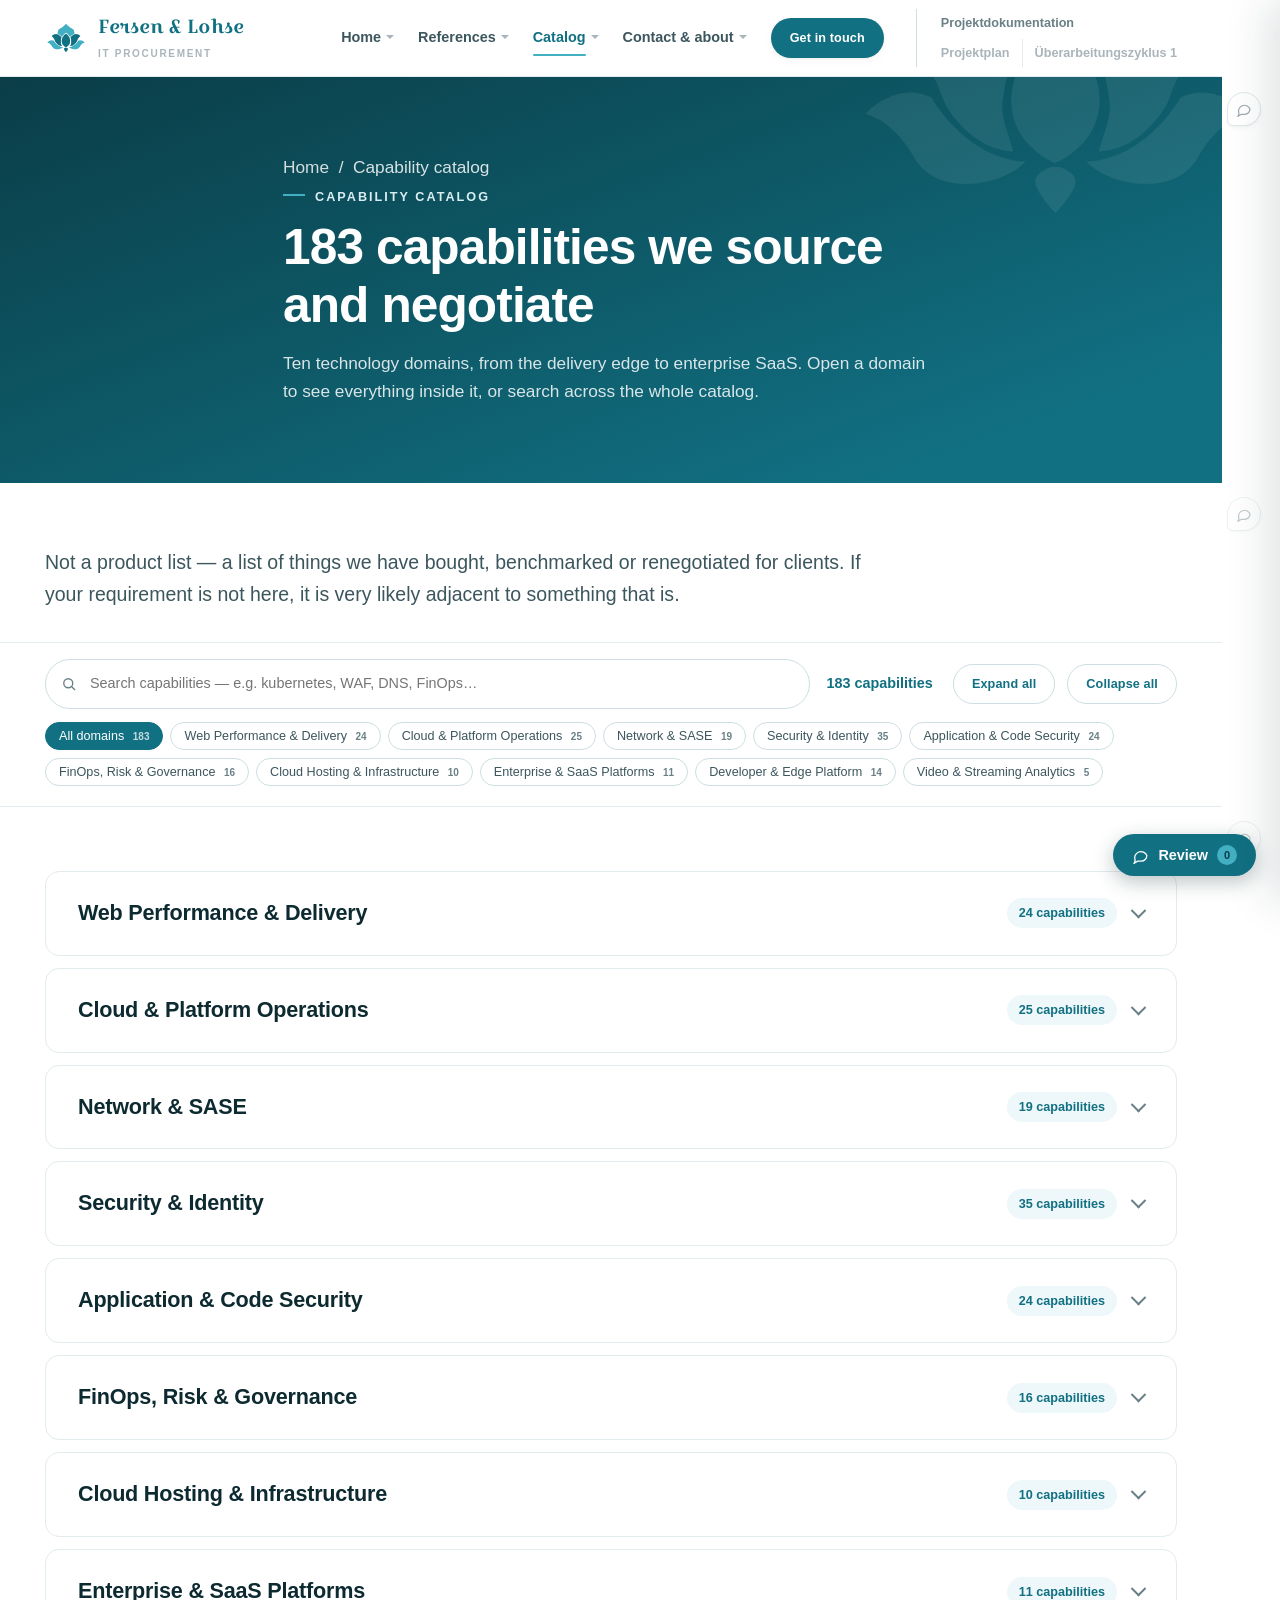
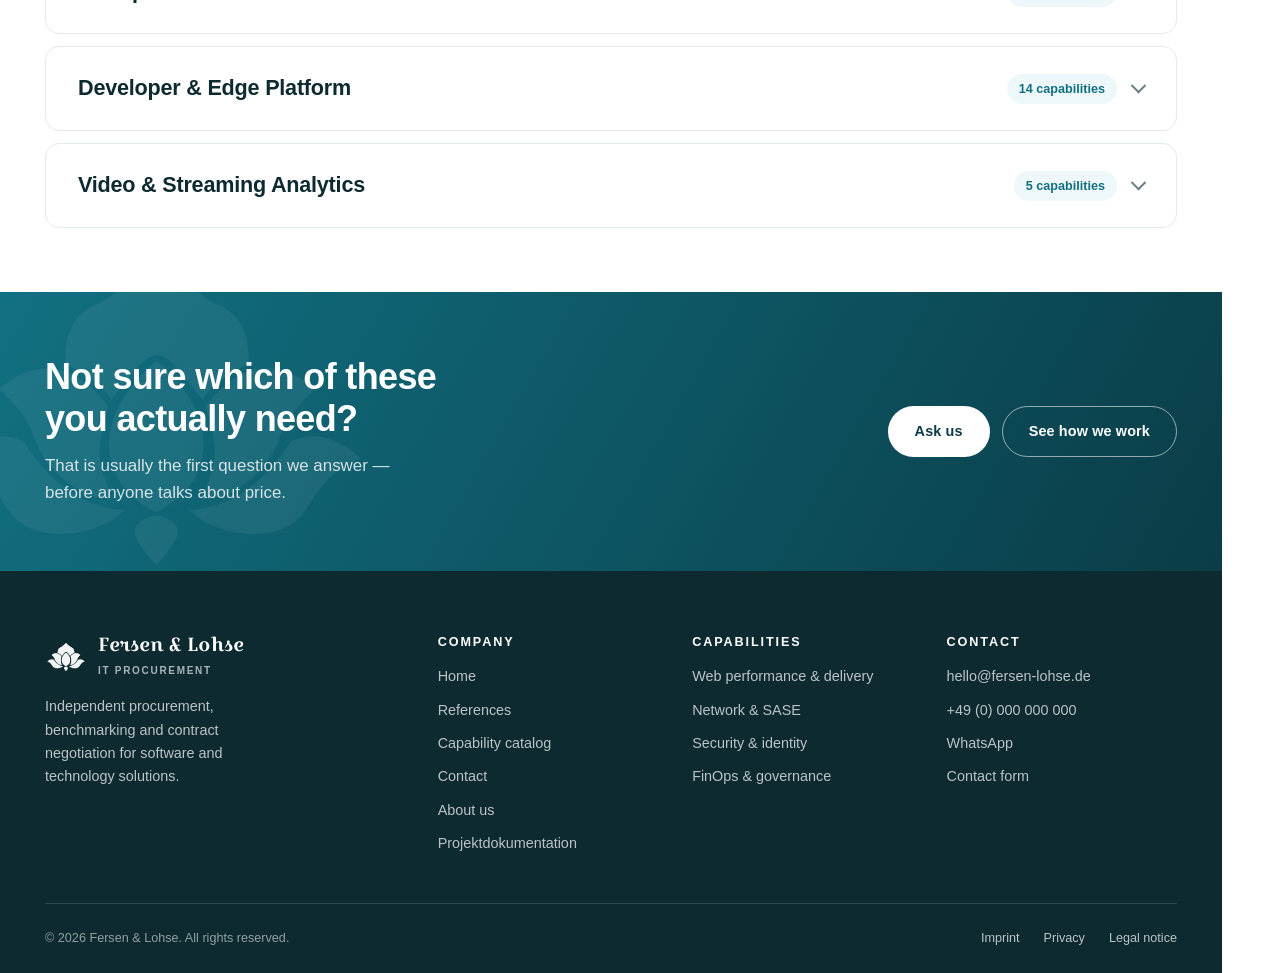
==== commit 65f22e22: "Review of 8 September: the lotus index, the sections in the nav, and the phone menu Four rounds of t" ====
--- a/catalog.html
+++ b/catalog.html
@@ -7,7 +7,7 @@
 <meta name="description" content="183 technology capabilities across ten domains that we source, benchmark and negotiate — from CDN and SASE to FinOps and enterprise SaaS.">
 <meta name="robots" content="noindex, nofollow">
 <link rel="icon" href="assets/img/logo-mark.png">
-<link rel="stylesheet" href="assets/css/site.css">
+<link rel="stylesheet" href="assets/css/site.css?v=20260908d">
 <link rel="stylesheet" href="assets/css/catalog.css">
 <link rel="stylesheet" href="assets/css/review.css?v=20260907">
 </head>
@@ -29,10 +29,58 @@
       <span></span><span class="sr-only">Menu</span>
     </button>
     <nav class="nav" id="primary-nav" aria-label="Primary">
-      <a href="index.html">Home</a>
-      <a href="references.html">References</a>
-      <a href="catalog.html" aria-current="page">Catalog</a>
-      <a href="contact.html">Contact</a>
+      <span class="nav__item">
+        <a href="index.html">Home</a>
+        <span class="nav__sub">
+          <!-- The hero is a section of the page like the nine under it, and the
+               sub-menu that leaves it out is a map with the top of the page
+               missing. Named for what it holds - the picture index - and not
+               for the headline, which would read as a second "Home". -->
+          <a href="index.html#rev-home-hero">Overview</a>
+          <a href="index.html#rev-home-problem">The challenge</a>
+          <a href="index.html#rev-home-usecases">Your benefits</a>
+          <a href="index.html#rev-home-services">What we do</a>
+          <a href="index.html#rev-home-offers">Our engagements</a>
+          <a href="index.html#rev-home-security">Security exposure</a>
+          <a href="index.html#rev-home-model">Our pricing model</a>
+          <a href="index.html#rev-home-process">How it works</a>
+          <a href="index.html#rev-home-coverage">Our coverage</a>
+          <a href="index.html#rev-home-why">Why us</a>
+        </span>
+      </span>
+      <span class="nav__item">
+        <a href="references.html">References</a>
+        <span class="nav__sub">
+          <a href="references.html#rev-references-case">The benchmark case</a>
+          <a href="references.html#rev-references-cases">Client projects</a>
+          <a href="references.html#rev-references-partners">Partners &amp; technologies</a>
+          <a href="references.html#rev-references-testimonial">Client testimonial</a>
+        </span>
+      </span>
+      <span class="nav__item">
+        <a href="catalog.html" aria-current="page">Catalog</a>
+        <span class="nav__sub">
+          <a href="catalog.html#web-performance-delivery">Web Performance &amp; Delivery</a>
+          <a href="catalog.html#cloud-platform-operations">Cloud &amp; Platform Operations</a>
+          <a href="catalog.html#network-sase">Network &amp; SASE</a>
+          <a href="catalog.html#security-identity">Security &amp; Identity</a>
+          <a href="catalog.html#application-code-security">Application &amp; Code Security</a>
+          <a href="catalog.html#finops-risk-governance">FinOps, Risk &amp; Governance</a>
+          <a href="catalog.html#cloud-hosting-infrastructure">Cloud Hosting &amp; Infrastructure</a>
+          <a href="catalog.html#enterprise-saas-platforms">Enterprise &amp; SaaS Platforms</a>
+          <a href="catalog.html#developer-edge-platform">Developer &amp; Edge Platform</a>
+          <a href="catalog.html#video-streaming-analytics">Video &amp; Streaming Analytics</a>
+        </span>
+      </span>
+      <span class="nav__item">
+        <a href="contact.html">Contact &amp; about</a>
+        <span class="nav__sub">
+          <a href="contact.html#rev-contact-form">The intake form</a>
+          <a href="contact.html#rev-contact-metrics">Metrics we need</a>
+          <a href="contact.html#rev-contact-channels">Talk to us directly</a>
+          <a href="contact.html#about">About us</a>
+        </span>
+      </span>
       <a class="btn btn--primary btn--sm" href="contact.html">Get in touch</a>
       <span class="nav__doc">
         <a class="nav__doc-main" href="project.html">Projektdokumentation</a>
@@ -1052,7 +1100,7 @@
   </div>
 </footer>
 
-<script src="assets/js/site.js"></script>
+<script src="assets/js/site.js?v=20260908d"></script>
 <script src="assets/js/catalog-data.js"></script>
 <script src="assets/js/catalog.js"></script>
 <script src="assets/js/handoff.js"></script>
--- a/assets/css/site.css
+++ b/assets/css/site.css
@@ -134,6 +134,10 @@
 .section--tint { background: var(--light-tint); }
 
 .section__head { max-width: 46rem; margin-bottom: var(--s7); }
+/* No user on the home page since the process section stopped being a banner and
+   put its head in a visual__body beside the picture. Kept, like --banner and
+   --tile: a centred head is an arrangement this system should go on offering,
+   and it is two lines. */
 .section__head--center { margin-inline: auto; text-align: center; }
 
 .eyebrow {
@@ -257,6 +261,83 @@
   height: 2px; background: var(--light); border-radius: 2px;
 }
 
+/* ------------------------------------------- the sections of each page --
+
+   The header named four pages and said nothing about what was inside them.
+   Review of 8 September: the sub-points are missing - which sections are there.
+   So every entry now carries its own page's sections, and the shape of the site
+   is readable from the header rather than only by scrolling the page: nine
+   bands on the home page, four parts of the references, the ten domains of the
+   catalog, four on contact.
+
+   No JavaScript. The panel opens on :hover and on :focus-within, and focusing
+   the parent link is itself focus-within - so a keyboard opens the panel by
+   arriving at the entry and walks into it by tabbing on, rather than having to
+   find a control that opens it. The panel is hidden with visibility rather than
+   opacity alone, so its links are out of the tab order until it is open.     */
+
+.nav__item { position: relative; display: inline-flex; align-items: center; gap: 5px; }
+
+/* The chevron sits on the wrapper, not on the link: the link's own ::after is
+   already the current-page underline. */
+.nav__item::after {
+  content: "";
+  width: 0; height: 0;
+  border: 4px solid transparent;
+  border-top-color: currentColor;
+  color: var(--mute);
+  margin-top: 3px;
+  transition: color .16s ease, transform .16s ease;
+}
+.nav__item:hover::after,
+.nav__item:focus-within::after { color: var(--deep); transform: rotate(180deg); }
+
+.nav__sub {
+  position: absolute;
+  top: calc(100% + 18px);
+  left: -14px;
+  z-index: 5;
+  display: grid;
+  gap: 1px;
+  min-width: 216px;
+  padding: var(--s3);
+  background: #fff;
+  border: 1px solid var(--line);
+  border-radius: var(--radius-sm);
+  box-shadow: var(--shadow-md);
+  opacity: 0;
+  visibility: hidden;
+  transform: translateY(-5px);
+  transition: opacity .16s ease, transform .16s ease, visibility 0s linear .16s;
+}
+
+/* The panel hangs 18px below the entry, and a pointer crossing that gap is over
+   neither of them. This carries the panel's hover area up over the gap so the
+   menu does not close on the way into it. */
+.nav__sub::before {
+  content: "";
+  position: absolute;
+  left: 0; right: 0; top: -19px; height: 19px;
+}
+
+.nav__item:hover .nav__sub,
+.nav__item:focus-within .nav__sub {
+  opacity: 1;
+  visibility: visible;
+  transform: none;
+  transition-delay: 0s;
+}
+
+.nav .nav__sub a {
+  font-size: var(--fs-xs);
+  font-weight: 500;
+  color: var(--ink-2);
+  padding: 7px 10px;
+  border-radius: 7px;
+  white-space: nowrap;
+}
+.nav .nav__sub a:hover { background: var(--light-tint); color: var(--deep); }
+
 /* Draft-only tab. Sits behind the call to action and is deliberately quieter
    than the real navigation, so it reads as scaffolding, not as a site page. */
 /* The working layer hangs off the end of the nav, behind the Get in touch
@@ -311,6 +392,12 @@
 .nav-toggle[aria-expanded="true"] span::before { transform: rotate(45deg); }
 .nav-toggle[aria-expanded="true"] span::after { transform: rotate(-45deg) translateY(-1px); }
 
+/* The per-entry disclosure is a phone control only. Above 900px the panel opens
+   on hover and on focus-within and there is nothing for a button to do, so it
+   is not merely hidden - script builds it either way, and a control that is
+   display:none is out of the tab order as well as off the screen. */
+.nav__disclosure { display: none; }
+
 @media (max-width: 900px) {
   .nav-toggle { display: inline-flex; }
   .nav {
@@ -322,7 +409,143 @@
     display: none;
   }
   .nav[data-open="true"] { display: flex; }
+  /* With the sections folded the menu opens at about 300px, but one open group
+     of ten on a short screen still overruns it, so the panel keeps scrolling
+     inside itself rather than running off the bottom. */
+  .nav {
+    max-height: calc(100vh - 76px);
+    max-height: calc(100dvh - 76px);
+    overflow-y: auto;
+    overscroll-behavior: contain;
+  }
   .nav a { padding: 13px 0; border-bottom: 1px solid var(--line); font-size: 1rem; }
+
+  /* No hover on a phone, and until 8 September that meant the sections were
+     simply printed out under the page they belong to: four pages and
+     twenty-seven sections, the whole map at once, which is the same as no map.
+     Each entry now folds behind its own button and the menu opens as four
+     lines. site.js builds the buttons; everything below is what they drive.
+
+     The entry is a two-column row - the page link, and the button beside it -
+     with the section panel spanning both underneath. Beside and not around: the
+     page name has to stay a link that goes to the page. */
+  .nav__item { border-bottom: 1px solid var(--line); }
+  .nav[data-folds="true"] .nav__item {
+    display: grid;
+    grid-template-columns: minmax(0, 1fr) auto;
+    align-items: center;
+  }
+  .nav__item::after { display: none; }
+  .nav__item > a { border-bottom: 0; }
+
+  /* 44px square, which is the target size a thumb needs, pulled out to the
+     padding edge so the chevrons line up on the right margin of the panel. */
+  .nav__disclosure {
+    display: inline-flex;
+    align-items: center; justify-content: center;
+    width: 44px; height: 44px;
+    margin-right: calc(-1 * var(--s2));
+    padding: 0;
+    background: transparent;
+    border: 0;
+    /* --ink-3 and not --mute. It was --mute, which is the grey the wordmark and
+       the disabled type are, and on a phone this triangle is not decoration
+       beside a hover panel - it is the only way to the twenty-seven sections
+       under it. A control that is the only door has to look like one. */
+    color: var(--ink-3);
+    cursor: pointer;
+  }
+  .nav__disclosure::before {
+    content: "";
+    width: 0; height: 0;
+    border: 6px solid transparent;
+    border-top-color: currentColor;
+    transition: transform .2s ease;
+  }
+  .nav__disclosure[aria-expanded="true"] { color: var(--deep); }
+  .nav__disclosure[aria-expanded="true"]::before { transform: rotate(180deg); }
+
+  /* --- the panel, unfolded. This is the rule that was here before the fold,
+     and it is deliberately unconditional: it is what a phone gets when the
+     script has not run. The sections sit open, indented under their page.
+     Long, but every one of them reachable. --- */
+  .nav__sub {
+    position: static;
+    opacity: 1; visibility: visible; transform: none;
+    min-width: 0;
+    padding: 0 0 var(--s3) var(--s4);
+    background: transparent;
+    border: 0;
+    border-radius: 0;
+    box-shadow: none;
+  }
+
+  /* --- and the fold on top of it. Everything below hangs off data-folds,
+     which site.js sets on the nav only once the four buttons are actually in
+     the document.
+
+     The scoping is not caution for its own sake. The first build folded the
+     panels unconditionally, and site.css carried ?v= in every page while
+     site.js did not: a browser that already had the site took the new
+     stylesheet and kept the old script, so the panels were hidden by CSS with
+     nothing in the document that could ever open them again - four page names,
+     and twenty-seven sections that were in the HTML and could not be reached
+     by any means. A stylesheet must not hide what only a script can bring
+     back. site.js is versioned now as well, which fixes that one instance; the
+     flag is what makes the whole class of it impossible. --- */
+  .nav[data-folds="true"] .nav__sub {
+    grid-column: 1 / -1;
+    /* No bottom padding once it folds: border-box floors the content height at
+       zero under max-height but not the box, so 12px of padding on a closed
+       panel is 12px of panel still on the screen - four groups, 48px of gaps
+       between rows that are supposed to be shut. The space under the last
+       section becomes a margin on the last link, which is inside the box and
+       clips away with the rest of it. */
+    padding-bottom: 0;
+    /* Closed is max-height 0 rather than display:none so the fold can be seen
+       to happen - a list of ten appearing under the finger with no movement
+       reads as the page having jumped.
+
+       34rem clears the longest panel - the catalog's ten domains, some of them
+       on two lines - and the cost of a cap that is larger than the content is
+       that a four-item panel finishes opening before the transition does. The
+       alternative is measuring each panel in script on every resize, which is a
+       resize listener to save 60ms of easing.
+
+       visibility, not just the clipping: overflow:hidden keeps the links off
+       the screen but leaves them in the tab order, and a keyboard would walk
+       into twenty-seven invisible section links. It is switched at the end of
+       the close and at the start of the open, so it never hides the animation. */
+    visibility: hidden;
+    max-height: 0;
+    overflow: hidden;
+    transition: max-height .24s ease, visibility 0s linear .24s;
+  }
+  /* The hover-and-focus-within reveal above is not in a media query - the
+     desktop panel is built on it - and focusing a page link is itself
+     focus-within. So tabbing onto "Home" was unfolding its ten sections behind
+     a button that still said closed, and the keyboard walked through all
+     twenty-seven of them. On a phone the button is the only thing that opens a
+     panel; these two selectors carry the same weight as the ones they undo and
+     sit later in the file, and the open state carries the same weight again and
+     sits later still, so a panel that is open stays open when focus enters it. */
+  .nav[data-folds="true"] .nav__item:hover > .nav__sub,
+  .nav[data-folds="true"] .nav__item:focus-within > .nav__sub { visibility: hidden; }
+
+  .nav[data-folds="true"] .nav__item[data-open="true"] > .nav__sub {
+    visibility: visible;
+    max-height: 34rem;
+    transition: max-height .26s ease, visibility 0s;
+  }
+  .nav__sub::before { display: none; }
+  .nav .nav__sub a {
+    padding: 8px 0;
+    font-size: var(--fs-sm);
+    color: var(--ink-3);
+    border-bottom: 0;
+    white-space: normal;
+  }
+  .nav[data-folds="true"] .nav__sub a:last-child { margin-bottom: var(--s3); }
   .nav a[aria-current="page"]::after { display: none; }
   .nav .btn { margin-top: var(--s4); }
   .nav .nav__doc {
@@ -343,12 +566,16 @@
   color: #fff;
   padding-block: clamp(var(--s8), 9vw, 150px);
 }
+/* The faint mark washed into the corner of the band. It used to sit bottom
+   right, which is exactly where the picture index now draws a lotus of its own
+   — two of them in one corner read as a mistake — so it moved across to sit
+   under the pitch instead, and lost a point of opacity on the way. */
 .hero::after {
   content: "";
-  position: absolute; right: -8%; bottom: -30%;
-  width: min(680px, 62vw); aspect-ratio: 1;
+  position: absolute; left: -12%; bottom: -32%;
+  width: min(640px, 58vw); aspect-ratio: 1;
   background: url("../img/logo-mark-white.png") center / contain no-repeat;
-  opacity: .07;
+  opacity: .06;
   pointer-events: none;
 }
 .hero__inner { position: relative; z-index: 1; }
@@ -360,10 +587,34 @@
 @media (min-width: 1080px) {
   .hero__inner {
     display: grid;
-    grid-template-columns: minmax(0, 1fr) minmax(330px, 400px);
-    gap: var(--s8);
-    align-items: start;
-  }
+    /* The flower's column is the wider half of what it was: with the badge and
+       the figures gone from the pitch, the hero's weight is the picture index,
+       so it gets the room. The gap comes in to 48px to pay for it, which keeps
+       the pitch column wide enough for "IT Procurement" to stay on one line. */
+    grid-template-columns: minmax(0, 1fr) minmax(400px, 540px);
+    gap: var(--s7);
+    align-items: center;
+  }
+}
+
+/* From 1280 up the container has stopped growing — it is capped at 1180 — and
+   every extra pixel of the window goes into the two gutters. The flower takes
+   some of it back: its column goes 540 to 600, and it is pulled 32px out of the
+   right-hand gutter below. Review of 8 September, third round: make the flower
+   bigger and pull it further right.
+
+   Not below 1280, and the headline is why. IT&nbsp;Procurement is one
+   unbreakable run at 4.2rem and measures 550px; its column is 544 at 1280 and
+   386 at 1080, so the word already overhangs into the 48px gap at every width
+   this layout exists at. That overhang is what a wider flower column spends.
+   Measured left edge of the label ring against the right edge of the headline:
+   87px at 1440 and above, 31px at 1280, and at 1080 — where the column would
+   have to come out of a 386px pitch — it would be gone. Hence 1280.
+
+   The 31px at 1280 is the boxes, not the ink: the headline's long line is the
+   first one and the nearest label vertically is Why us, 140px away from it. */
+@media (min-width: 1280px) {
+  .hero__inner { grid-template-columns: minmax(0, 1fr) minmax(0, 600px); }
 }
 .hero h1 {
   font-family: var(--font-display);
@@ -381,139 +632,414 @@
   max-width: 40rem;
   margin-bottom: var(--s7);
 }
-.hero__eyebrow {
+.hero__actions { display: flex; flex-wrap: wrap; gap: var(--s3); }
+/* ------------------------------------------ the hero's picture index -- */
+
+/* Nine sections of this page carry a picture, and all nine are in the hero -
+   as the petals of the mark rather than as nine cards in a grid.
+
+   The first build was a two-column grid of photographs. The review of
+   8 September: too many separate pictures in those two columns, put them in a
+   circle - a lotus form - with the logo in the middle. That is what this is.
+   The nine petals sit at 40 degrees to each other around a white disc carrying
+   the mark; each one is named outside its own tip, because an index that does
+   not say what is in it is an ornament.
+
+   The photographs are still there and still clickable. They are held back hard
+   - a third of full opacity, desaturated - so the flower reads as one shape on
+   the teal, and the petal that is pointed at comes up to full colour and pushes
+   out a few pixels. That keeps what the picture index was for and drops what
+   the review objected to, which was nine of them shouting at once.
+
+   Geometry, all of it relative to the square the flower sits in, so the whole
+   thing scales with its column and never needs a second set of numbers:
+     --pw / --ph  the petal box              15.5% x 29% of the square
+     --gap        base of the petal off the centre, in petal heights
+     --lr         where the label sits, from the centre
+   The petal shape itself is one clipPath in index.html in objectBoundingBox
+   units - a tip at the top, the widest point two thirds down, a rounded base
+   at the flower's heart.                                                    */
+
+.hero__tour { margin-top: var(--s7); padding-top: var(--s5); border-top: 1px solid rgba(255, 255, 255, .2); }
+
+/* Beside the pitch the flower is centred against it, so it needs no rule over
+   it and no head-alignment nudge — only its own head. */
+@media (min-width: 1080px) {
+  .hero__tour { margin-top: 0; padding-top: 0; border-top: 0; }
+}
+
+/* The head of the flower, and it has to read as one. It was --fs-xs at 650 in
+   .82 white — smaller and dimmer than the nine chapter names ringing the flower
+   below it, which are up to 13.5px of full white — so it read as a tenth label
+   that had drifted off the ring. Review of 8 September, fourth round: it hardly
+   sets itself apart from the chapters.
+
+   Three things separate it now, and only the third is decisive. It is a step
+   larger than the largest label and a step heavier; it is full white; and it
+   carries the site's own eyebrow rule — 22 x 2px of --light — mirrored either
+   side, because this head is centred where every other eyebrow on the site is
+   ranged left. That rule is a colour nothing else in the flower uses, and it is
+   what stops the eye reading the word as one more petal name.
+
+   No text-indent, which centred letterspaced type usually wants to pay back the
+   trailing space after its last glyph. The rule on the ::after side takes that
+   space instead, so adding the indent as well overshoots: measured, the word
+   sits dead on the flower's centre without it and 2px right of it with it. */
+.hero__tour-head {
+  font-size: .95rem;
+  font-weight: 700;
+  letter-spacing: .2em;
+  text-transform: uppercase;
+  color: #fff;
+  margin: 0 0 var(--s5);
+  text-align: center;
+}
+.hero__tour-head::before,
+.hero__tour-head::after {
+  content: "";
   display: inline-block;
-  font-size: var(--fs-xs); font-weight: 700;
-  letter-spacing: .18em; text-transform: uppercase;
-  color: var(--light-soft);
-  border: 1px solid rgba(255, 255, 255, .3);
-  border-radius: var(--radius-pill);
-  padding: 6px 16px;
-  margin-bottom: var(--s5);
-}
-.hero__actions { display: flex; flex-wrap: wrap; gap: var(--s3); }
-.hero__facts {
+  width: 22px; height: 2px;
+  background: var(--light);
+  vertical-align: middle;
+  transform: translateY(-2px);
+}
+.hero__tour-head::before { margin-right: 14px; }
+.hero__tour-head::after { margin-left: 14px; }
+
+/* The clipPath carrier is a real <svg> in the flow; it has no size but a
+   browser still gives it a default 300x150 box if it is not told otherwise. */
+.lotus__def { position: absolute; width: 0; height: 0; overflow: hidden; }
+
+.lotus {
+  /* Petal box and the push out from the centre are percentages of the square
+     and of the petal's own height. The two label numbers are container units:
+     a percentage inside a transform would measure the label, not the flower,
+     and would stack all nine of them on the middle. */
+  --pw: 16.5%;    /* petal width, of the square                              */
+  --ph: 24%;      /* petal height, of the square                             */
+  --gap: 20%;     /* base of the petal off the centre, in petal heights      */
+  /* Default only. Every petal overrides it in the markup, because one radius
+     for all nine leaves the labels at the top and the bottom of the ring
+     stranded: a label has to clear the tip by its half-width when it sits
+     beside the flower and only by its half-height when it sits above it. The
+     inline value is
+        28.8 (the tip) + 1.5 (clearance) + 8.5·|sin a| + 3.4·|cos a|
+     in the same container units — the tip is --ph × (1 + --gap), 8.5 is half
+     the label box, 3.4 is half a two-line label. */
+  --lr: 38.5cqw;  /* label centre, from the middle of the flower              */
+  --lw: 17cqw;    /* label width                                             */
+  /* What happens when a petal is pointed at. --grow opens it out from its own
+     base, away from the heart, so the petal being read is the biggest thing in
+     the flower. --unzoom pulls the photograph inside back by the reciprocal,
+     and that pairing is the whole point: scale the petal on its own and the
+     picture scales with it, so you get the same crop at a larger size and see
+     nothing you could not see before. 1.24 x .8 is .99 — the photograph stays
+     the size it was, to within a percent, and the petal becomes a wider window
+     on it. A quarter more petal each way, which is about 56% more of the
+     picture.
+
+     The floor on --unzoom is coverage: the photograph is rotated inside its own
+     petal, so it has to stay big enough to cover the clip outline at every one
+     of the nine angles. Measured against the outline itself rather than the box
+     around it, the worst petal uses 73% of what it has at .8. There is room to
+     go lower; it is the picture getting smaller on the screen, not coverage,
+     that sets this number. */
+  --grow: 1.24;
+  --unzoom: .8;
+  container-type: inline-size;
+  position: relative;
+  width: 100%;
+  max-width: 480px;
+  /* Wider than it is tall, although the flower itself is round: the ring of
+     labels reaches 39.4% of the width sideways and only 33.7% of it upwards,
+     so a square box would carry about 100px of empty band above and below the
+     top and bottom labels. This is the ring's own proportion, with room for
+     those two labels to run to two lines. */
+  aspect-ratio: 1.22;
+  margin-inline: auto;
+}
+
+/* A soft wash under the whole flower. It does two things: it seats the object
+   on the band instead of leaving it floating, and it takes the ground under the
+   labels down far enough that white 11.5px type clears 4.5:1 out there. Without
+   it the lightest part of the gradient behind a label measures 4.43:1 — close
+   enough to pass by eye and not close enough to ship. */
+.lotus::before {
+  content: "";
+  position: absolute;
+  inset: -8%;
+  border-radius: 50%;
+  /* farthest-side, not closest-side. The box is wider than it is tall, so
+     closest-side sized the wash to the half-height and died well inside the
+     ring — the labels at the sides, which are the ones furthest out, sat on
+     bare gradient and were the worst-contrast text in the flower. Sizing it to
+     the half-width instead carries it under all nine.
+
+     The stops come down as the reach goes out, so the wash is no heavier over
+     the flower itself than it was — .24 at the middle against the .26 it used
+     to be — and what it gains is out at the ring. Worst label 4.73:1 to 5.19:1
+     at 1280, against 4.5:1 required at this size; it was 4.84:1 before the
+     flower moved right onto lighter ground. */
+  background: radial-gradient(farthest-side,
+    rgba(4, 20, 24, .24) 0%, rgba(4, 20, 24, .19) 60%,
+    rgba(4, 20, 24, .10) 86%, rgba(4, 20, 24, 0) 100%);
+  pointer-events: none;
+}
+
+.lotus__ring { list-style: none; margin: 0; padding: 0; }
+/* pointer-events off here as well as on the link: the li is a full-square box
+   too, and nine of them stacked means the last one in the source covers the
+   other eight. .lotus__shot and .lotus__name switch the pointer back on, so
+   the hit areas are the nine petals and the nine labels and nothing else. */
+.lotus__petal { position: absolute; inset: 0; margin: 0; pointer-events: none; }
+
+/* The link is the whole square with the pointer switched off, and its two
+   visible parts switch it back on: that way one anchor covers both the petal
+   and its label - hovering or clicking either lights both - without a
+   transparent 480px box swallowing the eight petals underneath it. */
+.lotus__link {
+  position: absolute;
+  inset: 0;
+  pointer-events: none;
+  text-decoration: none;
+  outline: none;
+}
+
+.lotus__shot, .lotus__name { pointer-events: auto; }
+
+/* Base of the petal on the flower's centre, rotated about that point, then
+   pushed out along its own axis. */
+.lotus__shot {
+  position: absolute;
+  left: 50%; bottom: 50%;
+  width: var(--pw); height: var(--ph);
+  margin-left: calc(var(--pw) / -2);
+  transform-origin: 50% 100%;
+  transform: rotate(var(--a)) translateY(calc(-1 * var(--gap)));
+  clip-path: url(#petal);
+  background: rgba(255, 255, 255, .14);
+  overflow: hidden;
+  transition: transform .22s ease, background-color .22s ease;
+}
+
+/* Three shades over nine petals, so the flower has depth without any petal
+   being singled out. */
+.lotus__petal:nth-child(3n + 1) .lotus__shot { background: rgba(255, 255, 255, .20); }
+.lotus__petal:nth-child(3n + 2) .lotus__shot { background: rgba(255, 255, 255, .14); }
+.lotus__petal:nth-child(3n)     .lotus__shot { background: rgba(255, 255, 255, .09); }
+
+/* Oversized and counter-rotated: the photograph stays upright in a shape that
+   is not, and is big enough that no corner of the petal runs off it. */
+.lotus__img {
+  position: absolute;
+  left: 50%; top: 50%;
+  /* max-width: none because the reset sets img { max-width: 100% }, and a
+     max-width beats a width: the 190% below was silently being served as 99% —
+     the width of the petal box — for as long as this has existed. A photograph
+     exactly as wide as the box does not cover that box once it is rotated
+     inside it, so eight of the nine petals had a sliver of bare petal along one
+     edge. Invisible at rest, where the picture is a blurred third of itself
+     over a translucent petal, and not invisible at all on hover once it comes
+     up to full colour. Measured against the clip outline rather than the box:
+     the worst petal needed 1.185x what it had. */
+  max-width: none;
+  width: 190%; height: 190%;
+  object-fit: cover;
+  transform: translate(-50%, -50%) rotate(calc(-1 * var(--a)));
+  /* Nine photographs of nine different subjects, at a third of full strength,
+     read as nine blotches rather than as one flower. Blended for luminosity
+     they take the teal of the petal and the band under it, so what is left of
+     each one is its light and shade — texture, not a picture. The picture comes
+     back whole on hover, blend and all. */
+  mix-blend-mode: luminosity;
+  filter: contrast(.8) blur(1.2px);
+  opacity: .28;
+  transition: opacity .22s ease, filter .22s ease, transform .22s ease;
+}
+
+/* Placed by the same angle and then turned back level, so nine labels sit
+   around the ring and every one of them reads horizontally. */
+.lotus__name {
+  position: absolute;
+  left: 50%; top: 50%;
+  width: var(--lw);
+  transform:
+    translate(-50%, -50%)
+    rotate(var(--a))
+    translateY(calc(-1 * var(--lr)))
+    rotate(calc(-1 * var(--a)));
+  font-size: clamp(11.5px, 2.4cqw, 13.5px);
+  line-height: 1.3;
+  font-weight: 600;
+  letter-spacing: .01em;
+  text-align: center;
+  /* Full white, not the .78 the card captions used. Measured on the rendered
+     page, .78 white over the lightest part of the gradient the flower sits on
+     comes to 3.40:1, and 11.5px at 600 is not large text, so it needs 4.5:1.
+     White is 4.61:1 there. The shadow is for the two labels that can catch the
+     lit edge of a petal, not for the band. */
+  color: #fff;
+  text-shadow: 0 1px 2px rgba(4, 20, 24, .4);
+}
+
+/* transform-origin is the base of the petal, and the scale is written after the
+   push, so the petal opens outward from the heart rather than growing around
+   its own middle. What that has to clear is the ring of labels. Hit-tested on
+   the rendered page rather than computed from the boxes — a rotated petal's
+   bounding box overshoots its own tip badly, and clip-path clips hit-testing
+   too — the tightest clear ground around any label is 32px with nothing open
+   and 8px with a petal open, at the 600px figure. The 8 is What we do, with its
+   own petal open. 7px at the 560px figure. No overlap anywhere. */
+.lotus__link:hover .lotus__shot,
+.lotus__link:focus-visible .lotus__shot {
+  background: rgba(255, 255, 255, .3);
+  transform: rotate(var(--a)) translateY(calc(-1 * var(--gap) - 6px)) scale(var(--grow));
+  /* Nine petals overlap like a real flower's and the last one in the source
+     wins, so the one that has grown has to come up over its neighbours. .lotus
+     is the stacking context — container-type: inline-size contains layout —
+     which is why 2 here is enough and why the core is given 3. */
+  z-index: 2;
+}
+.lotus__link:hover .lotus__img,
+.lotus__link:focus-visible .lotus__img {
+  opacity: 1; filter: none; mix-blend-mode: normal;
+  transform: translate(-50%, -50%) rotate(calc(-1 * var(--a))) scale(var(--unzoom));
+}
+/* The label is already white; what changes on hover is the petal. */
+
+/* clip-path cuts an outline off with everything else outside the petal, so the
+   focus ring goes on the label, which is not clipped. */
+.lotus__link:focus-visible .lotus__name {
+  outline: 2px solid #fff;
+  outline-offset: 3px;
+  border-radius: 6px;
+}
+
+/* z-index because a petal that has grown is raised to 2, and the base of every
+   petal runs in under this disc — without it the opened petal would paint over
+   the mark. */
+.lotus__core {
+  position: absolute;
+  z-index: 3;
+  left: 50%; top: 50%;
+  width: 22%; aspect-ratio: 1;
+  transform: translate(-50%, -50%);
   display: grid;
-  /* auto-fit rather than a fixed four: the hero carries three figures since
-     the two XX placeholders came out (answer 05), and empty tracks would
-     leave the row hanging to the right. */
-  grid-template-columns: repeat(auto-fit, minmax(130px, 1fr));
-  gap: var(--s5) var(--s4);
-  margin-top: var(--s8);
-  padding-top: var(--s5);
-  border-top: 1px solid rgba(255, 255, 255, .2);
-}
-@media (max-width: 620px) { .hero__facts { grid-template-columns: 1fr 1fr; } }
-/* ------------------------------------------ the hero's picture index -- */
-
-/* Six sections of this page carry a picture, and all six sit in the hero as
-   cards: a thumbnail with its own half-sentence laid over it, the section's
-   name underneath. The line over the picture is a hint, not the section's
-   headline — at this size the full sentence would be unreadable and the point
-   is to suggest what is down there.
-
-   They are photographs on a saturated teal ground, which is the difficulty: at
-   full strength six small pictures fight both the gradient and each other. So
-   they are held back — desaturated and dimmed — until they are pointed at.
-   Neither line depends on that: both are real text, the one over the picture
-   on its own scrim. */
-.hero__tour { margin-top: var(--s7); padding-top: var(--s5); border-top: 1px solid rgba(255, 255, 255, .2); }
-
+  place-items: center;
+  border-radius: 50%;
+  background: #fff;
+  box-shadow: 0 0 0 9px rgba(255, 255, 255, .09), var(--shadow-md);
+}
+.lotus__core img { width: 64%; }
+
+/* Beside the pitch the flower takes its whole column - 540px against the 480
+   it was held to - and sits at the right of it, not centred in it. */
 @media (min-width: 1080px) {
-  .hero__tour { margin-top: 6px; padding-top: 0; border-top: 0; }
-}
-
-.hero__tour-head {
-  font-size: var(--fs-xs);
-  font-weight: 650;
-  letter-spacing: .14em;
-  text-transform: uppercase;
-  color: rgba(255, 255, 255, .62);
-  margin: 0 0 var(--s4);
-}
-
-.tour {
-  list-style: none;
-  margin: 0;
-  padding: 0;
-  display: grid;
-  grid-template-columns: repeat(3, minmax(0, 1fr));
-  gap: var(--s4) var(--s3);
-}
-
-@media (min-width: 1080px) { .tour { grid-template-columns: repeat(2, minmax(0, 1fr)); } }
-@media (max-width: 560px)  { .tour { grid-template-columns: repeat(2, minmax(0, 1fr)); } }
-
-.tour li { margin: 0; }
-
-.tour__link {
-  display: grid;
-  gap: 8px;
-  text-decoration: none;
-  color: #fff;
-}
-
-.tour__shot {
-  position: relative;
-  display: block;
-  border-radius: 9px;
-  overflow: hidden;
-  border: 1px solid rgba(255, 255, 255, .25);
-  transition: border-color .2s ease, transform .2s ease;
-}
-
-.tour__img {
-  width: 100%;
-  aspect-ratio: 4 / 3;
-  object-fit: cover;
-  display: block;
-  filter: saturate(.45) brightness(.86) contrast(1.04);
-  transition: filter .2s ease;
-}
-
-/* The hint sits on its own band at the foot of the card. A full-width scrim is
-   right here and wrong on the big pictures: at 180px there is no quiet corner
-   to tuck it into, and the band reads as a caption rather than as a wash. */
-.tour__over {
-  position: absolute;
-  inset: auto 0 0 0;
-  padding: 22px 9px 8px;
-  font-size: 11.5px;
-  line-height: 1.3;
-  font-weight: 620;
-  color: #fff;
-  background: linear-gradient(to top,
-    rgba(4, 20, 24, .95) 0%, rgba(4, 20, 24, .86) 46%, rgba(4, 20, 24, 0) 100%);
-}
-
-.tour__label {
-  font-size: var(--fs-xs);
-  line-height: 1.35;
-  color: rgba(255, 255, 255, .78);
-  transition: color .2s ease;
-}
-
-.tour__link:hover .tour__img,
-.tour__link:focus-visible .tour__img { filter: none; }
-.tour__link:hover .tour__shot,
-.tour__link:focus-visible .tour__shot {
-  border-color: rgba(255, 255, 255, .8);
-  transform: translateY(-3px);
-}
-.tour__link:hover .tour__label,
-.tour__link:focus-visible .tour__label { color: #fff; }
+  .lotus { max-width: none; margin-inline: auto 0; }
+}
+
+/* …and from 1280 the whole tour — head and flower together — is pushed out of
+   the container's right-hand gutter. It is on .hero__tour rather than on .lotus
+   because the head has to travel with the flower it names: the first build put
+   the shift on the flower alone and left the head centred on the grid column,
+   88px to the left of the thing it sits over. Review of 8 September, fourth
+   round: the Overview title has slipped, it is no longer together and central.
+   One shift on the parent cannot come apart that way.
+
+   Equal and opposite margins, so the box is the width of its grid area either
+   way and only its position moves. How far is how much gutter there is: half of
+   whatever the window has over the 1180px container, floored at 32px so 1280
+   still gets the shift, capped at 88 so it drifts toward the edge of a wide
+   window without ever hugging it. --rail is the strip the review layer reserves
+   down the right for its comment bubbles; it is 58px while that layer is on and
+   this has to leave it alone, so it comes out of the gutter before the halving.
+   site.css alone has no such strip, hence the 0px fallback. The hero clips its
+   overflow either way, so the worst case here is a label trimmed, not a
+   scrollbar. */
+@media (min-width: 1280px) {
+  .hero__tour {
+    --bleed: clamp(var(--s6), (100vw - var(--rail, 0px) - var(--container)) / 2, var(--s9));
+    margin-inline: var(--bleed) calc(-1 * var(--bleed));
+  }
+}
+
+/* Between the phone and the two-column hero the flower has the full width to
+   itself, so it takes a little more of it. */
+@media (max-width: 1079px) {
+  .lotus { max-width: 560px; }
+}
+
+/* A ring of nine labels needs about 460px to be legible and a phone does not
+   have it. Below that the geometry is dropped entirely - no ring, no rotation,
+   no clip - and the same nine links become a plain list with round thumbnails,
+   which is what a narrow column is good at. */
+@media (max-width: 679px) {
+  .lotus {
+    aspect-ratio: auto;
+    max-width: none;
+    display: grid;
+  }
+  .lotus::before, .lotus__core { display: none; }
+  .lotus__ring { display: grid; grid-template-columns: 1fr 1fr; gap: var(--s3) var(--s4); }
+  .lotus__petal { position: static; inset: auto; }
+  .lotus__link {
+    position: static;
+    pointer-events: auto;
+    display: flex; align-items: center; gap: 10px;
+  }
+  /* relative, not static: the photograph inside is absolutely positioned, and
+     with nothing positioned between it and .lotus it would size itself against
+     the whole list instead of against its own 42px thumbnail. */
+  .lotus__shot {
+    position: relative;
+    inset: auto;
+    width: 42px; height: 42px;
+    flex: none;
+    margin: 0;
+    transform: none;
+    clip-path: none;
+    border-radius: 50%;
+  }
+  .lotus__img {
+    width: 100%; height: 100%;
+    transform: translate(-50%, -50%);
+    mix-blend-mode: normal;
+    opacity: 1;
+    filter: saturate(.75);
+  }
+  .lotus__name {
+    position: static;
+    width: auto;
+    transform: none;
+    text-align: left;
+    font-size: var(--fs-xs);
+  }
+  /* Neither half of the hover geometry applies to a round 42px thumbnail: the
+     petal has nothing to open out of and the photograph is already whole, so
+     pulling it back would only show the edges of the circle. */
+  .lotus__link:hover .lotus__shot, .lotus__link:focus-visible .lotus__shot { transform: none; }
+  .lotus__link:hover .lotus__img,
+  .lotus__link:focus-visible .lotus__img { transform: translate(-50%, -50%); }
+}
 
 @media (prefers-reduced-motion: reduce) {
-  .tour__shot, .tour__img { transition: none; }
-  .tour__link:hover .tour__shot, .tour__link:focus-visible .tour__shot { transform: none; }
-}
-
-.hero__fact strong {
-  display: block;
-  font-family: var(--font-display);
-  font-size: 1.75rem; font-weight: 400; color: #fff;
-}
-.hero__fact span { font-size: var(--fs-xs); color: rgba(255,255,255,.72); letter-spacing: .04em; }
+  .lotus__shot, .lotus__img, .lotus__name { transition: none; }
+}
+
+/* The petal still lights up without motion; it just stops moving. Scoped above
+   the phone breakpoint, where the petals are round thumbnails with no angle.
+   The opening and the photograph's counter-scale go with the push — they are
+   one gesture, and half of it on its own reads as a glitch rather than as less
+   motion. What is left is what it always was: the picture comes up to full
+   colour, unblurred, in a petal that has not moved. */
+@media (prefers-reduced-motion: reduce) and (min-width: 680px) {
+  .lotus__link:hover .lotus__shot,
+  .lotus__link:focus-visible .lotus__shot { transform: rotate(var(--a)) translateY(calc(-1 * var(--gap))); }
+  .lotus__link:hover .lotus__img,
+  .lotus__link:focus-visible .lotus__img {
+    transform: translate(-50%, -50%) rotate(calc(-1 * var(--a)));
+  }
+}
 
 /* page hero (inner pages) */
 .pagehead {
@@ -1082,23 +1608,41 @@
   flex-direction: column;
 }
 
-/* The second engagement used to be filled with --light-tint — which is the
-   exact colour of the band it sits on, so on the tinted section it read as a
-   hole rather than as a card. It is now the one that carries the weight: the
-   same white surface as the first, with the brand edge and a filled tag,
-   which is also the honest hierarchy — it is the larger engagement. */
-.offer--second {
-  background: #fff;
-  border: 1.5px solid var(--deep);
-  box-shadow: var(--shadow-sm);
-}
-
-.offer--second .offer__tag {
-  background: var(--deep);
-  color: #fff;
-  padding: 4px 12px;
-  border-radius: var(--radius-pill);
-}
+/* Side by side, the two cards have to read as one comparison, and they only do
+   that if the rows line up: both drawings starting on the same line, both
+   checklists starting on the same line, both buttons on the same line. The
+   intros are two lines on the left and three on the right, so left to itself
+   the right-hand card sits a line lower all the way down. Subgrid hands the
+   six rows of the card back to the outer grid, which sizes each row to the
+   taller of the pair. Row gap goes to zero inside the band because the spacing
+   is already carried by the elements' own margins; the column gap is the one
+   that separates the two cards. Browsers without subgrid keep the flex column
+   above and simply stagger, which is what the section did before. */
+@supports (grid-template-rows: subgrid) {
+  @media (min-width: 820px) {
+    .offers {
+      grid-template-rows: repeat(6, auto);
+      row-gap: 0;
+      column-gap: var(--s5);
+    }
+    .offer {
+      grid-row: span 6;
+      display: grid;
+      grid-template-rows: subgrid;
+    }
+  }
+}
+
+/* The two cards are deliberately identical now. The second one used to carry
+   a brand-coloured edge and a filled tag, on the argument that it is the
+   larger engagement — but that put the emphasis in opposite places on the two
+   cards: a filled pill at the top of the right one, a filled pill at the
+   bottom of the left one, and the eye read the pair as inconsistent rather
+   than as ranked. Both now follow the first card — plain tag at the top, one
+   dark pill at the bottom where the call to action is. The ranking is carried
+   by the labels instead: quick market check, then full business case.
+   (The original problem this replaced: the card was filled with --light-tint,
+   the exact colour of the band it sits on, so it read as a hole.) */
 
 .offer__tag {
   align-self: flex-start;
@@ -1131,6 +1675,79 @@
 }
 
 .offer__foot { margin-top: auto; }
+
+/* Each engagement carries a small drawing of what it hands over: three
+   comparable offers against a market that has moved, and a locked-in estate
+   costed through to a paper the board can read. Inline SVG rather than image
+   files — they are flat line work in the brand ramp, they have to stay sharp
+   at any column width, and the words inside them (OFFER 1, ROI) stay text
+   that can be edited and translated, which is the same rule the .visual
+   template applies to picture headlines. Both use the one 520 × 180 frame, so
+   the two drawings render at the same height and the lists below them line
+   up across the pair. */
+
+.offer__art {
+  display: block;
+  width: 100%;
+  /* Capped at its own drawn width. In two columns the card is narrower than
+     this and the drawing simply fits it; stacked on a tablet the card is wider
+     than the drawing was ever meant to be, and without the cap the paperwork
+     grows to the size of the text it illustrates. */
+  max-width: 520px;
+  height: auto;
+  margin: var(--s5) auto var(--s2);
+}
+
+.offer__art .art-paper  { fill: #fff; stroke: var(--line-strong); stroke-width: 1.5; }
+.offer__art .art-fold   { fill: var(--line); }
+.offer__art .art-rule   { fill: var(--line-strong); }
+.offer__art .art-slab   { fill: var(--line-strong); }
+.offer__art .art-dot    { fill: var(--ink-3); }
+.offer__art .art-deep   { fill: var(--deep); }
+.offer__art .art-screen { fill: var(--light-tint); }
+.offer__art .art-key    { fill: var(--light-soft); }
+.offer__art .art-lock   { fill: var(--deep-900); }
+
+.offer__art .art-shackle {
+  fill: none;
+  stroke: var(--deep-900);
+  stroke-width: 8;
+  stroke-linecap: round;
+}
+
+/* Three steps off the same ordinal ramp the market map uses, so a rising bar
+   means the same thing in both places on the page. */
+.offer__art .art-step1 { fill: #7ac2d2; }
+.offer__art .art-step3 { fill: #2b8095; }
+.offer__art .art-step5 { fill: #0a4653; }
+
+.offer__art .art-trend {
+  fill: none;
+  stroke: var(--deep);
+  stroke-width: 3;
+  stroke-linecap: round;
+  stroke-linejoin: round;
+}
+
+.offer__art .art-arrow {
+  fill: none;
+  stroke: var(--mute);
+  stroke-width: 2.5;
+  stroke-linecap: round;
+  stroke-linejoin: round;
+}
+
+.offer__art .art-label {
+  font-family: var(--font-sans);
+  font-weight: 700;
+  letter-spacing: .04em;
+  fill: var(--ink-3);
+}
+
+.offer__art .art-label--lead { fill: var(--ink); }
+
+.offer__art .art-euro { font-family: var(--font-sans); fill: var(--ink-3); }
+.offer__art .art-euro--lead { fill: var(--ink-2); }
 
 /* ------------------------------------- market map of the ten domains — 13 -- */
 
@@ -1305,17 +1922,15 @@
 @media (min-width: 860px) { .model { grid-template-columns: repeat(3, 1fr); gap: var(--s7); } }
 
 .model__item h3 { margin-bottom: var(--s3); }
-.model__item p { color: rgba(255, 255, 255, .82); font-size: var(--fs-sm); }
-
-.model__item h3 { color: #fff; }
+.model__item p { color: var(--ink-2); font-size: var(--fs-sm); }
 
 /* The picture used to run the full width of the section with the three points
    pressed up underneath it. It now sits beside the lead — the arrangement the
    two sections above use — and the row of points gets a full band of air. */
-.section--deep .visual--split { margin-block-end: var(--s8); }
+.visual--split + .model { margin-top: var(--s2); }
 
 .model__sub {
-  color: rgba(255, 255, 255, .82);
+  color: var(--ink-2);
   font-size: var(--fs-sm);
   max-width: 36ch;
   margin: var(--s4) 0 0;
@@ -1327,24 +1942,19 @@
   letter-spacing: -.018em;
   font-size: clamp(1.3rem, 1.05rem + 1.1vw, 1.9rem);
   line-height: 1.3;
-  color: #fff;
+  color: var(--ink);
   margin: 0 0 var(--s6);
   max-width: 30ch;
 }
 
-/* A dark band that is not the hero and not the closing CTA — used once, for
-   the commercial model, because that section has to carry more weight than a
-   tinted band gives it. */
-.section--deep { background: var(--deep-900); color: rgba(255, 255, 255, .86); }
-.section--deep h2, .section--deep h3 { color: #fff; }
-.section--deep .eyebrow { color: var(--light-soft); }
-.section--deep .eyebrow::before { background: var(--light); }
-.section--deep .lead { color: rgba(255, 255, 255, .82); }
-.section--deep .ph {
-  background: rgba(255, 255, 255, .15);
-  border-bottom-color: rgba(255, 255, 255, .45);
-  color: inherit;
-}
+/* There was a --deep modifier here: a dark band, used once, for the commercial
+   model, on the argument that the section had to carry more weight than a
+   tinted band gives it. The review of 8 September asked the obvious question -
+   why does that one section jump out of a page that is otherwise white and pale
+   teal - and the honest answer was that it did not need to. The band is white
+   now, the alternation runs straight through it, and the modifier is gone with
+   it. The hero and the closing call to action are still dark; they are the ends
+   of the page rather than a section in the middle of it. */
 
 /* The three named steps of the guided intake — question 17. */
 .step-head {
@@ -1411,7 +2021,7 @@
 
 /* ------------------------------------------------ visual — image template --
 
-   The first photographic imagery on the site. One template, used six times on
+   The first photographic imagery on the site. One template, used seven times on
    the home page: a picture, a short line of text laid over it, and the lotus
    mark in the corner. The text is real HTML, never burnt into the file — so it
    stays editable, selectable, searchable and legible at 390px, and a picture
@@ -1421,7 +2031,7 @@
    ahead of B2. The images themselves are placeholders at 500px until the
    high-resolution regenerations land under the same filenames.
 
-   Three of the six pictures are dark and three are light, so the tone is a
+   Three of the seven pictures are dark and four are light, so the tone is a
    modifier rather than one fixed scrim: --onDark paints white text over a dark
    wash, --onLight ink text over a light one. data-anchor puts the text in
    whichever corner of that particular picture is quietest.                  */
@@ -1437,8 +2047,9 @@
   background: var(--paper-alt);
 }
 
-/* Never cropped. Four of the six carry their own explanatory labels — leader
-   lines, column headers, the Before/Savings/After row — and several of those
+/* Never cropped. Five of the seven carry their own explanatory labels — leader
+   lines, column headers, the Before/Savings/After row, the two captions under
+   the benchmark and the project — and several of those
    sit hard against the edge of the frame, so object-fit: cover would quietly
    cut the part that makes the picture mean anything. The file's own proportions
    decide the height; width/height on the tag hold the space while it loads. */
@@ -1635,11 +2246,21 @@
   .visual--first:not(.visual--split) { order: -1; }
 }
 
-/* Variant: banner — one picture carrying a statement across the full column.
-   is-placeholder holds it back to a width the 500px source can actually fill;
-   drop that class once the high-resolution file is in. */
-.visual--banner .visual__title { font-size: clamp(1.4rem, 1rem + 2.2vw, 2.6rem); max-width: var(--tw, 20ch); }
-.visual--banner.is-placeholder .visual__media { max-width: 760px; margin-inline: auto; }
+/* Variant: banner — one picture under a centred head, carrying a statement
+   across the column rather than sitting beside prose.
+
+   No user on the page as built. The process picture was the one, and the third
+   round of 8 September moved it into its section as a --split like the other
+   seven, so the page is eight splits and no banner. The variant is kept for the
+   same reason --tile is: it is one of the three cases the template was designed
+   to cover, and it is nine lines.
+
+   The 780px cap is the whole of the earlier comment about it: at the full
+   1132px of the container the picture rendered 906px tall against the 534px
+   squares of the splits, three times the area of any other section's. */
+.visual--banner { margin-block-end: var(--s7); }
+.visual--banner .visual__media { max-width: 780px; margin-inline: auto; }
+.visual--banner .visual__title { font-size: clamp(1.35rem, 1rem + 1.5vw, 2.1rem); max-width: var(--tw, 20ch); }
 
 /* Variant: tile — for a row of parallel pictures. Unused on the home page as
    built, but the third case the template was designed to cover. */
